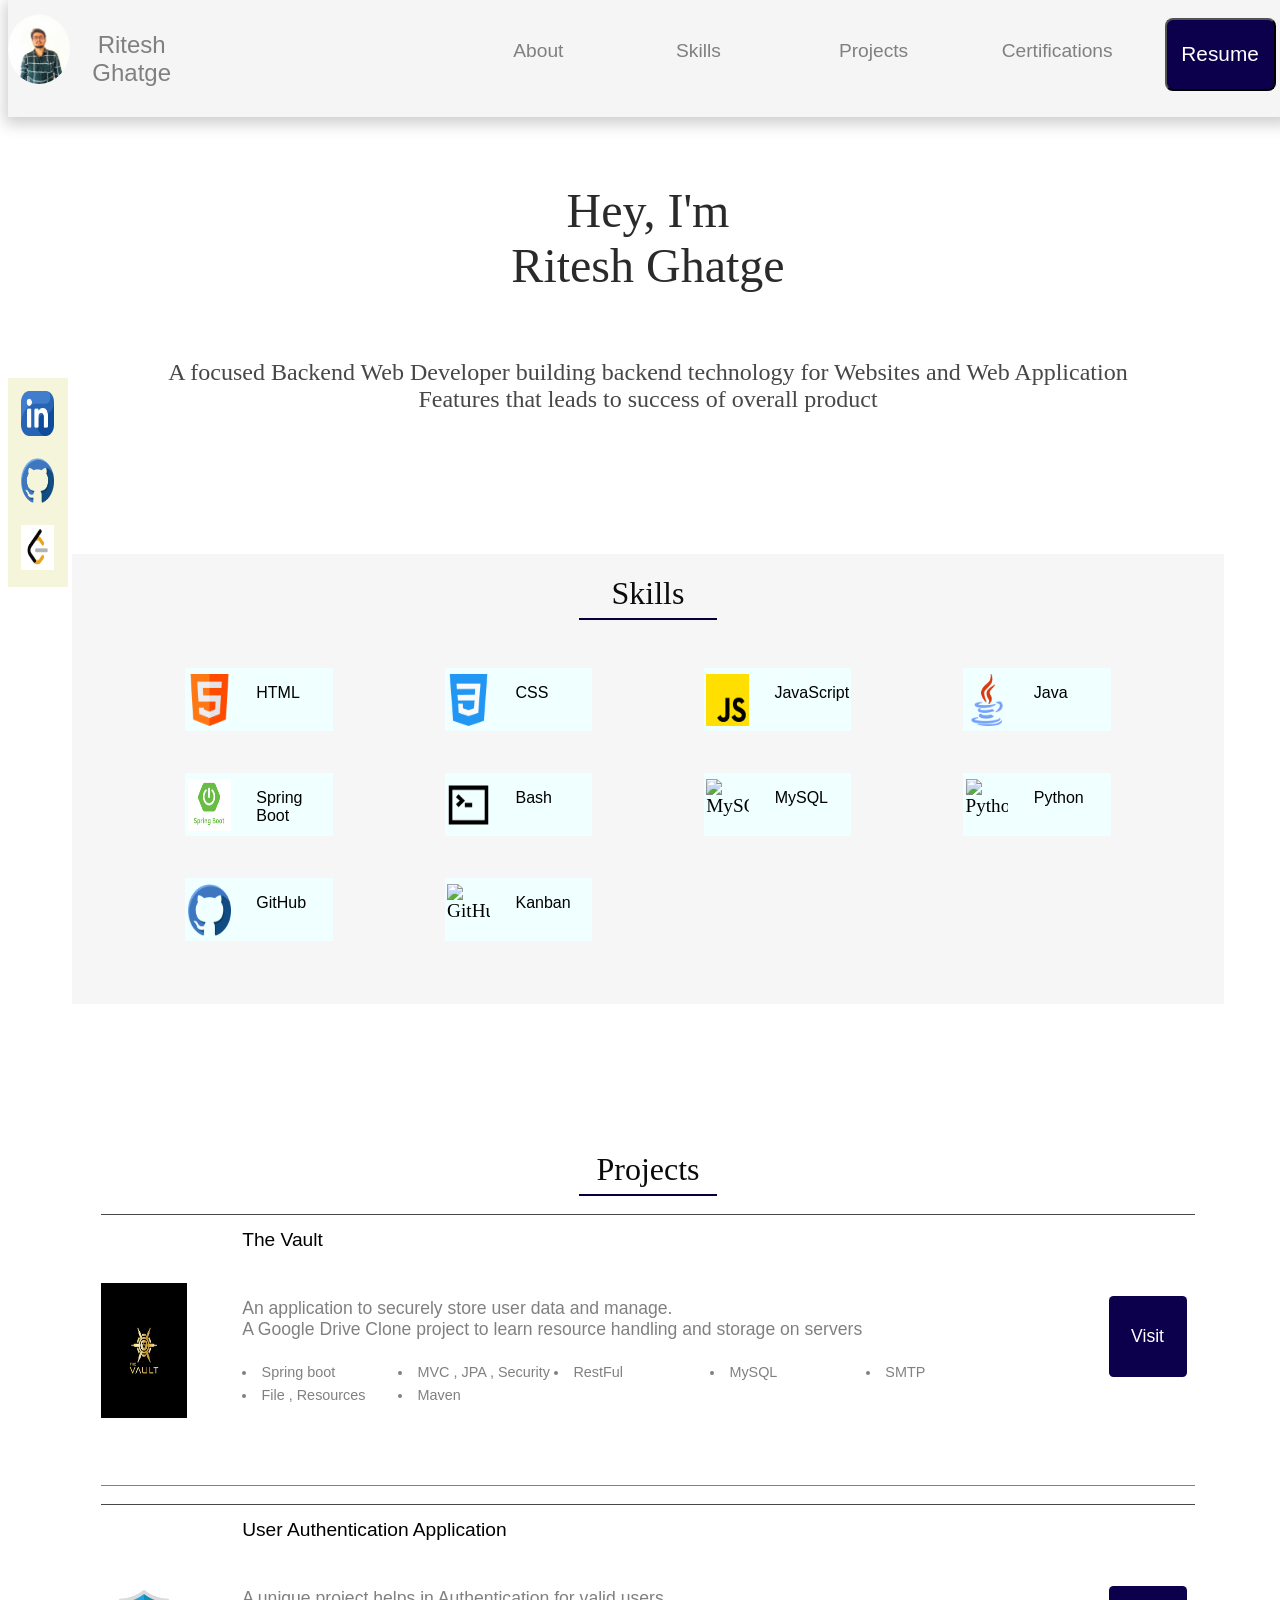
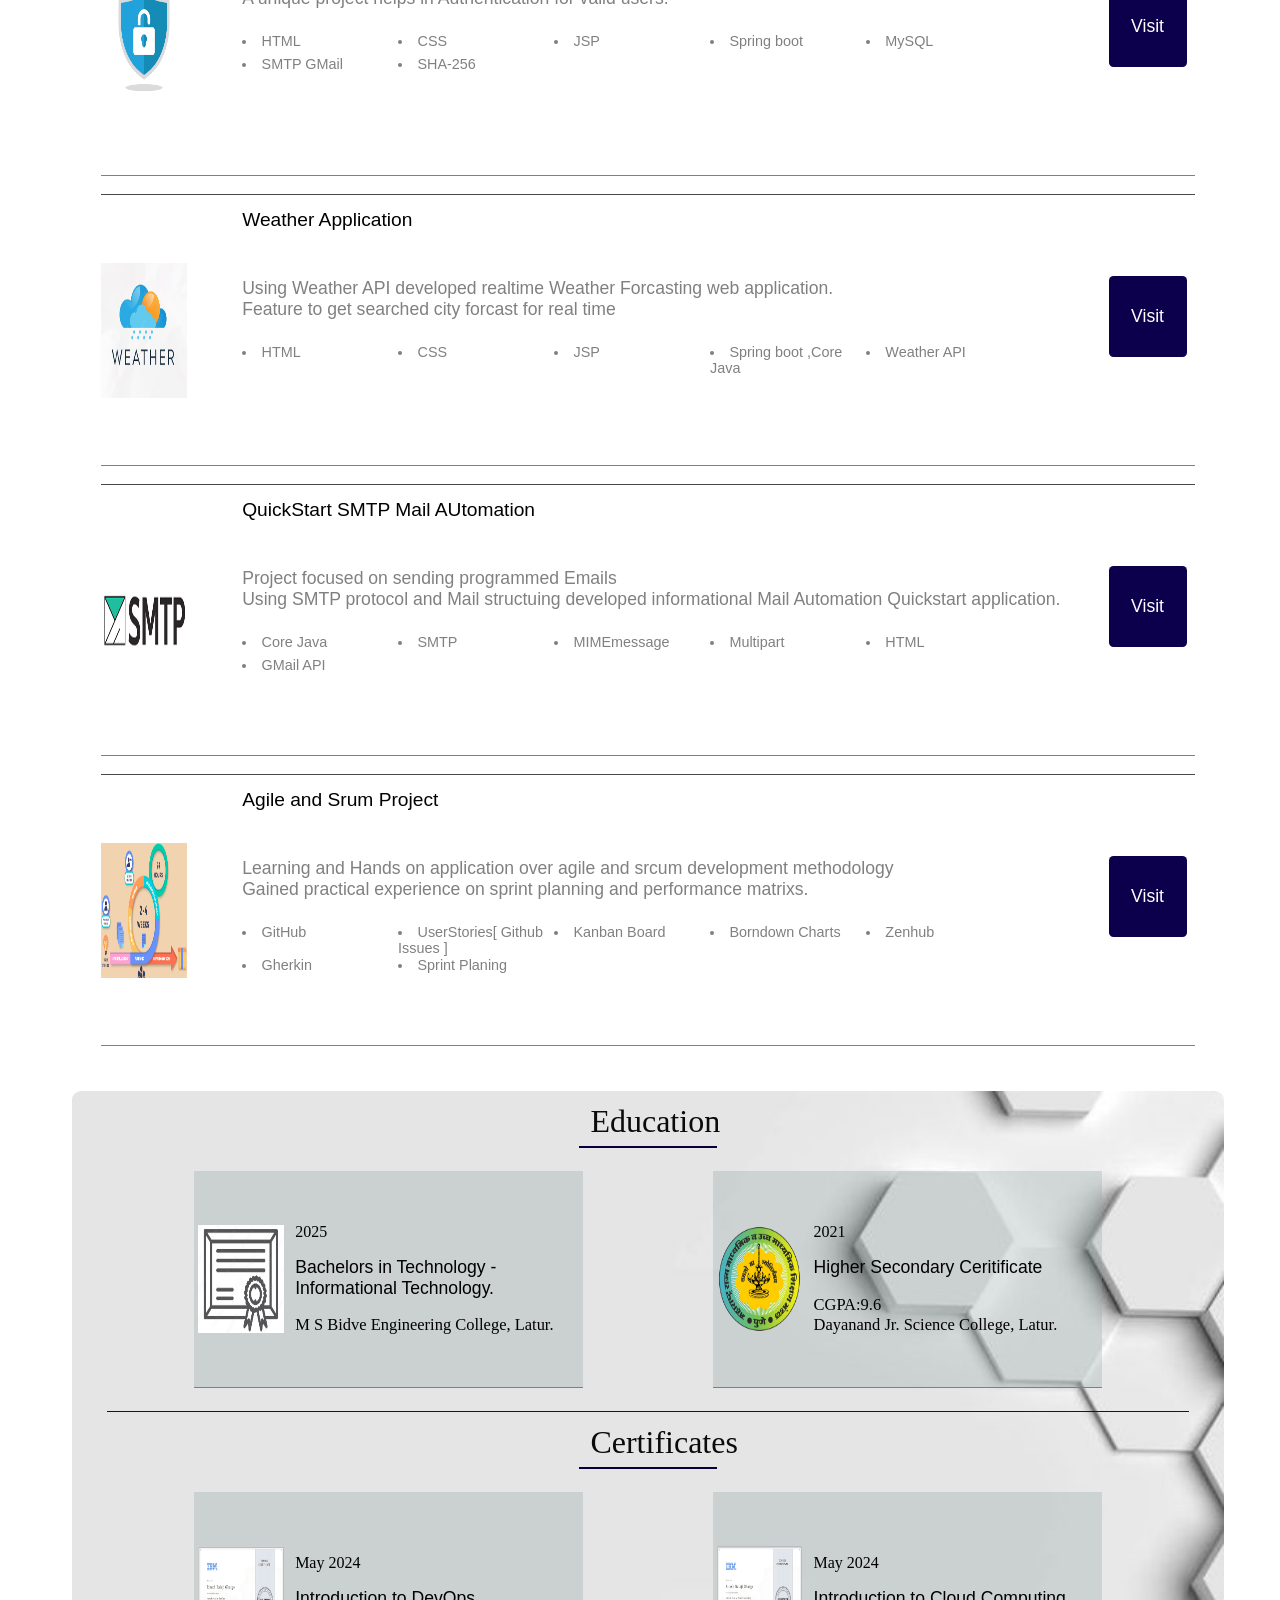
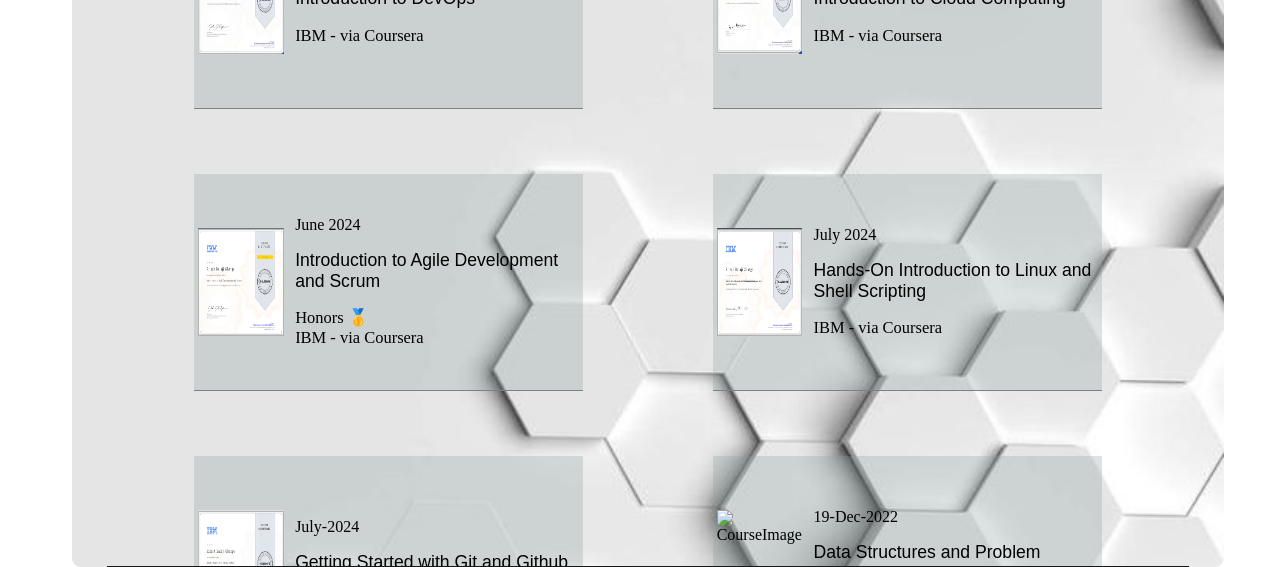
==== index.html @ 043dc27b "update 1" ====
<!DOCTYPE html>
<html lang="en">
<head>
    <meta charset="UTF-8">
    <meta name="viewport" content="width=device-width, initial-scale=1.0">
    <meta http-equiv="Cache-Control" content="no-cache, no-store, must-revalidate">
    <meta http-equiv="Pragma" content="no-cache">
    <meta http-equiv="Expires" content="0">
    <title>RiteshGhatge</title>
    <link rel="stylesheet" href="./Css/welcome.css">
    <link rel="icon" href="./Images/profile.png" type="image/png">
</head>
<body>
    <div class="head">
      <!-- -------------------------------------------------------image and logo------------------------------------------------- -->
        <div class="logo">
          <div class="image">
            <img src="./Images/profile.jpg" alt="">
          </div>
          <div class="name">
            Ritesh Ghatge
          </div>
        </div>
        <!-- -------------------------------------------------links -------------------------------------------------------------- -->
        <div class="links">
            <a href="#" id="link">About</a>
            <a href="#Skills" id="link">Skills</a>
            <a href="#projects" id="link">Projects</a>
            <a href="#Education" id="link">Certifications</a>
        </div>
        <!-- --------------------------------------resume button ------------------------------------------------------------------ -->
        <div class="resume">
            <a href="./Js/Cv_RiteshGhatge.pdf"><button id="resume">Resume</button></a>
        </div>
    </div>
    <!-- ---------------------------------------------------Side bar------------------------------------------------------------- -->
    <div class="sidebar">
       <a href="https://www.linkedin.com/in/ritesh-ghatge-04apr/"><img src="./Images/linkedin.png" alt="LinkedIn"></a>
       <a href="https://github.com/GhatgeRitesh"><img src="./Images//github.png" alt="Github"></a>
       <a href="https://leetcode.com/u/Ritesh_Ghatge/"><img src="./Images/leetcode1.png" alt="Leetcode"></a>
    </div>
    <!-- -----------------------------------------head end ------------------------------------------------------------------------------ -->
    
    <!-- --------------------------------------------- mobile view head ----------------------------------------------------------------- -->
    <div class="m-sidebar">
      <a href="https://www.linkedin.com/in/ritesh-ghatge-04apr/"><img src="./Images/linkedin.png" alt="LinkedIn"></a>
      <a href="https://github.com/GhatgeRitesh"><img src="./Images//github.png" alt="Github"></a>
      <a href="https://leetcode.com/u/Ritesh_Ghatge/"><img src="./Images/leetcode1.png" alt="Leetcode"></a>
    </div>
         <div class="link">
            <nav>
               <div class="hamburger" id="hamburger">
                   <div class="bar"></div>
                   <div class="bar"></div>
                   <div class="bar"></div>
               </div>
               <ul class="nav-links" id="nav-links">
                   <li><a href="#">About</a></li>
                   <li><a href="#m-skills">Skills</a></li>
                   <li><a href="#m-project">Projects</a></li>
                   <li><a href="#courses">Certifications</a></li>
               </ul>
           </nav>
         </div>
         <script src="./Js/script.js"></script>

         <!-- ----------------------image---------------------------------- -->
         <div class="image1">
            <img src="./Images/porfile.jpg" alt="">
          </div>
    
     <!-- ---------------------------------------mobile+ Desk view subhead ---------------------------------------------------------------------- -->
    <!-- ---------------------------------------------subhead ----------------------------------------------------------------------------------- -->
    <div class="subhead">
        <div class="heading">
            <p id="tag">Hey, I'm <br> Ritesh Ghatge</p>
            <p id="tag1">A focused Backend Web Developer  building backend technology for Websites and Web Application <br>
            Features that leads to success of overall product
            </p>
        </div>
    </div>
    <!-- ----------------------------------------------------------------------------------------------------------------------------------------- -->
    <div class="mobresume">
      <a href="./Js/Cv_RiteshGhatge.pdf"><button>Download Resume</button></a>
    </div>
    <div class="m-head">
      Skills
    </div>
    <div class="mobskills" id="m-skills">
        <div class="skillitem">
            <div class="m-skill-image">
               <img src="./Images/html.png" alt="skill image">
            </div>
            <p id="m-skill-name">HTML</p>
        </div>
        <div class="skillitem">
         <div class="m-skill-image">
            <img src="./Images/css-3.png" alt="skill image">
         </div>
         <p id="m-skill-name">CSS</p>
         </div>
         <div class="skillitem">
            <div class="m-skill-image">
               <img src="./Images/js.png" alt="skill image">
            </div>
            <p id="m-skill-name">JavaScript</p>
            </div>
            <div class="skillitem">
               <div class="m-skill-image">
                  <img src="./Images/java.png" alt="skill image">
               </div>
               <p id="m-skill-name">Java</p>
               </div>
               <div class="skillitem">
                  <div class="m-skill-image">
                     <img src="./Images/spring.png" alt="skill image">
                  </div>
                  <p id="m-skill-name">Spring Boot</p>
                  </div>
                  <div class="skillitem">
                     <div class="m-skill-image">
                        <img src="./Images/admin.png" alt="skill image">
                     </div>
                     <p id="m-skill-name">Bash</p>
                     </div>
                     <div class="skillitem">
                        <div class="m-skill-image">
                           <img src="./Images/mysql.png" alt="skill image">
                        </div>
                        <p id="m-skill-name">MySQL</p>
                        </div>
                        <div class="skillitem">
                           <div class="m-skill-image">
                              <img src="./Images/python.png" alt="skill image">
                           </div>
                           <p id="m-skill-name">Python</p>
                           </div>
                           <div class="skillitem">
                              <div class="m-skill-image">
                                 <img src="./Images/github.png" alt="skill image">
                              </div>
                              <p id="m-skill-name">GitHub</p> 
                              </div>
                              <div class="skillitem">
                                 <div class="m-skill-image">
                                    <img src="./Images/board.png" alt="skill image">
                                 </div>
                                 <p id="m-skill-name">Kanban</p>
                                 </div>                     
     </div>
     <!-- --------------------------------skills end ------------------------------------------- -->
      <!-- ---------------------------------experience -------- -->
       <div class="m-head2">
         Experience
       </div>
      <div class="m-ex">
            <div class="m-ex-image">
               <img src="./Images/bitcode-logo.png" alt="Bitcode_logo">
               BitcodeSchool
            </div>
            <div class="m-ex-des">
               <p id="p-Name">
                 Web Developer & Technical Content Writter Intern
               </p> 
               <br>
                Completed a 2 month web development internship with BitcodeSchool [Early stage Startup]. 
                Gained hands-on experience in web development worked as development support intern. 
                Contributed in development of E-learning website using HTML, CSS, JavaScript. 
                Designed and developed social media marketing strategies. 
            </div>
       </div>
    </div>
    <!-- ----------------------------------------------------------------------------------------------------------------------------------------- -->
    <!-- --------------------------------------------------projects-------------------------------------------------------------- -->
    <div class="m-head3">
      Projects
   </div>
    <div class="m-projects" id="m-project"> 
       <div class="m-project-items">
          <div id="m-p-image">
            <img src="./Images/vault.jpg" alt="pro-logo">
          </div>
          <div id="m-p-des">
            <div id="m-p-name">
             The Vault <div id="m-p-v-but"><a href="https://github.com/GhatgeRitesh/Vault"><button>Visit</button></a></div>
            </div>
            <br>  An application to securely store user data and manage. <br>
                 A Google Drive Clone project to learn resource handling and storage on servers
          </div>
       </div>
       <div class="m-project-items">
         <div id="m-p-image">
           <img src="./Images/password_logo.jpg" alt="pro-logo">
         </div>
         <div id="m-p-des">
           <div id="m-p-name">
            UserAuth <div id="m-p-v-but"><a href="https://github.com/GhatgeRitesh/User-Authentication-WebApplication"><button>Visit</button></a></div>
           </div>
           A unique project helps in Authentication for valid users.
         </div>
      </div>
      <div class="m-project-items">
         <div id="m-p-image">
           <img src="./Images/weather.png" alt="pro-logo">
         </div>
         <div id="m-p-des">
           <div id="m-p-name">
            Weather Web Application<div id="m-p-v-but"><a href="https://github.com/GhatgeRitesh/"><button>Visit</button></a></div>
           </div>
           <br>  Using Weather API developed realtime Weather Forcasting web application. <br>
                  Feature to get searched city forcast for real time
            </div>
      </div>
      <div class="m-project-items">
         <div id="m-p-image">
           <img src="./Images/smtp.png" alt="pro-logo">
         </div>
         <div id="m-p-des">
           <div id="m-p-name">
            QuickStart SMTP Mail Automation <div id="m-p-v-but"><a href="https://github.com/GhatgeRitesh/"><button>Visit</button></a></div>
           </div>
           <br> Project focused on sending programmed Emails <br>
                   Using SMTP protocol and Mail structuing developed informational Mail Automation Quickstart application.
         </div>
      </div>
      <div class="m-project-items">
         <div id="m-p-image">
           <img src="./Images/agile.png" alt="pro-logo">
         </div>
         <div id="m-p-des">
           <div id="m-p-name">
            Agile and Scrum Project <div id="m-p-v-but"><a href="https://github.com/GhatgeRitesh/"><button>Visit</button></a></div>
           </div>
           <br> Learning and Hands on application over agile and srcum development methodology <br>
                   Gained practical experience on sprint planning and performance matrixs. 
         </div>
      </div>
    </div>
    <!-- -------------------coursework ----------------------------------------------------------------------------------- -->
       <div class="m-head4">
         Course Work <br> and  <br>Certifications
       </div>
       <div class="courses" id="courses">
            <div class="m-c-item">
                <div id="m-c-image">
                  <img src="./Images/devops.png" alt="m-c-img">
                </div>
                <div id="m-c-des">
                   <div id="c-name">
                     <a href="https://www.coursera.org/account/accomplishments/verify/HX2SKLVEMV4X">Introduction to DevOps</a>
                   </div>
                   <div id="c-c-name">
                     May-2024 <br>
                     IBM - Via Coursera
                   </div>
                </div>
            </div>
            <div class="m-c-item">
               <div id="m-c-image">
                 <img src="./Images/cloud.png" alt="m-c-img">
               </div>
               <div id="m-c-des">
                  <div id="c-name">
                    <a href="https://www.coursera.org/account/accomplishments/verify/L6ZZ3USW8UNV">Introduction to Cloud Computing</a>
                  </div>
                  <div id="c-c-name">
                    May-2024 <br>
                    IBM - Via Coursera
                  </div>
               </div>
           </div>
           <div class="m-c-item">
            <div id="m-c-image">
              <img src="./Images/agile-cert.png" alt="m-c-img">
            </div>
            <div id="m-c-des">
               <div id="c-name">
                 <a href="https://www.coursera.org/account/accomplishments/verify/GTZV4HXDUHAG">Introduction to Agile Development and Scrum</a>
               </div>
               <div id="c-c-name">
                  Honors 🥇 <br> 
                 June-2024
                 IBM - Via Coursera
               </div>
            </div>
        </div>
        <div class="m-c-item">
          <div id="m-c-image">
            <img src="./Images/devops.png" alt="m-c-img">
          </div>
          <div id="m-c-des">
            <div id="c-name">
              <a href="https://coursera.org/verify/T6AN56DKNKJT">Hands-On Introduction to Linux Command and Schell Scripting</a>
            </div>
            <div id="c-c-name">
              July-2024 <br>
              IBM - Via Coursera
            </div>
          </div>
         </div>
         <div class="m-c-item">
            <div id="m-c-image">
              <img src="./Images/devops.png" alt="m-c-img">
            </div>
            <div id="m-c-des">
              <div id="c-name">
                <a href="https://www.coursera.org/account/accomplishments/verify/7KPNYV25J3SU">Getting Started with Git and Github</a>
              </div>
              <div id="c-c-name">
                July-2024 <br>
                IBM - Via Coursera
              </div>
            </div>
           </div>
           <div class="m-c-item">
            <div id="m-c-image">
              <img src="./Images/3.bmp" alt="m-c-img">
            </div>
            <div id="m-c-des">
              <div id="c-name">
                <a href="./Images/3.bmp">Data Structures and Poblem Solving Bootcamp</a>
              </div>
              <div id="c-c-name">
                Dec-2022 <br>
                Coffeee.io
              </div>
            </div>
           </div>
       </div>
    <!-- ---------------------------------------------desk view started ---------------------------------------------------------------------------- -->
    <!-- -------------------------------------------- body start -------------------------------------------------------------------------------------->
    
    <div class="body">
        <div class="skills" id="Skills">
            <p id="heading">Skills</p>
            <div class="card">
                <div id="item"><img src="./Images/html.png" alt="html">
                 <p id="name">HTML</p>
                </div>
                <div id="item"><img src="./Images/css-3.png" alt="Css"><p id="name">CSS</p></div>
                <div id="item"><img src="./Images/js.png" alt="JavaScript"><p id="name">JavaScript</p></div>
                <div id="item"><img src="./Images/java.png" alt="Java"><p id="name">Java</p></div>
                <div id="item"><img src="./Images/spring.png" alt="Spring Boot"><p id="name">Spring Boot</p></div>
                <div id="item"><img src="./Images/admin.png" alt="Bash"><p id="name">Bash</p></div>
                <div id="item"><img src="./Images/mysql.png" alt="MySQL"><p id="name">MySQL</p></div>
                <div id="item"><img src="./Images/python.png" alt="Python"><p id="name">Python</p></div>
                <div id="item"><img src="./Images/github.png" alt="GitHub"><p id="name">GitHub</p></div>
                <div id="item"><img src="./Images/board.png" alt="GitHub"><p id="name">Kanban</p></div>
            </div>
        </div>

        <!-- ----------------------------------------- -->
         <div class="projects" id="projects">
            <div class="heading">
                <p id="heading">Projects</p>
            </div>
              <div class="proitem">
                <div id="proimage">
                    <img src="./Images/vault.jpg" alt="Project logo">
                 </div>
                 <div class="description">
                   <div class="proname"> The Vault </div>
                 <br>  An application to securely store user data and manage. <br>
                 A Google Drive Clone project to learn resource handling and storage on servers
                   <div class="tech">
                    <li id="list">Spring boot</li>
                    <li id="list">MVC , JPA , Security</li>
                    <li id="list">RestFul</li>
                    <li id="list">MySQL</li>
                    <li id="list">SMTP</li>
                    <li id="list">File , Resources</li>
                    <li id="list">Maven</li>
                   </div>
                 </div>
                 <div class="link1">
                    <a href="https://github.com/GhatgeRitesh/Vault"><Button id="button">Visit</Button></a>
                 </div>
              </div>
              <div class="proitem">
                <div id="proimage">
                   <img src="./Images/password_logo.jpg" alt="Project logo">
                </div>
                <div class="description">
                  <div class="proname"> User Authentication Application </div>
                 <br>  A unique project helps in Authentication for valid users.
                  <div class="tech">
                   <li id="list">HTML</li>
                   <li id="list">CSS</li>
                   <li id="list">JSP</li>
                   <li id="list">Spring boot</li>
                   <li id="list">MySQL</li>
                   <li id="list">SMTP GMail</li>
                   <li id="list">SHA-256</li>
                  </div>
                </div>
                <div class="link1">
                   <a href="https://github.com/GhatgeRitesh/User-Authentication-WebApplication"><Button id="button">Visit</Button></a>
                </div>
             </div>
              <div class="proitem">
                <div id="proimage">
                    <img src="./Images/weather.png" alt="Project logo">
                 </div>
                 <div class="description">
                   <div class="proname"> Weather Application </div>
                  <br>  Using Weather API developed realtime Weather Forcasting web application. <br>
                  Feature to get searched city forcast for real time
                   <div class="tech">
                    <li id="list">HTML</li>
                    <li id="list">CSS</li>
                    <li id="list">JSP</li>
                    <li id="list">Spring boot ,Core Java</li>
                    <li id="list">Weather API</li>
                   </div>
                 </div>
                 <div class="link1">
                    <a href="#"><Button id="button">Visit</Button></a>
                 </div>
              </div>
              <div class="proitem">
                <div id="proimage">
                    <img src="./Images/smtp.png" alt="Project logo">
                 </div>
                 <div class="description">
                   <div class="proname"> QuickStart SMTP Mail AUtomation</div>
                   <br> Project focused on sending programmed Emails <br>
                   Using SMTP protocol and Mail structuing developed informational Mail Automation Quickstart application.
                   <div class="tech">
                    <li id="list">Core Java</li>
                    <li id="list">SMTP</li>
                    <li id="list">MIMEmessage</li>
                    <li id="list">Multipart</li>
                    <li id="list">HTML</li>
                    <li id="list">GMail API</li>
                   </div>
                 </div>
                 <div class="link1">
                    <a href="#"><Button id="button">Visit</Button></a>
                 </div>
              </div>
              <div class="proitem">
                <div id="proimage">
                    <img src="./Images/agile.png" alt="Project logo">
                 </div>
                 <div class="description">
                   <div class="proname"> Agile and Srum Project </div>
                   <br> Learning and Hands on application over agile and srcum development methodology <br>
                   Gained practical experience on sprint planning and performance matrixs. 
                   <div class="tech">
                    <li id="list">GitHub</li>
                    <li id="list">UserStories[ Github Issues ]</li>
                    <li id="list">Kanban Board</li>
                    <li id="list">Borndown Charts</li>
                    <li id="list">Zenhub</li>
                    <li id="list">Gherkin</li>
                    <li id="list">Sprint Planing</li>
                   </div>
                 </div>
                 <div class="link1">
                    <a href="https://github.com/GhatgeRitesh/agile-final-project"><Button id="button">Visit</Button></a>
                 </div>
              </div>
         </div>
         <!-- -------------------------------------- -->
          <div class="Education" id="Education">
            <div id="heading">Education</div>
             <a href="#">
              <div class="coursework">
                  <div class="courseitems">
                    <div class="courseimage">
                       <img src="./Images/Degree.png" alt="CourseImage">
                    </div>
                    <div class="courseDescription">
                      <p id="date">2025</p>
                       <p id="head">
                          Bachelors in Technology - Informational Technology.
                       </p>
                       <p id="clgName">
                          M S Bidve Engineering College, Latur.
                       </p>
                    </div>
                  </div></a>
                  <a href="#">
                  <div class="courseitems">
                    <div class="courseimage">
                       <img src="./Images/HSC.png" alt="CourseImage">
                    </div>
                    <div class="courseDescription">
                      <p id="date">2021</p>
                       <p id="head">
                        Higher Secondary Ceritificate 
                       </p>
                       <p id="clgName">
                          CGPA:9.6 <br> 
                          Dayanand Jr. Science College, Latur.
                       </p>
                    </div>
                  </div></a>
              </div>
              <div id="heading">
                Certificates
              </div>
              <div class="coursework">
                <a href="https://www.coursera.org/account/accomplishments/verify/HX2SKLVEMV4X">
                <div class="courseitems">
                  <div class="courseimage">
                     <img src="./Images/devops.png" alt="CourseImage">
                  </div>
                  <div class="courseDescription">
                    <p id="date">May 2024</p>
                     <p id="head">
                        Introduction to DevOps 
                     </p>
                     <p id="clgName">
                        IBM - via Coursera
                     </p>
                  </div>
                </div></a>
                <a href="https://www.coursera.org/account/accomplishments/verify/L6ZZ3USW8UNV">
                <div class="courseitems">
                  <div class="courseimage">
                     <img src="./Images/cloud.png" alt="CourseImage">
                  </div>
                  <div class="courseDescription">
                    <p id="date">May 2024</p>
                     <p id="head">
                        Introduction to Cloud Computing
                     </p>
                     <p id="clgName">
                        IBM - via Coursera
                     </p>
                  </div>
                </div></a>
                <a href="https://www.coursera.org/account/accomplishments/verify/GTZV4HXDUHAG">
                <div class="courseitems">
                  <div class="courseimage">
                     <img src="./Images/agile-cert.png" alt="CourseImage">
                  </div>
                  <div class="courseDescription">
                    <p id="date">June 2024</p>
                     <p id="head">
                        Introduction to Agile Development and Scrum
                     </p>
                     <p id="clgName">
                        Honors 🥇 <br>
                        IBM - via Coursera
                     </p>
                  </div>
                </div></a>
                <a href="https://coursera.org/verify/T6AN56DKNKJT">
                <div class="courseitems">
                  <div class="courseimage">
                     <img src="./Images/linux-cert.png" alt="CourseImage">
                  </div>
                  <div class="courseDescription">
                    <p id="date">July 2024</p>
                     <p id="head">
                        Hands-On Introduction to Linux and Shell Scripting
                     </p>
                     <p id="clgName">
                        IBM - via Coursera
                     </p>
                  </div>
                </div></a>
                <a href="https://www.coursera.org/account/accomplishments/verify/7KPNYV25J3SU">
                <div class="courseitems">
                  <div class="courseimage">
                     <img src="./Images/git.png" alt="CourseImage">
                  </div>
                  <div class="courseDescription">
                    <p id="date">July-2024</p>
                     <p id="head">
                      Getting Started with Git and Github
                     </p>
                     <p id="clgName">
                      IBM - via Coursera
                     </p>
                  </div>
                </div></a>
                <a href="./Images/3.bmp">
                  <div class="courseitems">
                    <div class="courseimage">
                       <img src="./Images/3.bmp" alt="CourseImage">
                    </div>
                    <div class="courseDescription">
                      <p id="date">19-Dec-2022 </p>
                       <p id="head">
                        Data Structures and Problem Solving Bootcamp
                       </p>
                       <p id="clgName">
                        Coffeee.io
                       </p>
                    </div>
                  </div></a>
            </div>
          </div>
    </div>
</body>
</html>
---- Css/welcome.css ----
*{
    height: 100%;
    width: 100%;
}
/* Custom scrollbar styles for the body */
body::-webkit-scrollbar {
    width: 0px; /* Width of the scrollbar */
}
.head{
    position:fixed;
    top: 0%;
    height: 13vh;
    width: 100%;
    z-index: 1;
    /* border: 1px solid red; */
    background-color:rgba(245, 245, 245, 0.92) ;
    display: flex;
    justify-content: space-between;
    box-shadow: 0px 4px 14px 3px rgb(12,12,12,0.2);
}
.logo{
    position: relative;
    margin:auto;
    /* border: 1px solid greenyellow; */
    width: 15vw;
    height: 10vh;
    display:flex ;
}
.image{
    position: relative;
    /* border: 1px solid red; */
    height:70px;
    width: 70px;
    border-radius: 50%;
    justify-content: center;
    align-items: center;
    overflow: hidden;

}
.image img{
    height: 100%;
    width: 100%;
    object-fit: cover;
}  
.name{
    display: flex;
    position: relative;
    width: 75%;
    margin: auto;
    /* border: 1px solid red; */
    text-align: center;
    font-size:1.5rem ;
    justify-content: center;
    align-items: center;
    font-family: 'Franklin Gothic Medium', 'Arial Narrow', Arial, sans-serif;
    color: grey;
}
.links{
    position: relative;
    margin: auto;
    margin-left: 20%;
    padding-inline-start: 5%;
    /* border: 1px solid blue; */
    height: 9vh;
    width: 75vh;
    display:flex;
    justify-content: space-around;
    align-items: center;
}
#link{
    position: relative;
    top: 27%;
    margin: auto;
    font-size: 1.2rem;
    font-family: 'Franklin Gothic Medium', 'Arial Narrow', Arial, sans-serif;
    color: grey;
    text-decoration: none;
}
.resume{
    position: relative;
    margin: auto;
    /* border: 1px solid black; */
    width: 10vw;
    height: 9vh;
    display: flex;
}
#resume{
    position: relative;
    margin: auto;
    width: 90%;
    height: 90%;
    color: White;
    font-size: 1.3rem;
    background-color: rgb(12, 0, 77);
    border-radius: 0.5rem;
}
#resume:hover{
    box-shadow: 0px 0px 14px 5px rgb(12,12,12,0.2);
    border: none;
    background-color: rgb(0, 186, 65);

}
.sidebar{
    position: fixed;
    top: 42vh;
    width:2.7vw;
    height: auto;
    padding: 1%;
    display: flex;
    flex-direction: column;
    gap: 2vh;
    background-color: beige;
}
.sidebar img{
    position: relative;
    margin:auto;
    width: 95%;
    height: 5vh;
}
.subhead{
   /* border: 1px solid red; */
   position: relative;
   top: 15vh;
   width: 90%;
   height :auto;
   margin: auto;
   display: block;
   justify-content: center;
   align-items: center;
}
#tag{
    color: rgb(42, 42, 42);
    font-size: 3rem;
    text-align: center;
}
#tag1{
    position: relative;
    top: 2vh;
    color: rgb(71, 71, 71);
    font-size: 1.5rem;
    text-align: center;
}
.skills{
    position: relative;
    top: 30vh;
    width: 90%;
    height: 50vh;
    margin: auto;
    /* border: 1px solid red; */
    display: block;
    justify-content: center;
    align-items: center;
    background-color: rgba(168, 168, 168, 0.1);

}
#heading{
    position: relative;
    /* border: 1px solid red; */
    top: 2%;
    margin: auto;
    width: 10%;
    height: 2rem;
    padding: 1%;
    font-size:2rem ;
    text-align: center;
    /* font-family:Arial, Helvetica, sans-serif ; */
    color: rgb(11, 11, 11);
    /* background-color: rgba(107, 107, 107, 0.8); */
    border-bottom: 2px solid rgb(6, 0, 58);
    /* text-decoration: underline; */
}
.card{
    position: relative;
    top: 3vh;
    width: 90%;
    height: 70%;
    /* border: 1px solid red; */
    margin: auto;
    display: grid;
    justify-content: space-around;
    align-items: center;
    grid-template-columns: repeat(4, 1fr); /* 3 columns */ 
}
#item{
    position: relative;
    top: 1vh;
    /* border: 1px solid red; */
    margin: auto;
    width: 55%;
    height: 55%;
    display:flex;
    flex-direction: row;
    justify-content:center ;
    align-items:center ;
    gap: 2vw;
    background-color:azure;
    padding: 1%;
}
#item img{
    /* border: 1px solid red; */
    margin-left: 0%;
    width: 30%;
    height: 90%;
    font-size: 1.2rem;
}
#item:hover{
    box-shadow: 0px 0px 14px 4px rgb(10,10,10,0.2);
}
#name{
    position: relative;
    margin: auto;
    top: 1.5vh;
    justify-content: center;
    justify-items: center;
    font-family:Arial, Helvetica, sans-serif;
}
.projects{
    position: relative;
    width: 90%;
    height: auto;
    margin: auto;
    top: 45vh;
    /* border: 1px solid red; */
    display: flex;
    flex-direction: column;
    justify-content: center;
    justify-items: center;
    gap: 2vh;
}
.proitem{
    position: relative;
    width: 95%;
    height: 30vh;
    margin: auto;
    /* border: 1px solid red; */
    border-bottom: 1px solid grey;
    border-top: 1px solid rgb(72, 72, 72);
    display: flex;
    flex-direction: row;
    justify-content: space-evenly;
    justify-items: center;
    row-gap:15%;
    overflow: hidden;
}
.proitem:hover{
    box-shadow: 0px 14px 14px 0px rgba(62, 62, 62, 0.2);
    width: 100%;
}
#proimage{
    position: relative;
    margin: auto;
    margin-right: 5%;
    width: 10%;
    height: 50%;
    /* border: 1px solid blue; */
}
.description{
    position: relative;
    width: 100%;
    height: 90%;
    margin: auto;
    /* border: 1px solid yellow; */
    display: block;
    justify-content: center;
    justify-items: center;
    font-size: 1.1rem;
    font-family: Arial, Helvetica, sans-serif;
    color: grey;

}
.proname{
    position: relative;
    margin: auto;
    /* border: 1px solid red; */
    height: 20%;
    font-size: 1.2rem;
    color: black;
    font-family: 'Lucida Sans', 'Lucida Sans Regular', 'Lucida Grande', 'Lucida Sans Unicode', Geneva, Verdana, sans-serif ;
}
.tech{
 position: relative;
 top:10%;
 width: 90%;
 height: 5vh;
 list-style: disc;
 /* border: 1px solid red; */
 font-size: 0.9rem;
 display: grid;
 grid-template-columns: repeat(5,1fr);
 row-gap: 2%;
 column-gap: 0vh;
}
.link1{
    position: relative;
    margin: auto;
    display: flex;
    justify-content: center;
    justify-items: center;
    width: 10%;
}
#button{
    position: relative;
    top: 30%;
    margin: auto;
    margin-right: 2vw;
    width: 90%;
    height: 30%;
    border: none;
    border-radius:0.5vh ;
    color: white;
    font-size: 1.1rem;
    font-family: 'Franklin Gothic Medium', 'Arial Narrow', Arial, sans-serif;
    background-color:rgb(12, 0, 77) ;
}
#button:hover{
    box-shadow: 0px 15px 14px 0px rgba(141, 141, 141, 0.4);
}
embed {
    position:relative;
    width: 25%;
    height: 100px;
    border: none;
}
iframe {
    width: 25%;
    height: 20%;
    border: 1px solid #ccc;
}
.Education{
    position:relative;
    top: 50vh;
    background-image:url("../Images/ed-back.jpeg");
    background-repeat: no-repeat;
    background-size:cover;
    /* border: 1px solid red; */
    border-radius: 1vh;
    width: 90%;
    /* overflow-x: hidden; */
    height: auto;
    margin: auto;
    display: flex;
    flex-direction: column;
    justify-content: center;
    justify-items: center;
}
.coursework{
    position:relative;
    /* border-top: 1px solid rgb(23, 23, 23); */
    border-bottom: 1px solid rgb(23, 23, 23);
    width: 90%;
    height: 100%;
    overflow: scroll;
    margin:auto;
    padding: 2%;
    display: grid;
    grid-template-columns: repeat(2,3fr);
    row-gap: 10%;
    justify-content: space-evenly;
    justify-items: center;
}
.coursework::-webkit-scrollbar {
    width: 0px; /* Width of the scrollbar */
}
.coursework a{
    position: relative;
    margin: auto;
    width: 75%;
    color: black;
    text-decoration: none;
}
.coursework a:hover{
    box-shadow: 0px 0px 12px 12px rgba(77, 241, 1, 0.2);
    width: 80%;
}
.courseitems{
    position: relative;
    /* border: 1px solid green; */
    background-color: rgba(140, 164, 158, 0.3);
    border-bottom: 1px solid grey;
    height: 24vh;
    display: flex;
    flex-direction: row;
    justify-content: flex-start;
    justify-items: flex-start;
    column-gap: 2%;
}
.courseimage{
    position: relative;
    margin: auto;
    margin-left: 1%;
    /* border: 1px solid yellow; */
    width: 30%;
    height: 50%;
}
.courseDescription{
    /* border: 1px solid violet; */
    position: relative;
    padding: 1%;
    margin: auto;
    height: auto;
    display:flex;
    flex-direction: column;
}
#clgName{
    font-family:Cambria, Cochin, Georgia, Times, 'Times New Roman', serif;
    font-size: 1.03rem;
}
#date{
    font-size: 1rem;
    position: relative;
    margin-left:0%;
    /* border: 1px solid orange; */
    width: 40%;
    font: bolder;
}
#head{
    position: relative;
    margin: auto;
    width: 100%;
    height: fit-content;
    overflow: hidden;
    font-size:1.1rem ;
    font-family:Verdana, Geneva, Tahoma, sans-serif;
}
.link{
    display:none;
}
.image1{
    display:none;
}
.mobresume{
    display: none ;
}
.mobskills{
    display: none;
}
.m-head{
    display: none;
}
.m-head2{
    display: none;
}
.m-ex{
    display: none;
}
.m-head3{
    display: none;
}
.m-head4{
    display: none;
}
.m-projects{
    display: none;
}
.courses{
    display:none;
}
.m-sidebar{
    display: none;
}
@media (max-width:398px) {
    *{
         width: 100%;
         height: 100%;
         overflow-x:hidden ;
         margin: auto;
    }
    .head{
        display:none;
    }
    .sidebar{
        display:none ;
    }
    .link{
        position: relative;
        top: -5.8%;
        z-index: -1;
        width: 40%;
        margin-left:57%;
        height: 30%;
        display: block;
        /* border: 1px solid red; */
        overflow: visible;
        z-index: 1;
        /* background-color:bisque; */
    }
    .nav-links {
        position: relative;
        margin-left: 0%;
        list-style: none;
        display: none;
        flex-direction: column;
        justify-content: center;
        align-items: right;
        width: 80%;
        height: auto;
    }
    
    .nav-links li {
        position: relative;
        margin: auto;
        padding: 2%;
        text-align: center;
        margin-bottom: 10%;
        margin-top: 5%;
        margin-right:-2% ;
        /* border-bottom: 1px solid #444; */
    }
    
    .nav-links li a {
        text-decoration: none;
        color: #3a3a3a;
        font-size:1rem ;
        font-family: 'Gill Sans', 'Gill Sans MT', Calibri, 'Trebuchet MS', sans-serif
    }
    
    .hamburger {
        position: relative;
        margin: auto;
        margin-right: 0%;
        top: 4%;
        cursor: pointer;
        display: flex;
        flex-direction: column;
        justify-content: space-between;
        padding: 5%;
        height: 20px;
        width: 40px;
        border: 1px solid rgb(0, 0, 0);
    }
    
    .bar {
        height: 3px;
        width: 100%;
        background: #050505;
        border-radius: 10px;
    }
    .nav-active {
        display: flex !important;
        position: relative;
        padding: 0%;
        margin: auto;
        color: #050505;
        /* border: 1px solid green; */
        background-color: rgb(226, 226, 226);
    }



    .subhead{
      position: relative;
      top: -15vh;
    }

    .image1{
        display: flex;
        position: relative;
        top: -22.5%;
        margin: auto;
        /* border: 1px solid red; */
        z-index: -1;
        width: 150px;
        height: 150px;
        border-radius: 50% ;
        width: 70vw;
        height: 34vh;
    }
    .image1 img{
        object-fit:cover;
    }
    #tag{
        font-size: 3rem;
    }
    #tag1{
        position: relative;
        /* border: 1px solid red; */
        top: 0vh;
        padding: 2%;
        height: auto;
        font-size: 1rem;
        font-family:'Franklin Gothic Medium', 'Arial Narrow', Arial, sans-serif;
        font: bold;
    }
    .body{
        display: none;
    }
    .mobresume{
        display: flex;
        position: relative;
        top: -13vh;
        margin: auto;
        /* border: 1px solid red; */
        border-radius: 0.2vh;
        height: 8vh;
        width: 70%;  
    }
    .mobresume button{
        background-color: #fb592ccd;
        border: none;
        padding: -10%;
        font-size: 1.3rem;
        font-family:'Times New Roman', Times, serif;
        color: white;  
    }
    .m-head{
        position: relative;
        top: -2vh;
        margin: auto;
        display: flex;
        justify-content: center;
        align-items: center;
        width: 50%;
        height: auto;
        border-bottom: 2px solid rgb(255, 89, 0);
        font-size: 2rem;
    }
    .m-sidebar{
        display: flex;
        position: relative;
        top: 1vh;
        margin-left: 4%;
        /* border: 1px solid red; */
        width: 45%;
        height: auto;
    }
    .m-sidebar img{
        width: auto;
        height: 5vh;
    }
    .mobskills{
        position: relative;
        margin: auto;
        /* border: 1px solid red; */
        width: 98%;
        height:100vh;
        display: grid;
        grid-template-columns: repeat(3,5fr);
        row-gap:2%;
        column-gap: 2%;
        justify-content: space-around;
        align-items: center;
        overflow: hidden;
    }
    .mobskills::-webkit-scrollbar {
        width: 0px; /* Width of the scrollbar */
    }
    .skillitem{
        position: relative;
        margin: auto;
        width: 90%;
        /* border: 1px solid rgb(9, 73, 0); */
        border-bottom:1px solid #3a3a3a;
        border-radius: 1vh ;
        height: 18vh;
        display: flex;
        flex-direction: column;
        justify-content: center;
        align-items: center;
        color: #050505;
         box-shadow: 0px 0px 4px 2px rgba(68, 68, 68, 0.7);
    }
    .skillitem:hover{
        width: 92% ;
        box-shadow: 0px 0px 4px 2px rgba(117, 254, 48, 0.929);
    }

    .m-skill-image{
        position: relative;
         width: 100%;
         height: 50%;
         /* border: 1px solid green; */
    } 
    .m-skill-image::-webkit-scrollbar {
        width: 0px; /* Width of the scrollbar */
    }
    .m-skill-image img{
        width: 100%;
        height: 100%;
        object-fit: contain;
        object-fit: scale-down;
    }
    #m-skill-name{
        position: relative;
        /* border: 1px solid red; */
        margin: auto;
        width: 100%;
        height: 30%;
        text-align: center;
        font-size: 1.2rem;
    }
   .m-head2{
    position: relative;
    top: 2vh;
    margin: auto;
    display: flex;
    justify-content: center;
    align-items: center;
    width: 50%;
    height: auto;
    border-bottom: 2px solid rgb(255, 89, 0);
    font-size: 2rem;
   }
   .m-ex{
    position: relative;
    /* border: 1px solid red; */
    top:4vh;
    width: 98%;
    height: 60vh;
    margin: auto;
    display: flex;
    justify-content: center;
    align-items: center;
    gap: -10%;
    flex-direction: column;
    box-shadow: 0px 0px 0px 4px rgb(71, 71, 71,0.5);
   }
   .m-ex-image{
    position: relative;
    /* border: 1px solid red; */
    width: 80%;
    height: 50%;
    margin: auto;
    text-align: center;
    font-size: 1.5rem;
   }
   .m-ex-image img{
    width: 100%;
    height: 80%;
    object-fit: contain;
   }
   .m-ex-des{
    position: relative;
    top: 1%;
    /* border: 1px solid green; */
    width: 90%;
    height: 45%;
    text-align:justify;
    color: black;
   }
   #p-Name{
    font-size: 1.2rem;
    color: black;
    height: auto;
    text-align: center;
   }
   .m-head3{
    position: relative;
    top: 10vh;
    margin: auto;
    display: flex;
    justify-content: center;
    align-items: center;
    width: 50%;
    height: auto;
    border-bottom: 2px solid rgb(255, 89, 0);
    font-size: 2rem;
   }
   .m-projects{
      position:relative;
      top: 12vh;
      /* border: 1px solid red; */
      border-bottom: 1px solid orange;
      width: 98%;
      height: auto;
      margin: auto;
      display: flex;
      flex-direction: column;
      gap: 2vh;
      justify-content: center;
      align-items:center;
   }
   .m-project-items{
      position: relative;
      /* border: 1px solid green; */
      width: 90%;
      height: 22%;
      margin: auto;
      display: flex;
      flex-direction: column;
      row-gap: 5%;
      border-radius: 0.8vh;
      box-shadow: 0px 0px 5px 4px rgb(72, 72, 72,0.3);
   }
   #m-p-image{
      position: relative;
      width: 100%;
      height:30vh;
      /* border: 1px solid orange; */
      margin: auto;
   }
   /* #m-p-image img{
    object-fit:fill;
   } */
   #m-p-des{
    position: relative;
    /* border: 1px solid red; */
    width: 90%;
    height:40%;
    text-align: justify;
    display: flex;
    flex-direction: column;
    gap: 5%;
    padding: 5%;
   } 
   #m-p-name{
    padding-top: 2%;
    padding-bottom: 2%;
    font-size: 1.2rem;
    width: 100%;
    text-align: left;
    text-decoration: underline;
    height: auto;
    display: flex;
    flex-direction: row;
    /* border: 1px solid red; */
    justify-content: space-around;
   }

   #m-p-v-but{
    position: relative;
    /* background-color: rgba(252, 174, 7, 0.849); */
    font-size: 1.1rem;
    width: 25%;
    margin-right:1% ;
    border-radius: 0.3vh;
   }
   #m-p-v-but button{
    background-color: rgba(255, 122, 40, 0.803);
    border: none;
    font-size: 1rem;
    color: white;
   } 
   .m-head4{
    position: relative;
    top: 15vh;
    margin: auto;
    display: flex;
    justify-content: center;
    align-items: center;
    width: 90%;
    height: auto;
    border-bottom: 2px solid rgb(255, 89, 0);
    font-size: 2rem;
    text-align: center;
   }
   .courses{
    display: flex;
    flex-direction: column;
    position: relative;
    top: 17vh;
    width: 90%;
    height: 150vh;
    /* border: 1px solid red; */
    border-bottom: 1px solid orange;
    margin-bottom: 5%;
   }
   .m-c-item{
    position: relative;
    top: 0vh;
    display: flex;
    flex-direction: row;
    column-gap: 2%;
    padding-block:2% ;
    width: 98%;
    height: 17vh;
    border: 1px solid rgb(255, 173, 31);
    border-radius: 1vh;
   }
   #m-c-image{
    position: relative;
    width: 50%;
    height: auto;
    margin: auto;
    /* border: 0px solid red; */
   }
   #m-c-img image{
    width: 90%;
    object-fit: scale-down;
   }
   .m-c-des{
    position: relative;
    justify-content: center;
    align-items: center ;
    display: flex;
    flex-direction: column;
    gap: 5%;
   }
   #c-name{
    position: relative;
    height: auto;
    /* border: 1px solid pink; */
    font-size: 1.2rem;
    text-align: left;
    padding-top: 5%;
    padding-bottom: 5%;
   }
   #c-name a{
    color: rgb(0, 0, 0);
    /* text-decoration: none; */
   }
   #c-c-name{
    position: relative;
    height: auto;
   }
}
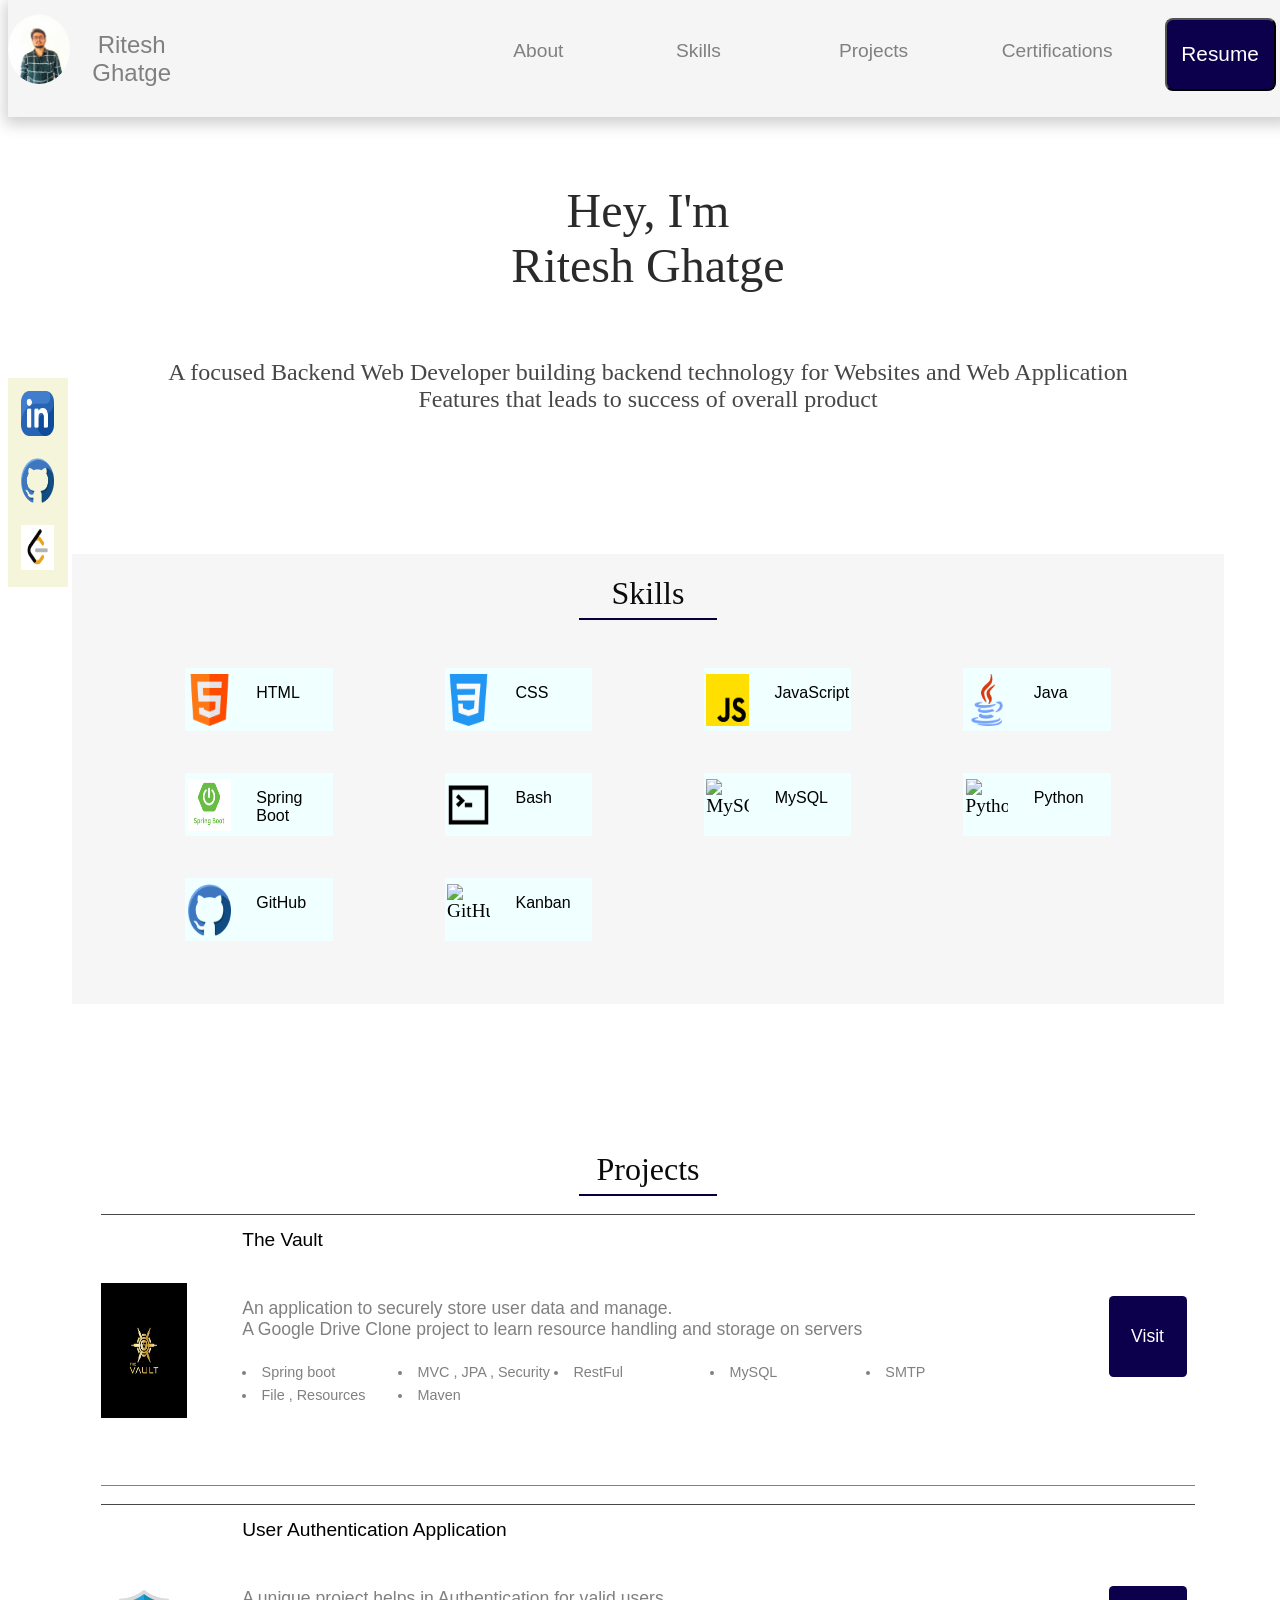
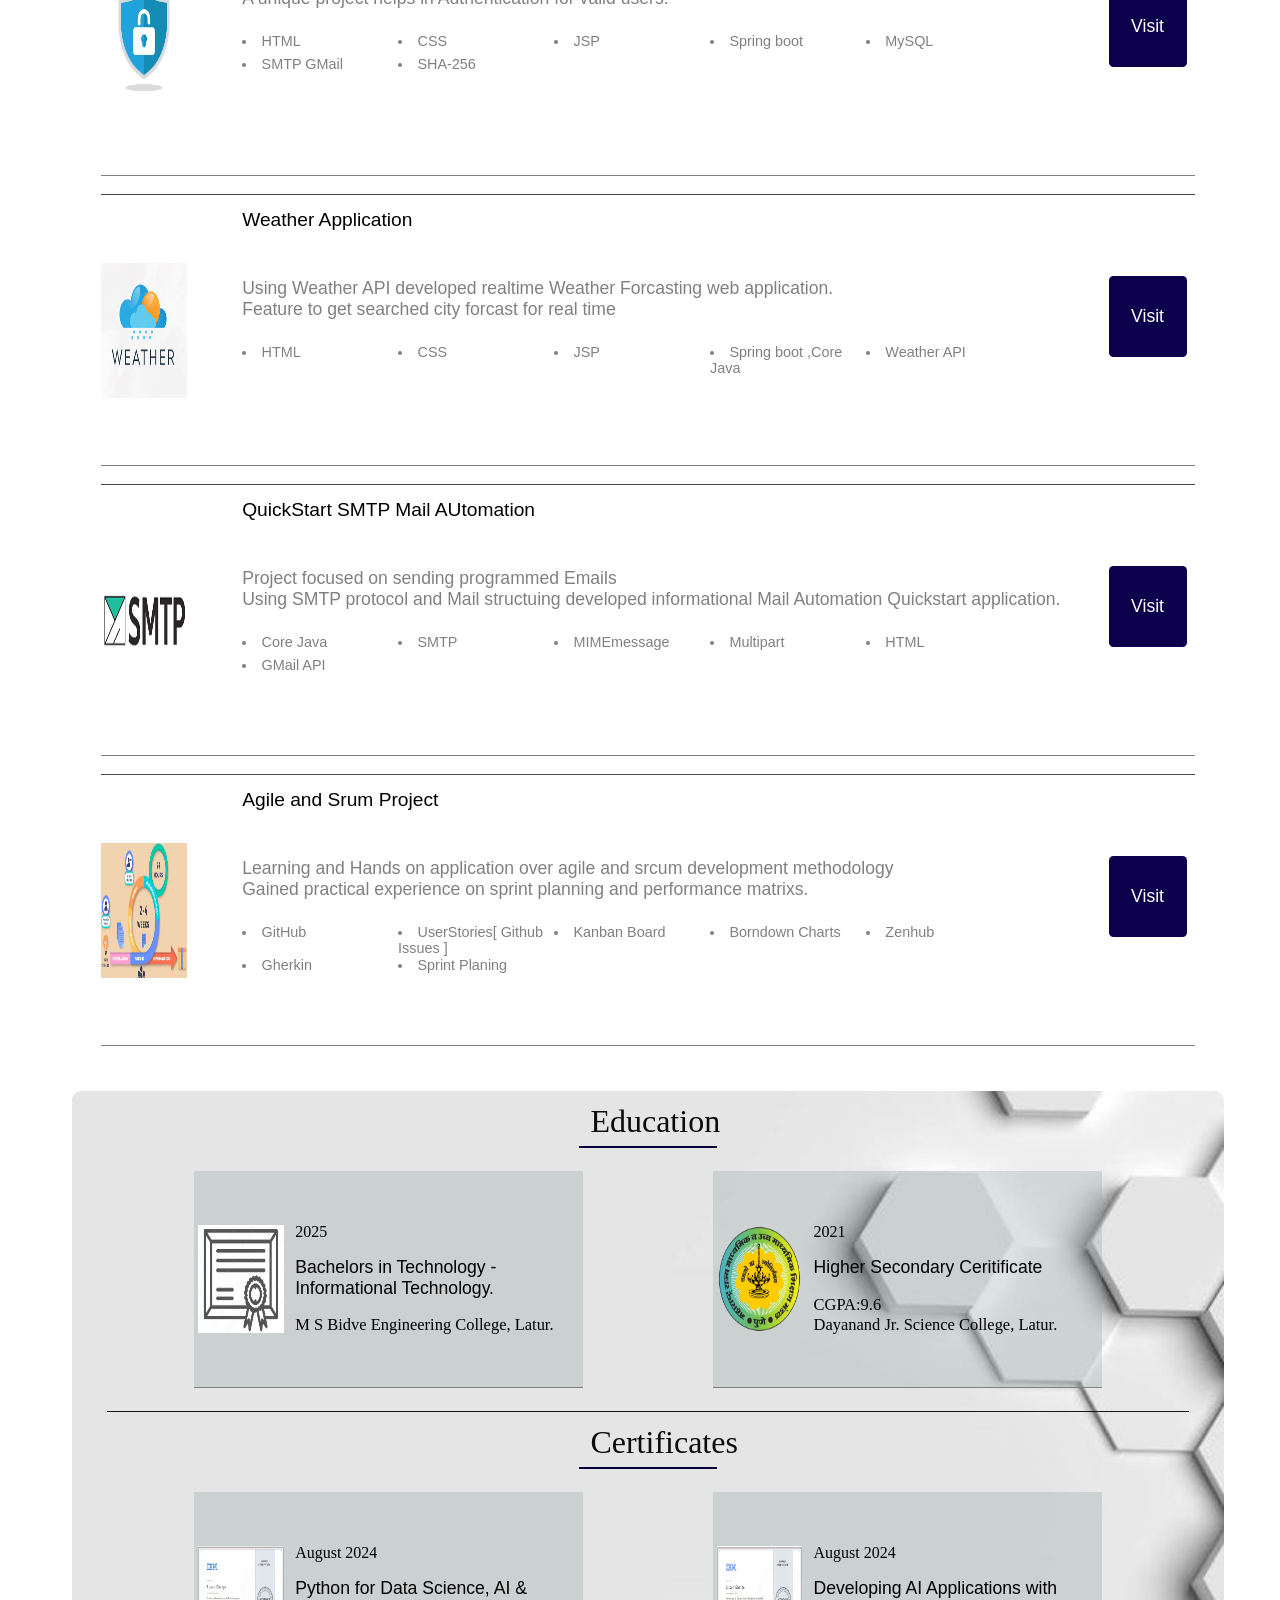
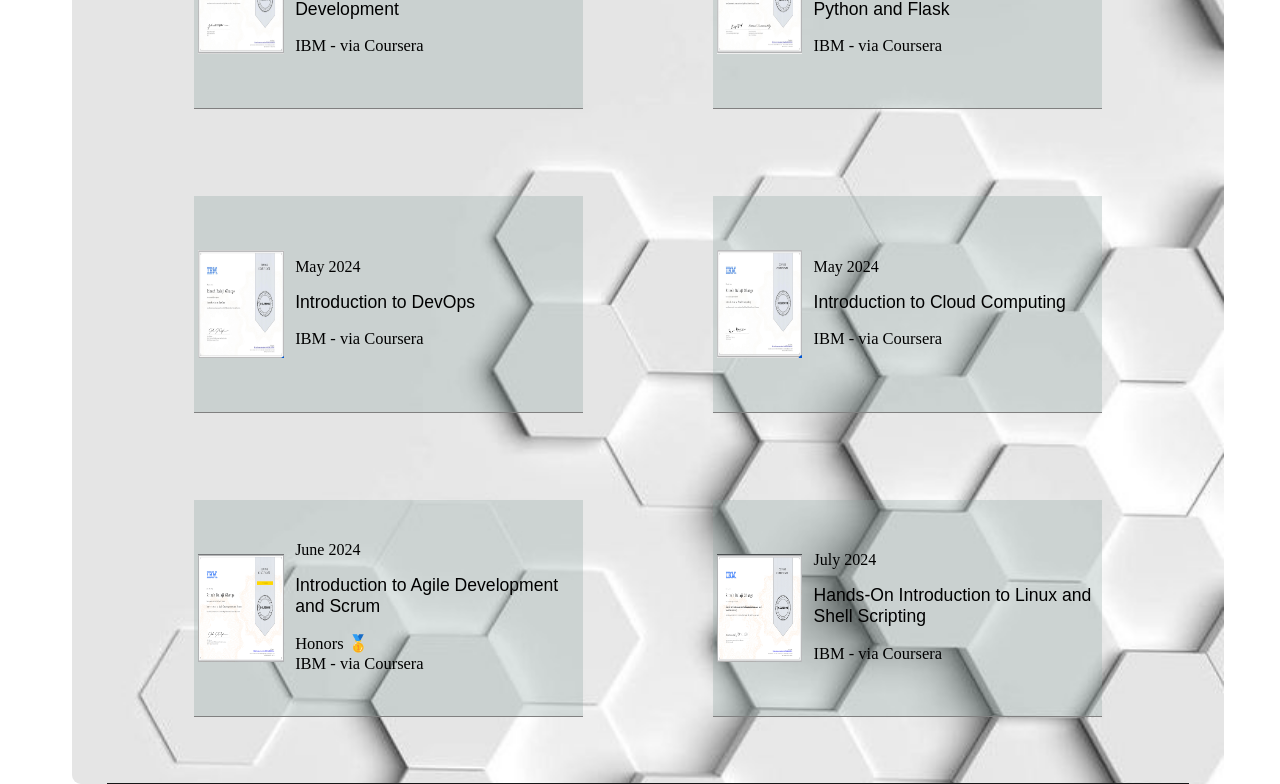
==== commit 4b966e51: "certificate adds" ====
--- a/index.html
+++ b/index.html
@@ -241,6 +241,34 @@
          Course Work <br> and  <br>Certifications
        </div>
        <div class="courses" id="courses">
+        <div class="m-c-item">
+          <div id="m-c-image">
+            <img src="./Images/python1.png" alt="m-c-img">
+          </div>
+          <div id="m-c-des">
+            <div id="c-name">
+              <a href="https://coursera.org/verify/ZV32Z9CMFCF0">Python for Data Science, AI & Development</a>
+            </div>
+            <div id="c-c-name">
+              August-2024 <br>
+              IBM - Via Coursera
+            </div>
+          </div>
+         </div>
+          <div class="m-c-item">
+            <div id="m-c-image">
+              <img src="./Images/python2.png" alt="m-c-img">
+            </div>
+            <div id="m-c-des">
+              <div id="c-name">
+                <a href="https://coursera.org/verify/DGGR03IH3FDU">Developing AI Applications with Python and Flask</a>
+              </div>
+              <div id="c-c-name">
+                August-2024 <br>
+                IBM - Via Coursera
+              </div>
+            </div>
+           </div>
             <div class="m-c-item">
                 <div id="m-c-image">
                   <img src="./Images/devops.png" alt="m-c-img">
@@ -501,6 +529,36 @@
                 Certificates
               </div>
               <div class="coursework">
+                <a href="https://coursera.org/verify/ZV32Z9CMFCF0">
+                  <div class="courseitems">
+                    <div class="courseimage">
+                       <img src="./Images/python1.png" alt="CourseImage">
+                    </div>
+                    <div class="courseDescription">
+                      <p id="date">August 2024</p>
+                       <p id="head">
+                        Python for Data Science, AI & Development
+                       </p>
+                       <p id="clgName">
+                          IBM - via Coursera
+                       </p>
+                    </div>
+                  </div></a>
+                <a href="https://coursera.org/verify/DGGR03IH3FDU">
+                  <div class="courseitems">
+                    <div class="courseimage">
+                       <img src="./Images/python2.png" alt="CourseImage">
+                    </div>
+                    <div class="courseDescription">
+                      <p id="date">August 2024</p>
+                       <p id="head">
+                        Developing AI Applications with Python and Flask
+                       </p>
+                       <p id="clgName">
+                          IBM - via Coursera
+                       </p>
+                    </div>
+                  </div></a>
                 <a href="https://www.coursera.org/account/accomplishments/verify/HX2SKLVEMV4X">
                 <div class="courseitems">
                   <div class="courseimage">
--- a/Css/welcome.css
+++ b/Css/welcome.css
@@ -849,7 +849,7 @@
     position: relative;
     top: 17vh;
     width: 90%;
-    height: 150vh;
+    height: 170vh;
     /* border: 1px solid red; */
     border-bottom: 1px solid orange;
     margin-bottom: 5%;
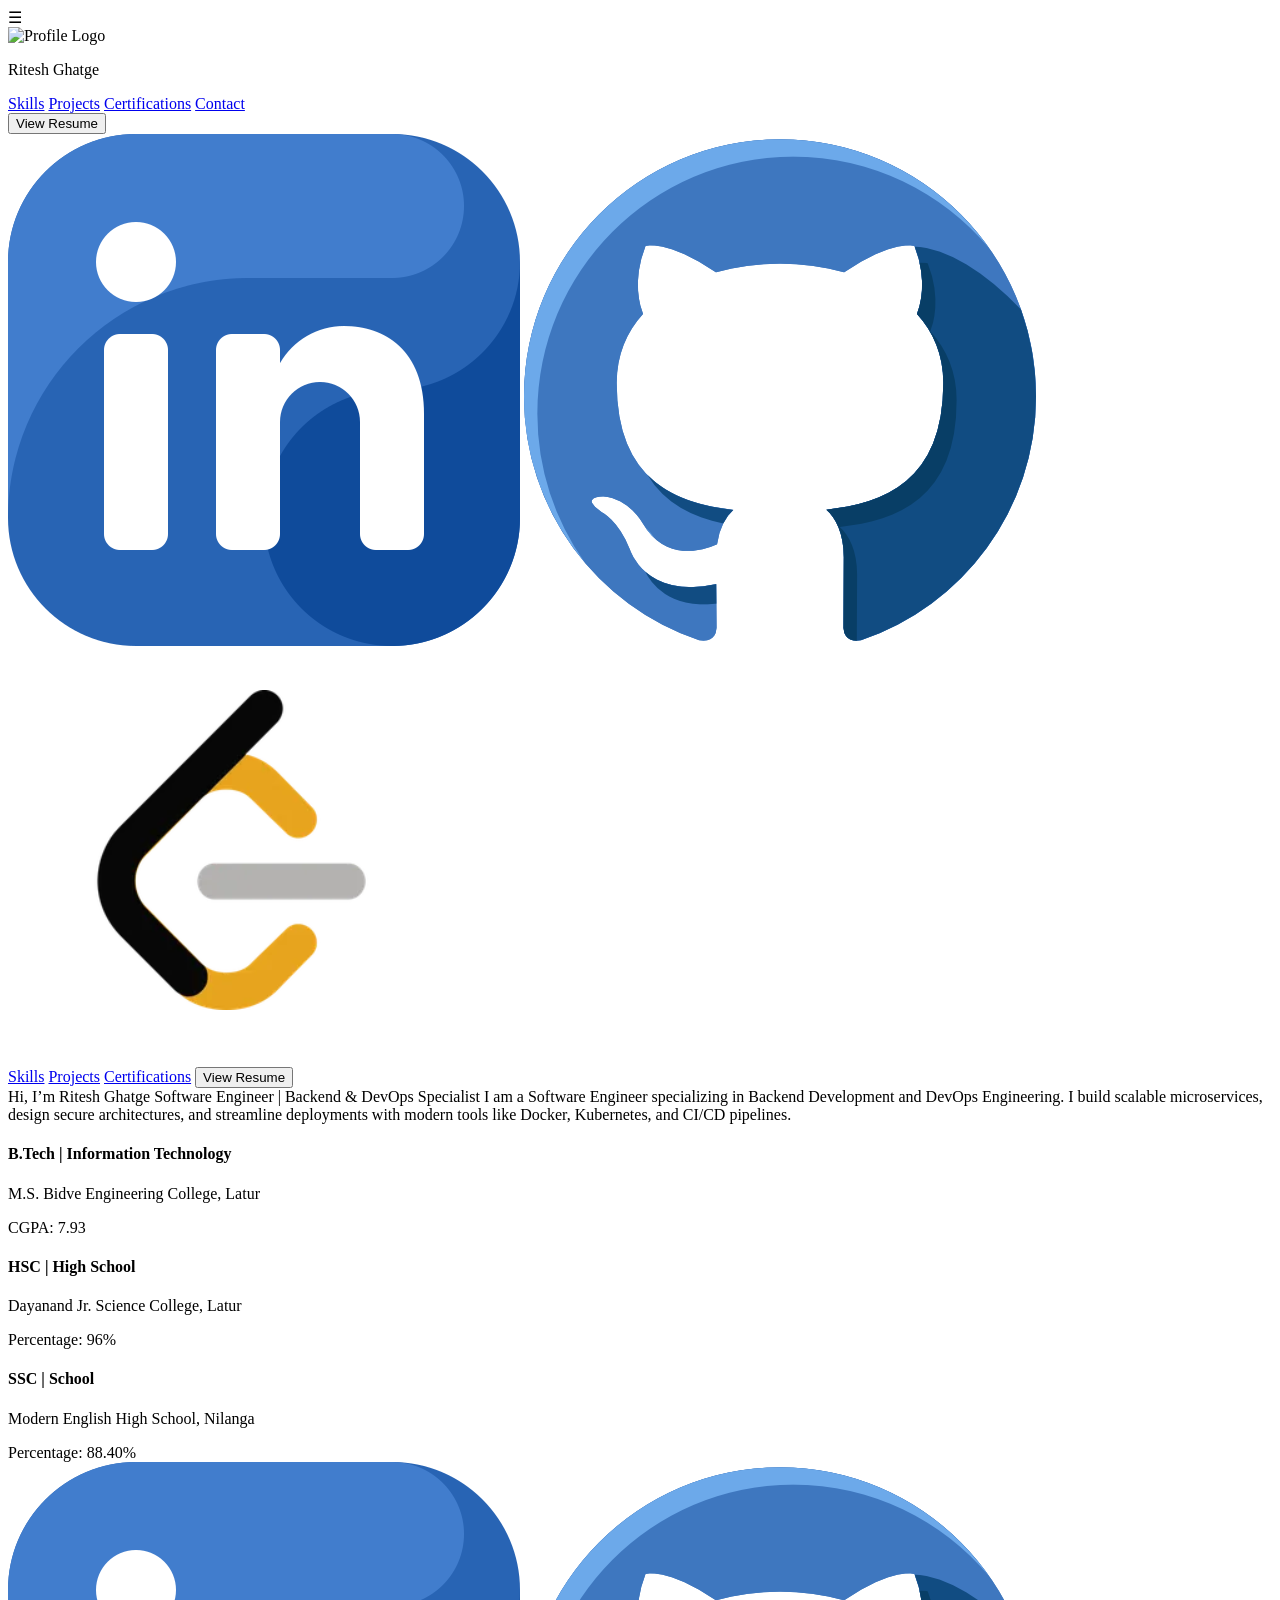
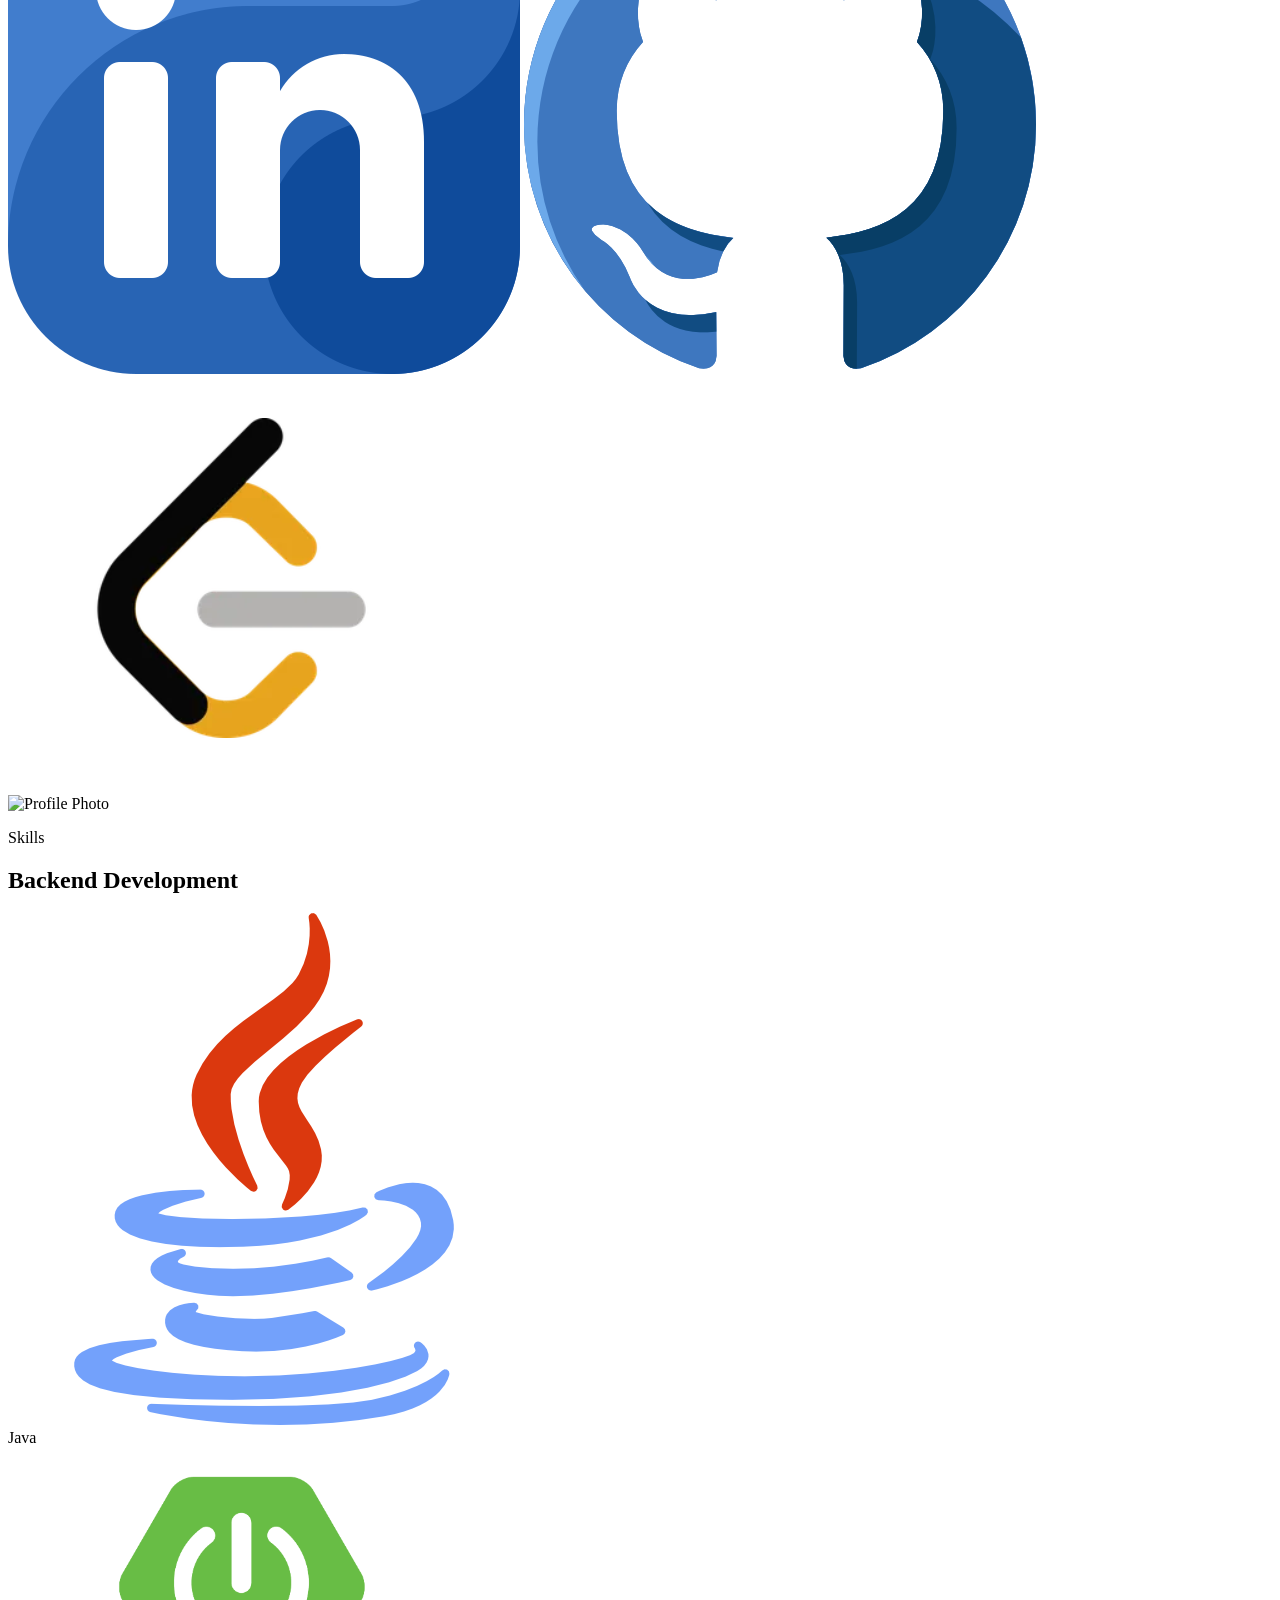
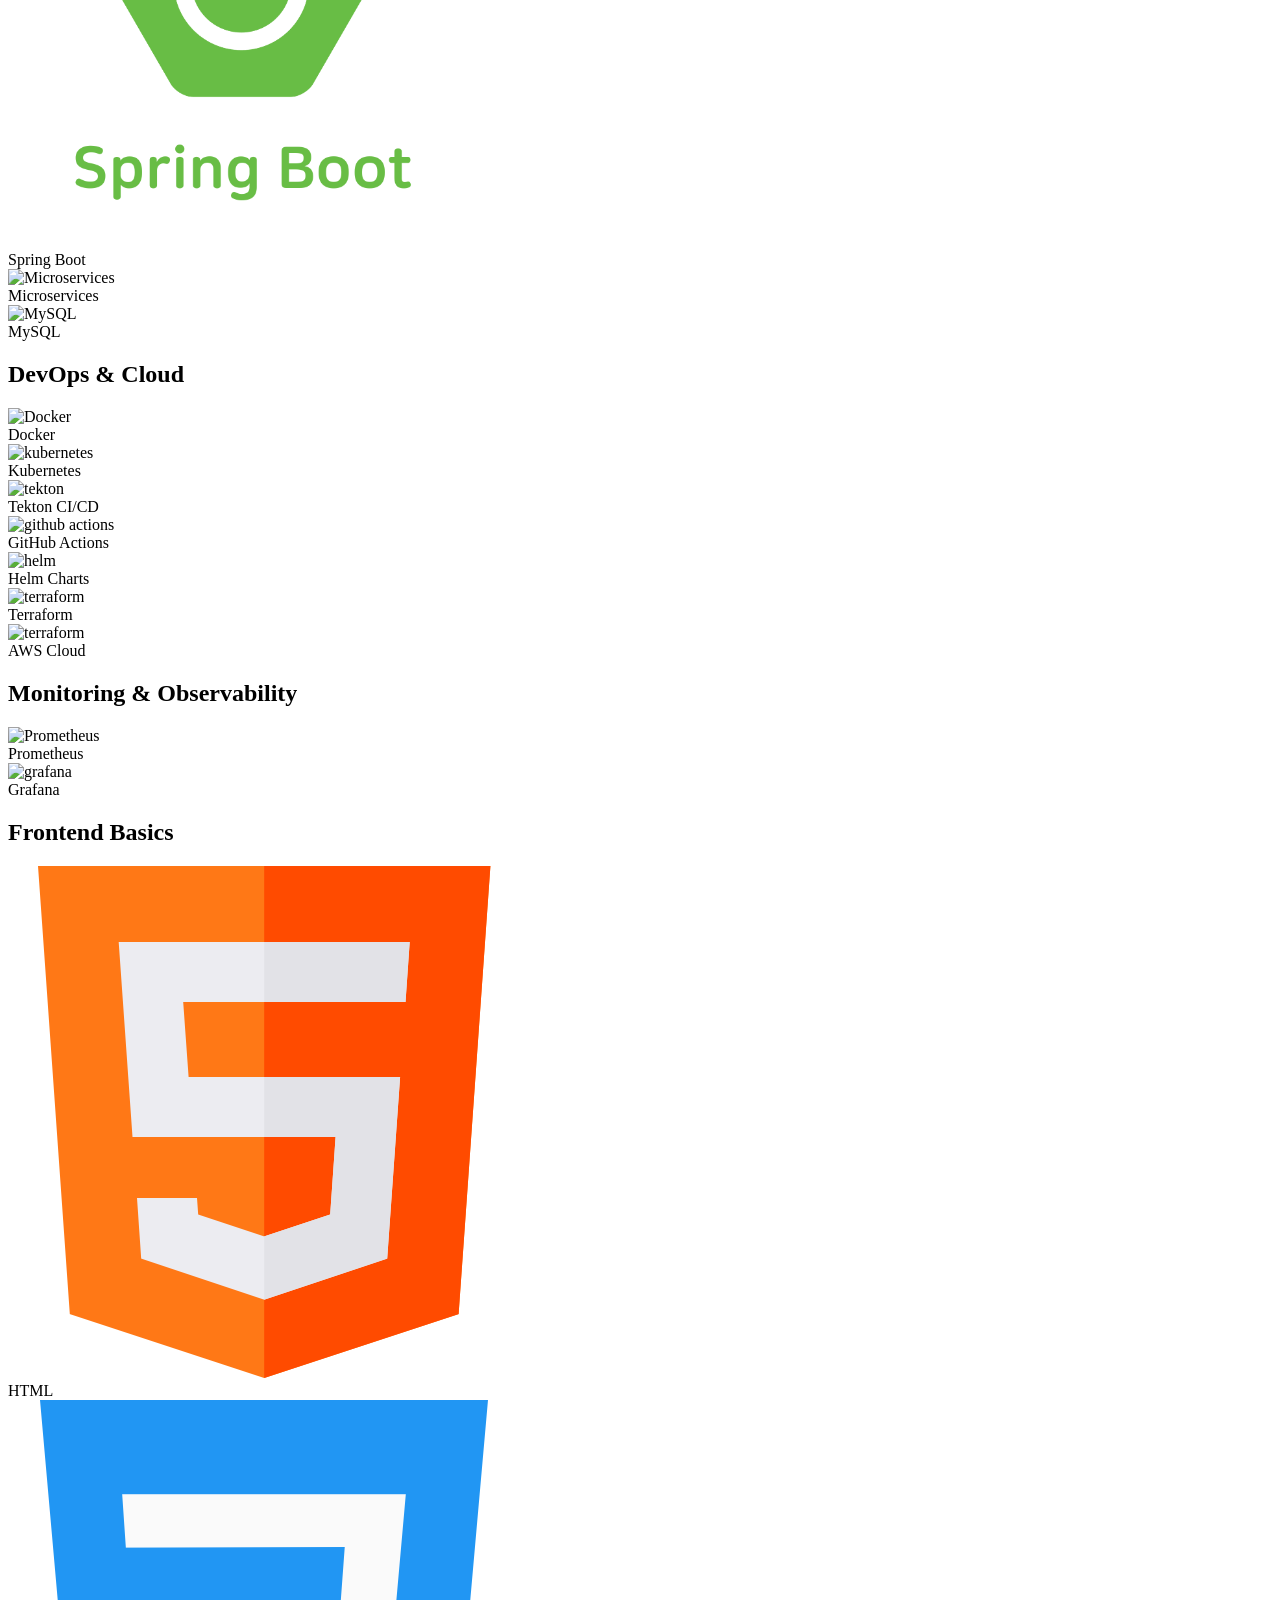
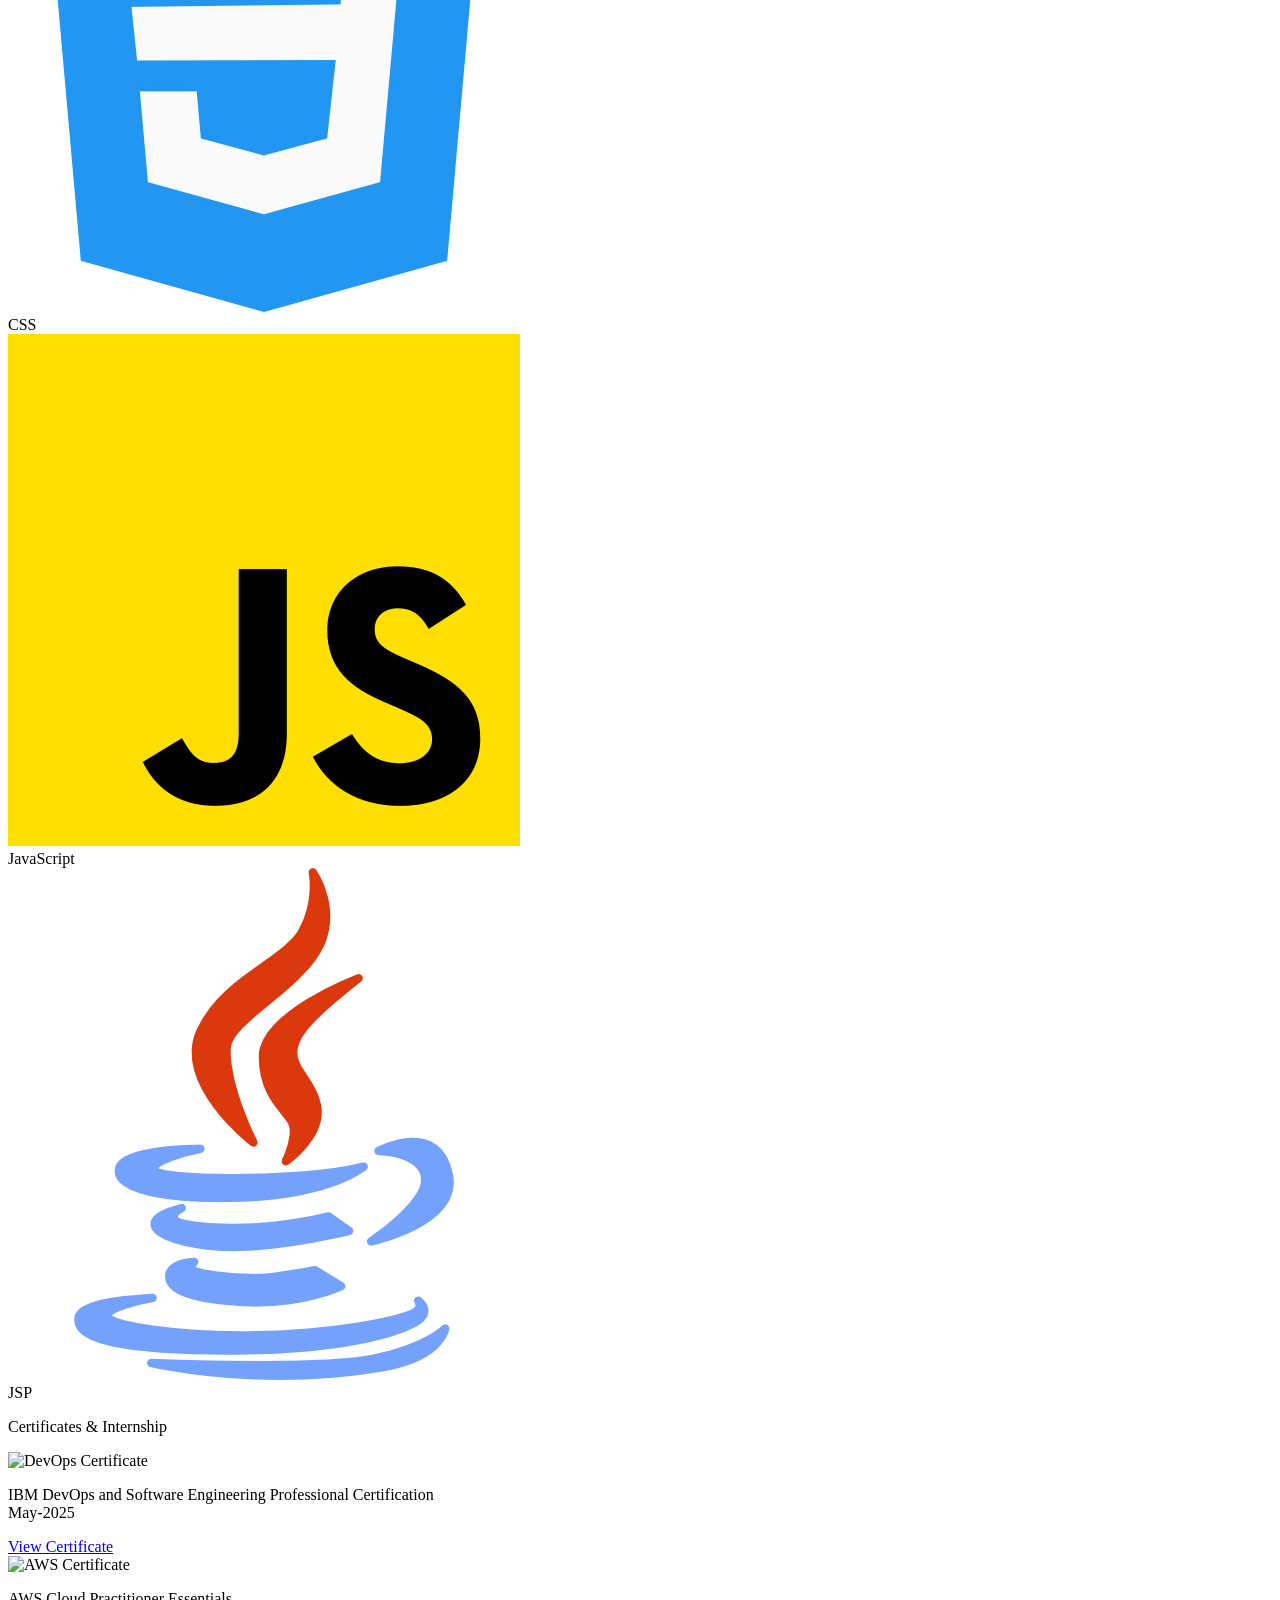
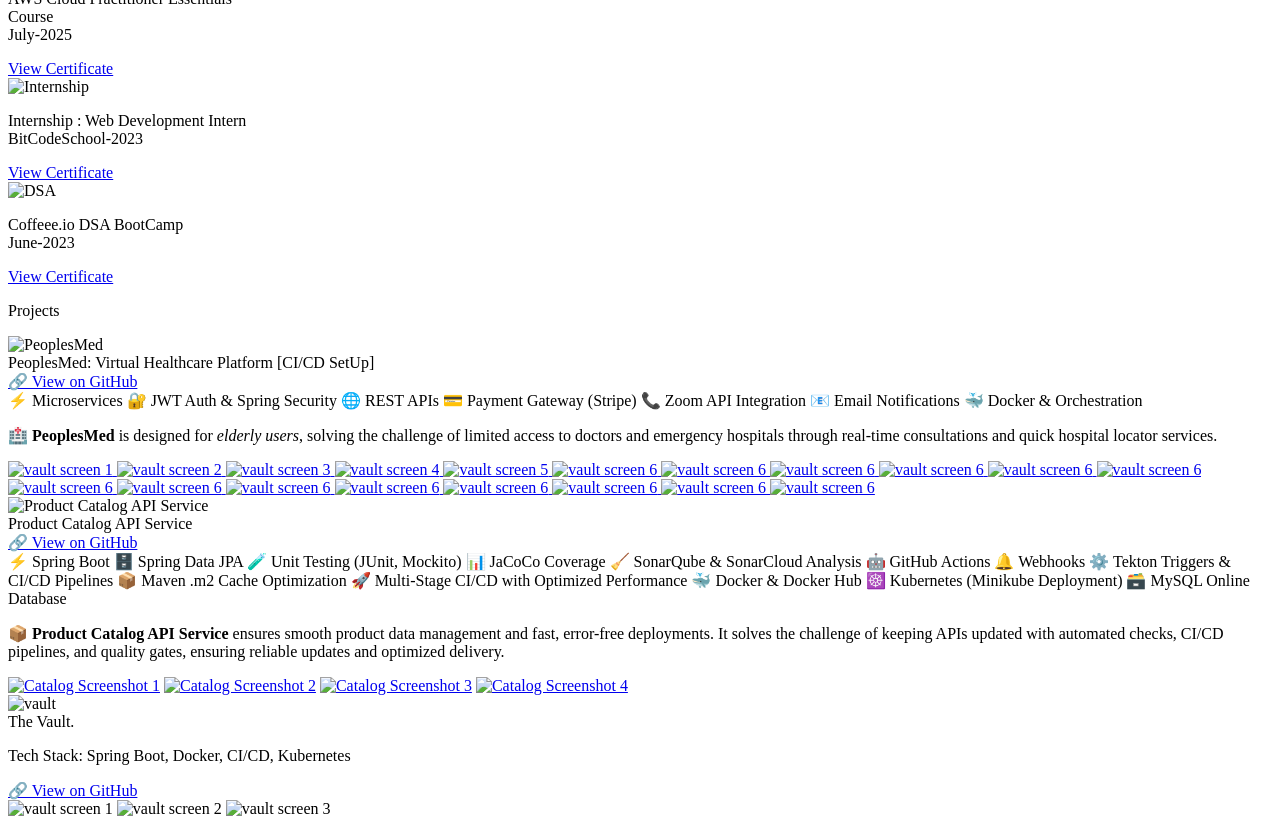
==== commit 370196f5: "Add files via upload" ====
--- a/index.html
+++ b/index.html
@@ -1,657 +1,438 @@
-<!DOCTYPE html>
-<html lang="en">
-<head>
-    <meta charset="UTF-8">
-    <meta name="viewport" content="width=device-width, initial-scale=1.0">
-    <meta http-equiv="Cache-Control" content="no-cache, no-store, must-revalidate">
-    <meta http-equiv="Pragma" content="no-cache">
-    <meta http-equiv="Expires" content="0">
-    <title>RiteshGhatge</title>
-    <link rel="stylesheet" href="./Css/welcome.css">
-    <link rel="icon" href="./Images/profile.png" type="image/png">
-</head>
-<body>
-    <div class="head">
-      <!-- -------------------------------------------------------image and logo------------------------------------------------- -->
-        <div class="logo">
-          <div class="image">
-            <img src="./Images/profile.jpg" alt="">
-          </div>
-          <div class="name">
-            Ritesh Ghatge
-          </div>
-        </div>
-        <!-- -------------------------------------------------links -------------------------------------------------------------- -->
-        <div class="links">
-            <a href="#" id="link">About</a>
-            <a href="#Skills" id="link">Skills</a>
-            <a href="#projects" id="link">Projects</a>
-            <a href="#Education" id="link">Certifications</a>
-        </div>
-        <!-- --------------------------------------resume button ------------------------------------------------------------------ -->
-        <div class="resume">
-            <a href="./Js/Cv_RiteshGhatge.pdf"><button id="resume">Resume</button></a>
-        </div>
-    </div>
-    <!-- ---------------------------------------------------Side bar------------------------------------------------------------- -->
-    <div class="sidebar">
-       <a href="https://www.linkedin.com/in/ritesh-ghatge-04apr/"><img src="./Images/linkedin.png" alt="LinkedIn"></a>
-       <a href="https://github.com/GhatgeRitesh"><img src="./Images//github.png" alt="Github"></a>
-       <a href="https://leetcode.com/u/Ritesh_Ghatge/"><img src="./Images/leetcode1.png" alt="Leetcode"></a>
-    </div>
-    <!-- -----------------------------------------head end ------------------------------------------------------------------------------ -->
-    
-    <!-- --------------------------------------------- mobile view head ----------------------------------------------------------------- -->
-    <div class="m-sidebar">
-      <a href="https://www.linkedin.com/in/ritesh-ghatge-04apr/"><img src="./Images/linkedin.png" alt="LinkedIn"></a>
-      <a href="https://github.com/GhatgeRitesh"><img src="./Images//github.png" alt="Github"></a>
-      <a href="https://leetcode.com/u/Ritesh_Ghatge/"><img src="./Images/leetcode1.png" alt="Leetcode"></a>
-    </div>
-         <div class="link">
-            <nav>
-               <div class="hamburger" id="hamburger">
-                   <div class="bar"></div>
-                   <div class="bar"></div>
-                   <div class="bar"></div>
-               </div>
-               <ul class="nav-links" id="nav-links">
-                   <li><a href="#">About</a></li>
-                   <li><a href="#m-skills">Skills</a></li>
-                   <li><a href="#m-project">Projects</a></li>
-                   <li><a href="#courses">Certifications</a></li>
-               </ul>
-           </nav>
-         </div>
-         <script src="./Js/script.js"></script>
-
-         <!-- ----------------------image---------------------------------- -->
-         <div class="image1">
-            <img src="./Images/porfile.jpg" alt="">
-          </div>
-    
-     <!-- ---------------------------------------mobile+ Desk view subhead ---------------------------------------------------------------------- -->
-    <!-- ---------------------------------------------subhead ----------------------------------------------------------------------------------- -->
-    <div class="subhead">
-        <div class="heading">
-            <p id="tag">Hey, I'm <br> Ritesh Ghatge</p>
-            <p id="tag1">A focused Backend Web Developer  building backend technology for Websites and Web Application <br>
-            Features that leads to success of overall product
-            </p>
-        </div>
-    </div>
-    <!-- ----------------------------------------------------------------------------------------------------------------------------------------- -->
-    <div class="mobresume">
-      <a href="./Js/Cv_RiteshGhatge.pdf"><button>Download Resume</button></a>
-    </div>
-    <div class="m-head">
-      Skills
-    </div>
-    <div class="mobskills" id="m-skills">
-        <div class="skillitem">
-            <div class="m-skill-image">
-               <img src="./Images/html.png" alt="skill image">
-            </div>
-            <p id="m-skill-name">HTML</p>
-        </div>
-        <div class="skillitem">
-         <div class="m-skill-image">
-            <img src="./Images/css-3.png" alt="skill image">
-         </div>
-         <p id="m-skill-name">CSS</p>
-         </div>
-         <div class="skillitem">
-            <div class="m-skill-image">
-               <img src="./Images/js.png" alt="skill image">
-            </div>
-            <p id="m-skill-name">JavaScript</p>
-            </div>
-            <div class="skillitem">
-               <div class="m-skill-image">
-                  <img src="./Images/java.png" alt="skill image">
-               </div>
-               <p id="m-skill-name">Java</p>
-               </div>
-               <div class="skillitem">
-                  <div class="m-skill-image">
-                     <img src="./Images/spring.png" alt="skill image">
-                  </div>
-                  <p id="m-skill-name">Spring Boot</p>
-                  </div>
-                  <div class="skillitem">
-                     <div class="m-skill-image">
-                        <img src="./Images/admin.png" alt="skill image">
-                     </div>
-                     <p id="m-skill-name">Bash</p>
-                     </div>
-                     <div class="skillitem">
-                        <div class="m-skill-image">
-                           <img src="./Images/mysql.png" alt="skill image">
-                        </div>
-                        <p id="m-skill-name">MySQL</p>
-                        </div>
-                        <div class="skillitem">
-                           <div class="m-skill-image">
-                              <img src="./Images/python.png" alt="skill image">
-                           </div>
-                           <p id="m-skill-name">Python</p>
-                           </div>
-                           <div class="skillitem">
-                              <div class="m-skill-image">
-                                 <img src="./Images/github.png" alt="skill image">
-                              </div>
-                              <p id="m-skill-name">GitHub</p> 
-                              </div>
-                              <div class="skillitem">
-                                 <div class="m-skill-image">
-                                    <img src="./Images/board.png" alt="skill image">
-                                 </div>
-                                 <p id="m-skill-name">Kanban</p>
-                                 </div>                     
-     </div>
-     <!-- --------------------------------skills end ------------------------------------------- -->
-      <!-- ---------------------------------experience -------- -->
-       <div class="m-head2">
-         Experience
-       </div>
-      <div class="m-ex">
-            <div class="m-ex-image">
-               <img src="./Images/bitcode-logo.png" alt="Bitcode_logo">
-               BitcodeSchool
-            </div>
-            <div class="m-ex-des">
-               <p id="p-Name">
-                 Web Developer & Technical Content Writter Intern
-               </p> 
-               <br>
-                Completed a 2 month web development internship with BitcodeSchool [Early stage Startup]. 
-                Gained hands-on experience in web development worked as development support intern. 
-                Contributed in development of E-learning website using HTML, CSS, JavaScript. 
-                Designed and developed social media marketing strategies. 
-            </div>
-       </div>
-    </div>
-    <!-- ----------------------------------------------------------------------------------------------------------------------------------------- -->
-    <!-- --------------------------------------------------projects-------------------------------------------------------------- -->
-    <div class="m-head3">
-      Projects
-   </div>
-    <div class="m-projects" id="m-project"> 
-       <div class="m-project-items">
-          <div id="m-p-image">
-            <img src="./Images/vault.jpg" alt="pro-logo">
-          </div>
-          <div id="m-p-des">
-            <div id="m-p-name">
-             The Vault <div id="m-p-v-but"><a href="https://github.com/GhatgeRitesh/Vault"><button>Visit</button></a></div>
-            </div>
-            <br>  An application to securely store user data and manage. <br>
-                 A Google Drive Clone project to learn resource handling and storage on servers
-          </div>
-       </div>
-       <div class="m-project-items">
-         <div id="m-p-image">
-           <img src="./Images/password_logo.jpg" alt="pro-logo">
-         </div>
-         <div id="m-p-des">
-           <div id="m-p-name">
-            UserAuth <div id="m-p-v-but"><a href="https://github.com/GhatgeRitesh/User-Authentication-WebApplication"><button>Visit</button></a></div>
-           </div>
-           A unique project helps in Authentication for valid users.
-         </div>
-      </div>
-      <div class="m-project-items">
-         <div id="m-p-image">
-           <img src="./Images/weather.png" alt="pro-logo">
-         </div>
-         <div id="m-p-des">
-           <div id="m-p-name">
-            Weather Web Application<div id="m-p-v-but"><a href="https://github.com/GhatgeRitesh/"><button>Visit</button></a></div>
-           </div>
-           <br>  Using Weather API developed realtime Weather Forcasting web application. <br>
-                  Feature to get searched city forcast for real time
-            </div>
-      </div>
-      <div class="m-project-items">
-         <div id="m-p-image">
-           <img src="./Images/smtp.png" alt="pro-logo">
-         </div>
-         <div id="m-p-des">
-           <div id="m-p-name">
-            QuickStart SMTP Mail Automation <div id="m-p-v-but"><a href="https://github.com/GhatgeRitesh/"><button>Visit</button></a></div>
-           </div>
-           <br> Project focused on sending programmed Emails <br>
-                   Using SMTP protocol and Mail structuing developed informational Mail Automation Quickstart application.
-         </div>
-      </div>
-      <div class="m-project-items">
-         <div id="m-p-image">
-           <img src="./Images/agile.png" alt="pro-logo">
-         </div>
-         <div id="m-p-des">
-           <div id="m-p-name">
-            Agile and Scrum Project <div id="m-p-v-but"><a href="https://github.com/GhatgeRitesh/"><button>Visit</button></a></div>
-           </div>
-           <br> Learning and Hands on application over agile and srcum development methodology <br>
-                   Gained practical experience on sprint planning and performance matrixs. 
-         </div>
-      </div>
-    </div>
-    <!-- -------------------coursework ----------------------------------------------------------------------------------- -->
-       <div class="m-head4">
-         Course Work <br> and  <br>Certifications
-       </div>
-       <div class="courses" id="courses">
-        <div class="m-c-item">
-          <div id="m-c-image">
-            <img src="./Images/python1.png" alt="m-c-img">
-          </div>
-          <div id="m-c-des">
-            <div id="c-name">
-              <a href="https://coursera.org/verify/ZV32Z9CMFCF0">Python for Data Science, AI & Development</a>
-            </div>
-            <div id="c-c-name">
-              August-2024 <br>
-              IBM - Via Coursera
-            </div>
-          </div>
-         </div>
-          <div class="m-c-item">
-            <div id="m-c-image">
-              <img src="./Images/python2.png" alt="m-c-img">
-            </div>
-            <div id="m-c-des">
-              <div id="c-name">
-                <a href="https://coursera.org/verify/DGGR03IH3FDU">Developing AI Applications with Python and Flask</a>
-              </div>
-              <div id="c-c-name">
-                August-2024 <br>
-                IBM - Via Coursera
-              </div>
-            </div>
-           </div>
-            <div class="m-c-item">
-                <div id="m-c-image">
-                  <img src="./Images/devops.png" alt="m-c-img">
-                </div>
-                <div id="m-c-des">
-                   <div id="c-name">
-                     <a href="https://www.coursera.org/account/accomplishments/verify/HX2SKLVEMV4X">Introduction to DevOps</a>
-                   </div>
-                   <div id="c-c-name">
-                     May-2024 <br>
-                     IBM - Via Coursera
-                   </div>
-                </div>
-            </div>
-            <div class="m-c-item">
-               <div id="m-c-image">
-                 <img src="./Images/cloud.png" alt="m-c-img">
-               </div>
-               <div id="m-c-des">
-                  <div id="c-name">
-                    <a href="https://www.coursera.org/account/accomplishments/verify/L6ZZ3USW8UNV">Introduction to Cloud Computing</a>
-                  </div>
-                  <div id="c-c-name">
-                    May-2024 <br>
-                    IBM - Via Coursera
-                  </div>
-               </div>
-           </div>
-           <div class="m-c-item">
-            <div id="m-c-image">
-              <img src="./Images/agile-cert.png" alt="m-c-img">
-            </div>
-            <div id="m-c-des">
-               <div id="c-name">
-                 <a href="https://www.coursera.org/account/accomplishments/verify/GTZV4HXDUHAG">Introduction to Agile Development and Scrum</a>
-               </div>
-               <div id="c-c-name">
-                  Honors 🥇 <br> 
-                 June-2024
-                 IBM - Via Coursera
-               </div>
-            </div>
-        </div>
-        <div class="m-c-item">
-          <div id="m-c-image">
-            <img src="./Images/devops.png" alt="m-c-img">
-          </div>
-          <div id="m-c-des">
-            <div id="c-name">
-              <a href="https://coursera.org/verify/T6AN56DKNKJT">Hands-On Introduction to Linux Command and Schell Scripting</a>
-            </div>
-            <div id="c-c-name">
-              July-2024 <br>
-              IBM - Via Coursera
-            </div>
-          </div>
-         </div>
-         <div class="m-c-item">
-            <div id="m-c-image">
-              <img src="./Images/devops.png" alt="m-c-img">
-            </div>
-            <div id="m-c-des">
-              <div id="c-name">
-                <a href="https://www.coursera.org/account/accomplishments/verify/7KPNYV25J3SU">Getting Started with Git and Github</a>
-              </div>
-              <div id="c-c-name">
-                July-2024 <br>
-                IBM - Via Coursera
-              </div>
-            </div>
-           </div>
-           <div class="m-c-item">
-            <div id="m-c-image">
-              <img src="./Images/3.bmp" alt="m-c-img">
-            </div>
-            <div id="m-c-des">
-              <div id="c-name">
-                <a href="./Images/3.bmp">Data Structures and Poblem Solving Bootcamp</a>
-              </div>
-              <div id="c-c-name">
-                Dec-2022 <br>
-                Coffeee.io
-              </div>
-            </div>
-           </div>
-       </div>
-    <!-- ---------------------------------------------desk view started ---------------------------------------------------------------------------- -->
-    <!-- -------------------------------------------- body start -------------------------------------------------------------------------------------->
-    
-    <div class="body">
-        <div class="skills" id="Skills">
-            <p id="heading">Skills</p>
-            <div class="card">
-                <div id="item"><img src="./Images/html.png" alt="html">
-                 <p id="name">HTML</p>
-                </div>
-                <div id="item"><img src="./Images/css-3.png" alt="Css"><p id="name">CSS</p></div>
-                <div id="item"><img src="./Images/js.png" alt="JavaScript"><p id="name">JavaScript</p></div>
-                <div id="item"><img src="./Images/java.png" alt="Java"><p id="name">Java</p></div>
-                <div id="item"><img src="./Images/spring.png" alt="Spring Boot"><p id="name">Spring Boot</p></div>
-                <div id="item"><img src="./Images/admin.png" alt="Bash"><p id="name">Bash</p></div>
-                <div id="item"><img src="./Images/mysql.png" alt="MySQL"><p id="name">MySQL</p></div>
-                <div id="item"><img src="./Images/python.png" alt="Python"><p id="name">Python</p></div>
-                <div id="item"><img src="./Images/github.png" alt="GitHub"><p id="name">GitHub</p></div>
-                <div id="item"><img src="./Images/board.png" alt="GitHub"><p id="name">Kanban</p></div>
-            </div>
-        </div>
-
-        <!-- ----------------------------------------- -->
-         <div class="projects" id="projects">
-            <div class="heading">
-                <p id="heading">Projects</p>
-            </div>
-              <div class="proitem">
-                <div id="proimage">
-                    <img src="./Images/vault.jpg" alt="Project logo">
-                 </div>
-                 <div class="description">
-                   <div class="proname"> The Vault </div>
-                 <br>  An application to securely store user data and manage. <br>
-                 A Google Drive Clone project to learn resource handling and storage on servers
-                   <div class="tech">
-                    <li id="list">Spring boot</li>
-                    <li id="list">MVC , JPA , Security</li>
-                    <li id="list">RestFul</li>
-                    <li id="list">MySQL</li>
-                    <li id="list">SMTP</li>
-                    <li id="list">File , Resources</li>
-                    <li id="list">Maven</li>
-                   </div>
-                 </div>
-                 <div class="link1">
-                    <a href="https://github.com/GhatgeRitesh/Vault"><Button id="button">Visit</Button></a>
-                 </div>
-              </div>
-              <div class="proitem">
-                <div id="proimage">
-                   <img src="./Images/password_logo.jpg" alt="Project logo">
-                </div>
-                <div class="description">
-                  <div class="proname"> User Authentication Application </div>
-                 <br>  A unique project helps in Authentication for valid users.
-                  <div class="tech">
-                   <li id="list">HTML</li>
-                   <li id="list">CSS</li>
-                   <li id="list">JSP</li>
-                   <li id="list">Spring boot</li>
-                   <li id="list">MySQL</li>
-                   <li id="list">SMTP GMail</li>
-                   <li id="list">SHA-256</li>
-                  </div>
-                </div>
-                <div class="link1">
-                   <a href="https://github.com/GhatgeRitesh/User-Authentication-WebApplication"><Button id="button">Visit</Button></a>
-                </div>
-             </div>
-              <div class="proitem">
-                <div id="proimage">
-                    <img src="./Images/weather.png" alt="Project logo">
-                 </div>
-                 <div class="description">
-                   <div class="proname"> Weather Application </div>
-                  <br>  Using Weather API developed realtime Weather Forcasting web application. <br>
-                  Feature to get searched city forcast for real time
-                   <div class="tech">
-                    <li id="list">HTML</li>
-                    <li id="list">CSS</li>
-                    <li id="list">JSP</li>
-                    <li id="list">Spring boot ,Core Java</li>
-                    <li id="list">Weather API</li>
-                   </div>
-                 </div>
-                 <div class="link1">
-                    <a href="#"><Button id="button">Visit</Button></a>
-                 </div>
-              </div>
-              <div class="proitem">
-                <div id="proimage">
-                    <img src="./Images/smtp.png" alt="Project logo">
-                 </div>
-                 <div class="description">
-                   <div class="proname"> QuickStart SMTP Mail AUtomation</div>
-                   <br> Project focused on sending programmed Emails <br>
-                   Using SMTP protocol and Mail structuing developed informational Mail Automation Quickstart application.
-                   <div class="tech">
-                    <li id="list">Core Java</li>
-                    <li id="list">SMTP</li>
-                    <li id="list">MIMEmessage</li>
-                    <li id="list">Multipart</li>
-                    <li id="list">HTML</li>
-                    <li id="list">GMail API</li>
-                   </div>
-                 </div>
-                 <div class="link1">
-                    <a href="#"><Button id="button">Visit</Button></a>
-                 </div>
-              </div>
-              <div class="proitem">
-                <div id="proimage">
-                    <img src="./Images/agile.png" alt="Project logo">
-                 </div>
-                 <div class="description">
-                   <div class="proname"> Agile and Srum Project </div>
-                   <br> Learning and Hands on application over agile and srcum development methodology <br>
-                   Gained practical experience on sprint planning and performance matrixs. 
-                   <div class="tech">
-                    <li id="list">GitHub</li>
-                    <li id="list">UserStories[ Github Issues ]</li>
-                    <li id="list">Kanban Board</li>
-                    <li id="list">Borndown Charts</li>
-                    <li id="list">Zenhub</li>
-                    <li id="list">Gherkin</li>
-                    <li id="list">Sprint Planing</li>
-                   </div>
-                 </div>
-                 <div class="link1">
-                    <a href="https://github.com/GhatgeRitesh/agile-final-project"><Button id="button">Visit</Button></a>
-                 </div>
-              </div>
-         </div>
-         <!-- -------------------------------------- -->
-          <div class="Education" id="Education">
-            <div id="heading">Education</div>
-             <a href="#">
-              <div class="coursework">
-                  <div class="courseitems">
-                    <div class="courseimage">
-                       <img src="./Images/Degree.png" alt="CourseImage">
-                    </div>
-                    <div class="courseDescription">
-                      <p id="date">2025</p>
-                       <p id="head">
-                          Bachelors in Technology - Informational Technology.
-                       </p>
-                       <p id="clgName">
-                          M S Bidve Engineering College, Latur.
-                       </p>
-                    </div>
-                  </div></a>
-                  <a href="#">
-                  <div class="courseitems">
-                    <div class="courseimage">
-                       <img src="./Images/HSC.png" alt="CourseImage">
-                    </div>
-                    <div class="courseDescription">
-                      <p id="date">2021</p>
-                       <p id="head">
-                        Higher Secondary Ceritificate 
-                       </p>
-                       <p id="clgName">
-                          CGPA:9.6 <br> 
-                          Dayanand Jr. Science College, Latur.
-                       </p>
-                    </div>
-                  </div></a>
-              </div>
-              <div id="heading">
-                Certificates
-              </div>
-              <div class="coursework">
-                <a href="https://coursera.org/verify/ZV32Z9CMFCF0">
-                  <div class="courseitems">
-                    <div class="courseimage">
-                       <img src="./Images/python1.png" alt="CourseImage">
-                    </div>
-                    <div class="courseDescription">
-                      <p id="date">August 2024</p>
-                       <p id="head">
-                        Python for Data Science, AI & Development
-                       </p>
-                       <p id="clgName">
-                          IBM - via Coursera
-                       </p>
-                    </div>
-                  </div></a>
-                <a href="https://coursera.org/verify/DGGR03IH3FDU">
-                  <div class="courseitems">
-                    <div class="courseimage">
-                       <img src="./Images/python2.png" alt="CourseImage">
-                    </div>
-                    <div class="courseDescription">
-                      <p id="date">August 2024</p>
-                       <p id="head">
-                        Developing AI Applications with Python and Flask
-                       </p>
-                       <p id="clgName">
-                          IBM - via Coursera
-                       </p>
-                    </div>
-                  </div></a>
-                <a href="https://www.coursera.org/account/accomplishments/verify/HX2SKLVEMV4X">
-                <div class="courseitems">
-                  <div class="courseimage">
-                     <img src="./Images/devops.png" alt="CourseImage">
-                  </div>
-                  <div class="courseDescription">
-                    <p id="date">May 2024</p>
-                     <p id="head">
-                        Introduction to DevOps 
-                     </p>
-                     <p id="clgName">
-                        IBM - via Coursera
-                     </p>
-                  </div>
-                </div></a>
-                <a href="https://www.coursera.org/account/accomplishments/verify/L6ZZ3USW8UNV">
-                <div class="courseitems">
-                  <div class="courseimage">
-                     <img src="./Images/cloud.png" alt="CourseImage">
-                  </div>
-                  <div class="courseDescription">
-                    <p id="date">May 2024</p>
-                     <p id="head">
-                        Introduction to Cloud Computing
-                     </p>
-                     <p id="clgName">
-                        IBM - via Coursera
-                     </p>
-                  </div>
-                </div></a>
-                <a href="https://www.coursera.org/account/accomplishments/verify/GTZV4HXDUHAG">
-                <div class="courseitems">
-                  <div class="courseimage">
-                     <img src="./Images/agile-cert.png" alt="CourseImage">
-                  </div>
-                  <div class="courseDescription">
-                    <p id="date">June 2024</p>
-                     <p id="head">
-                        Introduction to Agile Development and Scrum
-                     </p>
-                     <p id="clgName">
-                        Honors 🥇 <br>
-                        IBM - via Coursera
-                     </p>
-                  </div>
-                </div></a>
-                <a href="https://coursera.org/verify/T6AN56DKNKJT">
-                <div class="courseitems">
-                  <div class="courseimage">
-                     <img src="./Images/linux-cert.png" alt="CourseImage">
-                  </div>
-                  <div class="courseDescription">
-                    <p id="date">July 2024</p>
-                     <p id="head">
-                        Hands-On Introduction to Linux and Shell Scripting
-                     </p>
-                     <p id="clgName">
-                        IBM - via Coursera
-                     </p>
-                  </div>
-                </div></a>
-                <a href="https://www.coursera.org/account/accomplishments/verify/7KPNYV25J3SU">
-                <div class="courseitems">
-                  <div class="courseimage">
-                     <img src="./Images/git.png" alt="CourseImage">
-                  </div>
-                  <div class="courseDescription">
-                    <p id="date">July-2024</p>
-                     <p id="head">
-                      Getting Started with Git and Github
-                     </p>
-                     <p id="clgName">
-                      IBM - via Coursera
-                     </p>
-                  </div>
-                </div></a>
-                <a href="./Images/3.bmp">
-                  <div class="courseitems">
-                    <div class="courseimage">
-                       <img src="./Images/3.bmp" alt="CourseImage">
-                    </div>
-                    <div class="courseDescription">
-                      <p id="date">19-Dec-2022 </p>
-                       <p id="head">
-                        Data Structures and Problem Solving Bootcamp
-                       </p>
-                       <p id="clgName">
-                        Coffeee.io
-                       </p>
-                    </div>
-                  </div></a>
-            </div>
-          </div>
-    </div>
-</body>
+<!DOCTYPE html>
+<html lang="en">
+<head>
+    <meta charset="UTF-8">
+    <meta name="viewport" content="width=device-width, initial-scale=1.0">
+    <link rel="stylesheet" href="./css/home.css">
+    <title>Portfolio Website: Ritesh Ghatge</title>
+    <link href="https://fonts.googleapis.com/css2?family=Montserrat:wght@600&family=Roboto:wght@400;500&display=swap" rel="stylesheet">
+</head>
+<body>
+    <script>
+    function toggleMenu() {
+    const menu = document.getElementById("mobileMenu");
+    menu.classList.toggle("show");
+    }
+   </script>
+   
+
+
+    <div class="header">
+        <div class="hamburger" onclick="toggleMenu()">&#9776;</div>
+        <div class="logo">
+            <img src="./Images/Software Engineer Logo.png" alt="Profile Logo">
+            <p>Ritesh Ghatge</p>
+    
+        </div>
+        <div class="links">
+             <a href="#">Skills</a>
+             <a href="#">Projects</a>
+             <a href="#">Certifications</a>
+             <a href="#">Contact</a>
+        </div>
+        <div class="resume">
+            <a href="https://drive.google.com/file/d/1Je00_alSHM8EEd9OSarDaFFnQOm3r9sM/view?usp=sharing" target="_blank"><button>View Resume</button></a>
+        </div>
+        <div class="mob-links">
+            <a href="#" target="_blank"><img src="./Images/linkedin.png" alt="linked in"></a>
+            <a href="#" target="_blank"><img src="./Images/github.png" alt="github"></a>
+            <a href="#" target="_blank"><img src="./Images/leetcode1.png" alt="leetcode"></a>
+        </div>
+    </div>
+     <div class="mobile-menu" id="mobileMenu">
+         <a href="#">Skills</a>
+         <a href="#">Projects</a>
+         <a href="#">Certifications</a>
+         <a href="https://drive.google.com/file/d/1Je00_alSHM8EEd9OSarDaFFnQOm3r9sM/view?usp=sharing" target="_blank"><button>View Resume</button></a>
+      </div>
+
+   <div class="intro">
+    <div class="description">
+     <div class="name">
+       <span class="greet">Hi, I’m</span>
+       <span class="myname">Ritesh Ghatge</span>
+       <span class="role">Software Engineer | Backend & DevOps Specialist</span></span>
+       <span class="tagline">
+        I am a Software Engineer specializing in Backend Development and DevOps Engineering. 
+        I build scalable microservices, design secure architectures, and streamline deployments 
+        with modern tools like Docker, Kubernetes, and CI/CD pipelines.
+      </span>
+     </div>
+     <div class="edu-cards">
+       <div class="edu-card">
+         <h4>B.Tech |  Information Technology</h4>
+         <p>M.S. Bidve Engineering College, Latur</p>
+         <span class="marks">CGPA: 7.93</span>
+       </div>
+       <div class="edu-card">
+         <h4>HSC | High School</h4>
+         <p>Dayanand Jr. Science College, Latur</p>
+         <span class="marks">Percentage: 96%</span>
+       </div>
+       <div class="edu-card">
+         <h4>SSC | School</h4>
+         <p>Modern English High School, Nilanga</p>
+         <span class="marks">Percentage: 88.40%</span>
+       </div>
+      </div>
+     <div class="web-links">
+            <a href="#" target="_blank"><img src="./Images/linkedin.png" alt="linked in"></a>
+            <a href="#" target="_blank"><img src="./Images/github.png" alt="github"></a>
+            <a href="#" target="_blank"><img src="./Images/leetcode1.png" alt="leetcode"></a>
+     </div>
+  </div>
+  <div class="profile_photo">
+    <img src="./Images/profile_photo.jpg" alt="Profile Photo">
+    </div>
+  </div>
+
+   <div class="heading">
+        <p>Skills</p>
+    </div>
+  <!-- Skills Section -->
+<section class="skills">
+  <!-- Backend Development -->
+  <div class="skills-group">
+    <h2 class="skills-heading">Backend Development</h2>
+    <div class="skills-grid">
+      <div class="skill-card">
+        <img src="./Images/java.png" alt="Java">
+        <div class="skill-name">Java</div>
+        <div class="stars" style="--rating: 75%;"></div>
+      </div>
+
+      <div class="skill-card">
+        <img src="./Images/spring.png" alt="spring boot">
+        <div class="skill-name">Spring Boot</div>
+        <div class="stars" style="--rating: 75%;"></div>
+      </div>
+
+      <div class="skill-card">
+        <img src="./Images/microservice-skill.jpeg" alt="Microservices">
+        <div class="skill-name">Microservices</div>
+        <div class="stars" style="--rating: 60%;"></div>
+      </div>
+
+      <div class="skill-card">
+        <img src="./Images/mysql.png" alt="MySQL">
+        <div class="skill-name">MySQL</div>
+        <div class="stars" style="--rating: 50%;"></div>
+      </div>
+    </div>
+  </div>
+
+  <!-- DevOps & Cloud -->
+  <div class="skills-group">
+    <h2 class="skills-heading">DevOps & Cloud</h2>
+    <div class="skills-grid">
+      <div class="skill-card">
+        <img src="./Images/docker-skill.png" alt="Docker">
+        <div class="skill-name">Docker</div>
+        <div class="stars" style="--rating: 70%;"></div>
+      </div>
+
+      <div class="skill-card">
+        <img src="./Images/k8s skill.png" alt="kubernetes">
+        <div class="skill-name">Kubernetes</div>
+        <div class="stars" style="--rating: 75%;"></div>
+      </div>
+
+      <div class="skill-card">
+        <img src="./Images/tekton-cicd-skill.jpeg" alt="tekton">
+        <div class="skill-name">Tekton CI/CD</div>
+        <div class="stars" style="--rating: 75%;"></div>
+      </div>
+
+      <div class="skill-card">
+        <img src="./Images/GA-skill.jpeg" alt="github actions">
+        <div class="skill-name">GitHub Actions</div>
+        <div class="stars" style="--rating: 70%;"></div>
+      </div>
+
+      <div class="skill-card">
+        <img src="./Images/helm skill.png" alt="helm">
+        <div class="skill-name">Helm Charts</div>
+        <div class="stars" style="--rating: 55%;"></div>
+      </div>
+
+      <div class="skill-card">
+        <img src="./Images/terraform-skill.png" alt="terraform">
+        <div class="skill-name">Terraform</div>
+        <div class="stars" style="--rating: 50%;"></div>
+      </div>
+
+       <div class="skill-card">
+        <img src="./Images/AWS_Cert.png" alt="terraform">
+        <div class="skill-name">AWS Cloud</div>
+        <div class="stars" style="--rating: 50%;"></div>
+      </div>
+    </div>
+  </div>
+
+  <!-- Monitoring -->
+  <div class="skills-group">
+    <h2 class="skills-heading">Monitoring & Observability</h2>
+    <div class="skills-grid">
+      <div class="skill-card">
+        <img src="./Images/Prometheus skill.png" alt="Prometheus">
+        <div class="skill-name">Prometheus</div>
+        <div class="stars" style="--rating: 30%;"></div>
+      </div>
+
+      <div class="skill-card">
+        <img src="./Images/grafana skill.jpeg" alt="grafana">
+        <div class="skill-name">Grafana</div>
+        <div class="stars" style="--rating: 35%;"></div>
+      </div>
+    </div>
+  </div>
+
+  <!-- Frontend -->
+  <div class="skills-group">
+    <h2 class="skills-heading">Frontend Basics</h2>
+    <div class="skills-grid">
+      <div class="skill-card"><img src="./Images/html.png" alt="html"><div class="skill-name">HTML</div><div class="stars" style="--rating: 60%;"></div></div>
+      <div class="skill-card"><img src="./Images/css-3.png" alt="css"><div class="skill-name">CSS</div><div class="stars" style="--rating: 60%;"></div></div>
+      <div class="skill-card"><img src="./Images/js.png" alt="js"><div class="skill-name">JavaScript</div><div class="stars" style="--rating: 40%;"></div></div>
+       <div class="skill-card"><img src="./Images/java.png" alt="js"><div class="skill-name">JSP</div><div class="stars" style="--rating: 50%;"></div></div>
+    </div>
+  </div>
+</section>
+
+
+  <div class="heading">
+    <p>Certificates & Internship</p>
+  </div>
+   <!-- Certifications Section -->
+  <div class="certifications">
+   <div class="cert-grid">
+    <div class="certification-card">
+      <img src="./Images/IBM DevOps Cert.png" alt="DevOps Certificate">
+      <div class="cert-info">
+        <p>IBM DevOps and Software Engineering Professional Certification <br> May-2025</p>
+        <a href="https://www.coursera.org/account/accomplishments/professional-cert/WKF4W64JLXW9" target="_blank">View Certificate</a>
+      </div>
+    </div>
+
+    <div class="certification-card">
+      <img src="./Images/AWS_Cert.png" alt="AWS Certificate">
+      <div class="cert-info">
+        <p>AWS Cloud Practitioner Essentials <br> Course <br> July-2025</p>
+        <a href="/Images/AWS_Cert.png" target="_blank">View Certificate</a>
+      </div>
+    </div>
+
+     <div class="certification-card">
+      <img src="./Images/Internship Cert.jpg" alt="Internship">
+      <div class="cert-info">
+        <p>Internship : Web Development Intern <br>
+            BitCodeSchool-2023</p>
+        <a href="./Images/Internship Cert.jpg" target="_blank">View Certificate</a>
+      </div>
+    </div>
+
+    <div class="certification-card">
+      <img src="./Images/DSA-Cert.jpeg" alt="DSA">
+      <div class="cert-info">
+        <p>Coffeee.io DSA BootCamp <br>June-2023</p>
+        <a href="./Images/DSA-Cert.jpeg" target="_blank">View Certificate</a>
+      </div>
+    </div>
+    </div>
+  </div>
+
+   <div class="heading">
+     <p>Projects</p>
+   </div>
+   <div class="projects">
+
+
+          <div class="project-card">
+          <!-- Main Project Image -->
+          <div class="project-img">
+            <img src="./Images/PeoplesMed/Screenshot (234).png" alt="PeoplesMed">
+          </div>
+        
+          <!-- Description -->
+          <div class="project-description">
+            <div class="project-name">PeoplesMed: Virtual Healthcare Platform  [CI/CD SetUp]</div>
+            
+            <div class="project-url">
+              <a href="#">🔗 View on GitHub</a>
+            </div>
+        
+            <!-- Tech Used -->
+            <div class="project-techstack">
+              <span>⚡ Microservices</span>
+              <span>🔐 JWT Auth & Spring Security</span>
+              <span>🌐 REST APIs</span>
+              <span>💳 Payment Gateway (Stripe)</span>
+              <span>📞 Zoom API Integration</span>
+              <span>📧 Email Notifications</span>
+              <span>🐳 Docker & Orchestration</span>
+            </div>
+        
+            <!-- Problem Statement -->
+            <div class="project-problem">
+              <p>
+                🏥 <strong>PeoplesMed</strong> is designed for <em>elderly users</em>, solving the challenge of 
+                <span class="highlight">limited access to doctors and emergency hospitals</span> 
+                through <span class="highlight">real-time consultations</span> and 
+                <span class="highlight">quick hospital locator services</span>.
+              </p>
+            </div>
+
+        
+            <!-- Small Images -->
+              <div class="project-images">
+                          <a href="./Images/PeoplesMed/Screenshot (242).png" >
+                   <img src="./Images/PeoplesMed/Screenshot (242).png" alt="vault screen 1">
+                 </a>
+                 <a href="./Images/PeoplesMed/Screenshot (243).png">
+                   <img src="./Images/PeoplesMed/Screenshot (243).png" alt="vault screen 2">
+                 </a>
+                 <a href="./Images/PeoplesMed/Screenshot (244).png">
+                   <img src="./Images/PeoplesMed/Screenshot (244).png" alt="vault screen 3">
+                 </a>
+                 <a href="./Images/PeoplesMed/Screenshot (251).png">
+                   <img src="./Images/PeoplesMed/Screenshot (251).png" alt="vault screen 4">
+                 </a>
+                 <a href="./Images/PeoplesMed/Screenshot (252).png">
+                   <img src="./Images/PeoplesMed/Screenshot (252).png" alt="vault screen 5">
+                 </a>
+                 <a href="./Images/PeoplesMed/Screenshot (247).png">
+                   <img src="./Images/PeoplesMed/Screenshot (247).png" alt="vault screen 6">
+                 </a>
+                 <a href="./Images/PeoplesMed/Screenshot (248).png">
+                   <img src="./Images/PeoplesMed/Screenshot (248).png" alt="vault screen 6">
+                 </a>
+                <a href="./Images/PeoplesMed/Screenshot (249).png">
+                  <img src="./Images/PeoplesMed/Screenshot (249).png" alt="vault screen 6">
+                </a>
+                <a href="./Images/PeoplesMed/Screenshot (238).png">
+                  <img src="./Images/PeoplesMed/Screenshot (238).png" alt="vault screen 6">
+                </a>
+                <a href="./Images/PeoplesMed/Screenshot (239).png">
+                  <img src="./Images/PeoplesMed/Screenshot (239).png" alt="vault screen 6">
+                </a>
+                <a href="./Images/PeoplesMed/1.png">
+                  <img src="./Images/PeoplesMed/1.png" alt="vault screen 6">
+                </a>
+                <a href="./Images/PeoplesMed/Screenshot (9).png">
+                  <img src="./Images/PeoplesMed/Screenshot (9).png" alt="vault screen 6">
+                </a>
+                <a href="./Images/PeoplesMed/Screenshot (10).png">
+                  <img src="./Images/PeoplesMed/Screenshot (10).png" alt="vault screen 6">
+                </a>
+                <a href="./Images/PeoplesMed/Screenshot (11).png">
+                  <img src="./Images/PeoplesMed/Screenshot (11).png" alt="vault screen 6">
+                </a>
+                <a href="./Images/PeoplesMed/Screenshot (13).png">
+                  <img src="./Images/PeoplesMed/Screenshot (13).png" alt="vault screen 6">
+                </a>
+                <a href="./Images/PeoplesMed/Screenshot (14).png">
+                  <img src="./Images/PeoplesMed/Screenshot (14).png" alt="vault screen 6">
+                </a>
+                <a href="./Images/PeoplesMed/Screenshot (15).png">
+                  <img src="./Images/PeoplesMed/Screenshot (15).png" alt="vault screen 6">
+                </a>
+                <a href="./Images/PeoplesMed/Screenshot1.png">
+                  <img src="./Images/PeoplesMed/Screenshot1.png" alt="vault screen 6">
+                </a>
+                <a href="./Images/PeoplesMed/Screenshot2.png">
+                  <img src="./Images/PeoplesMed/Screenshot2.png" alt="vault screen 6">
+                </a>
+             
+              <!-- ... keep others -->
+            </div>
+          </div>
+        </div>
+        
+     
+     
+          <div class="project-card">
+        <!-- Main Project Image -->
+        <div class="project-img">
+          <img src="./Images/PeoplesMed/Screenshot (10).png" alt="Product Catalog API Service">
+        </div>
+      
+        <!-- Description -->
+        <div class="project-description">
+          <div class="project-name">Product Catalog API Service</div>
+          
+          <div class="project-url">
+            <a href="#">🔗 View on GitHub</a>
+          </div>
+      
+          <!-- Tech Used -->
+          <div class="project-techstack">
+            <span>⚡ Spring Boot</span>
+            <span>🗄️ Spring Data JPA</span>
+            <span>🧪 Unit Testing (JUnit, Mockito)</span>
+            <span>📊 JaCoCo Coverage</span>
+            <span>🧹 SonarQube & SonarCloud Analysis</span>
+            <span>🤖 GitHub Actions</span>
+            <span>🔔 Webhooks</span>
+            <span>⚙️ Tekton Triggers & CI/CD Pipelines</span>
+            <span>📦 Maven .m2 Cache Optimization</span>
+            <span>🚀 Multi-Stage CI/CD with Optimized Performance</span>
+            <span>🐳 Docker & Docker Hub</span>
+            <span>☸️ Kubernetes (Minikube Deployment)</span>
+            <span>🗃️ MySQL Online Database</span>
+          </div>
+      
+          <!-- Problem Statement -->
+          <div class="project-problem">
+            <p>
+              📦 <strong>Product Catalog API Service</strong> ensures 
+              <span class="highlight">smooth product data management</span> 
+              and <span class="highlight">fast, error-free deployments</span>.  
+              It solves the challenge of keeping APIs updated with 
+              <span class="highlight">automated checks, CI/CD pipelines, and quality gates</span>, 
+              ensuring reliable updates and optimized delivery.
+            </p>
+          </div>
+      
+          <!-- Small Images -->
+          <div class="project-images">
+            <a href="./Images/ProductCatalog/1.png"><img src="./Images/ProductCatalog/1.png" alt="Catalog Screenshot 1"></a>
+            <a href="./Images/ProductCatalog/2.png"><img src="./Images/ProductCatalog/2.png" alt="Catalog Screenshot 2"></a>
+            <a href="./Images/ProductCatalog/3.png"><img src="./Images/ProductCatalog/3.png" alt="Catalog Screenshot 3"></a>
+            <a href="./Images/ProductCatalog/4.png"><img src="./Images/ProductCatalog/4.png" alt="Catalog Screenshot 4"></a>
+            <!-- Add more if needed -->
+          </div>
+        </div>
+      </div>
+      
+    
+    <div class="project-card">
+    <!-- Main Project Image -->
+    <div class="project-img">
+      <img src="./Images/AWS_Cert.png" alt="vault">
+    </div>
+
+    <!-- Description -->
+    <div class="project-description">
+      <div class="project-name">The Vault.</div>
+      <div class="project-tech">
+        <p>Tech Stack: Spring Boot, Docker, CI/CD, Kubernetes</p>
+      </div>
+      <div class="project-url">
+        <a href="#">🔗 View on GitHub</a>
+      </div>
+
+      <!-- Small Images -->
+      <div class="project-images">
+        <img src="./Images/vault1.jpg" alt="vault screen 1">
+        <img src="./Images/vault2.jpg" alt="vault screen 2">
+        <img src="./Images/vault3.jpg" alt="vault screen 3">
+      </div>
+    </div>
+    </div>
+
+
+
+   </div>
+
+</body>
 </html>
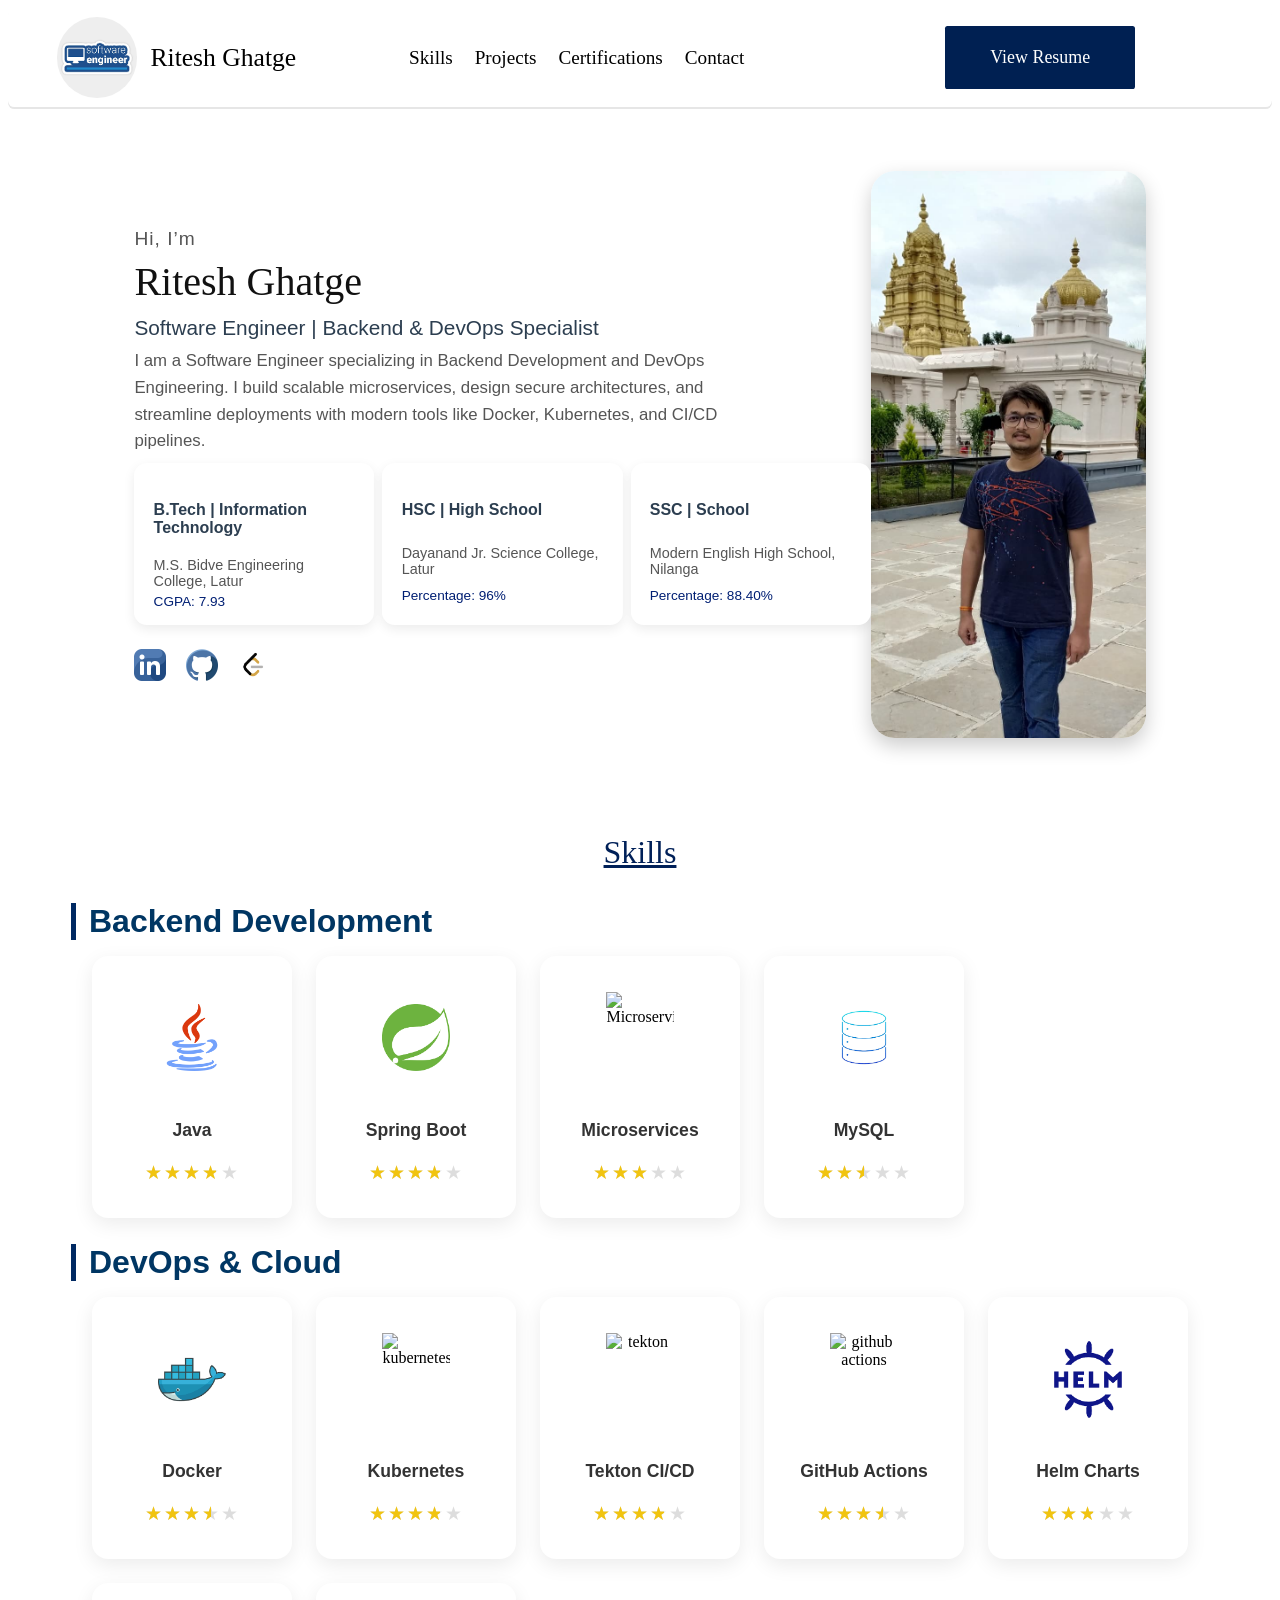
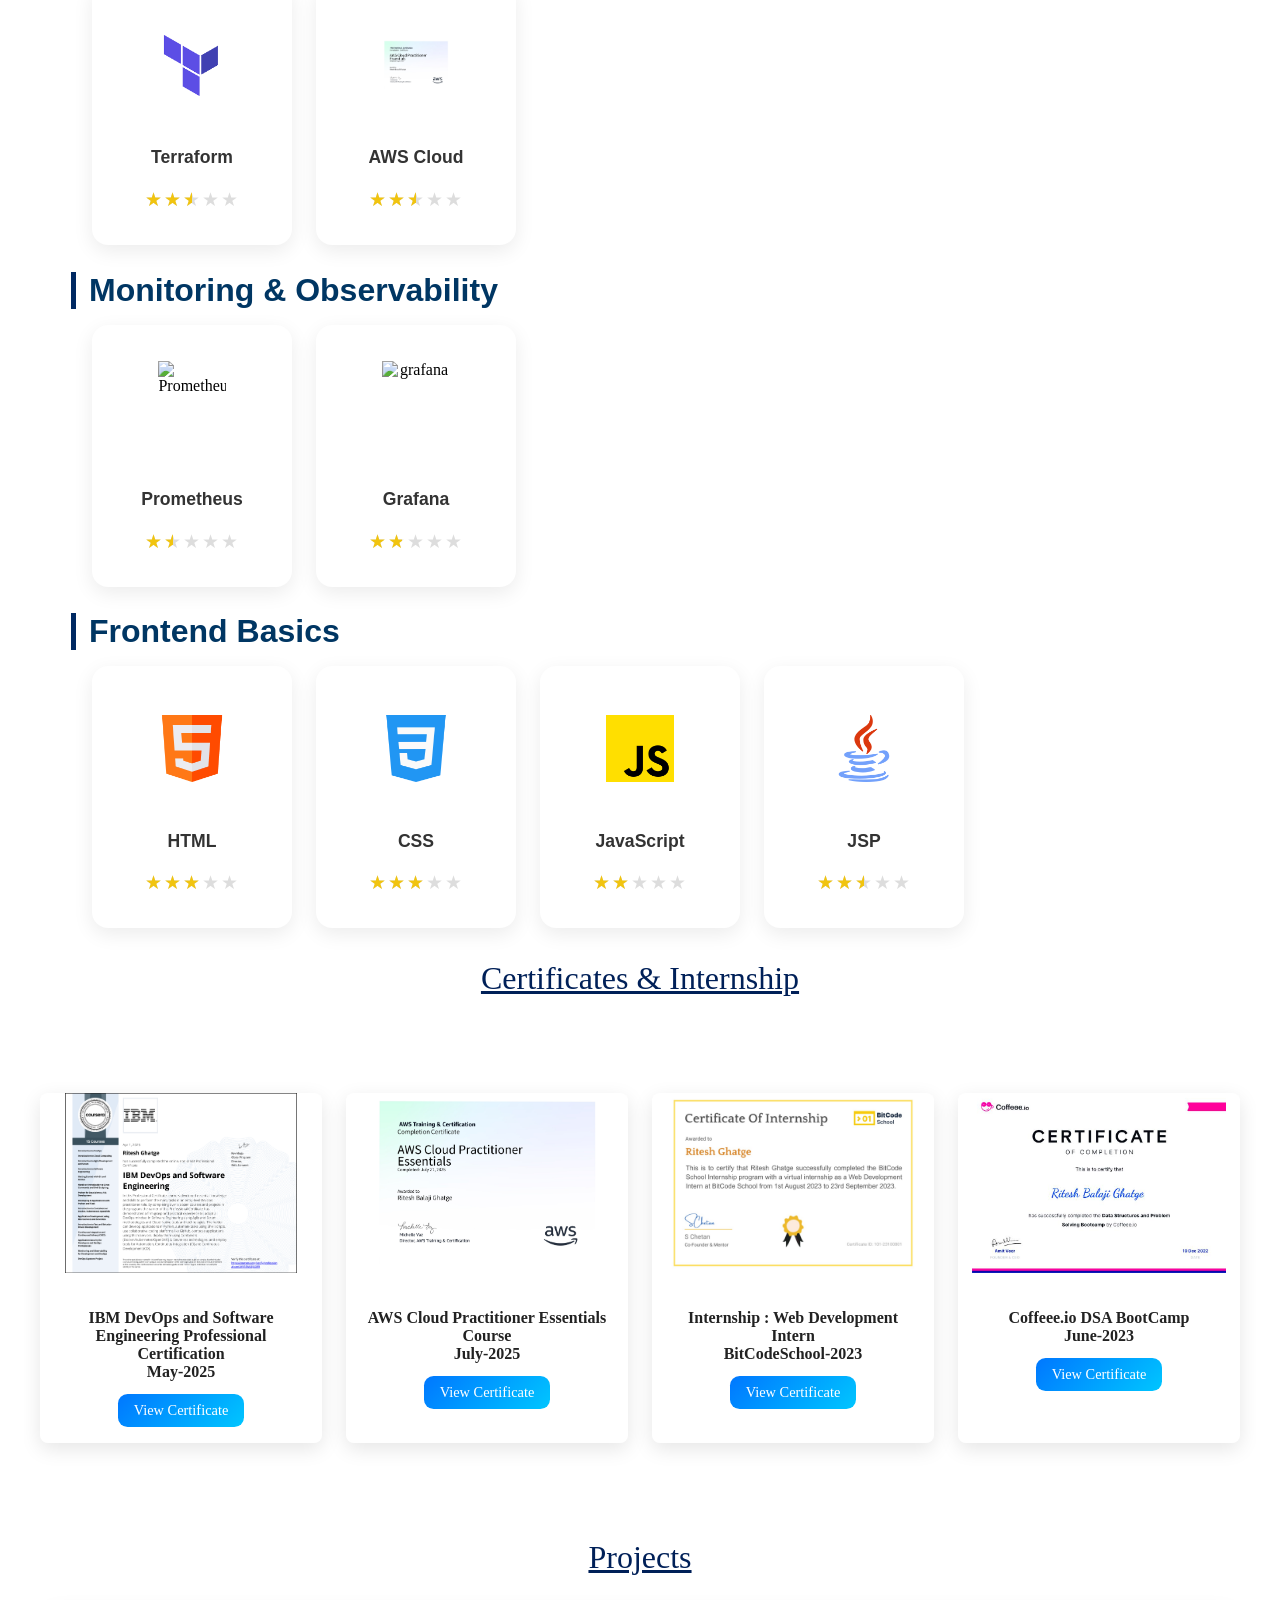
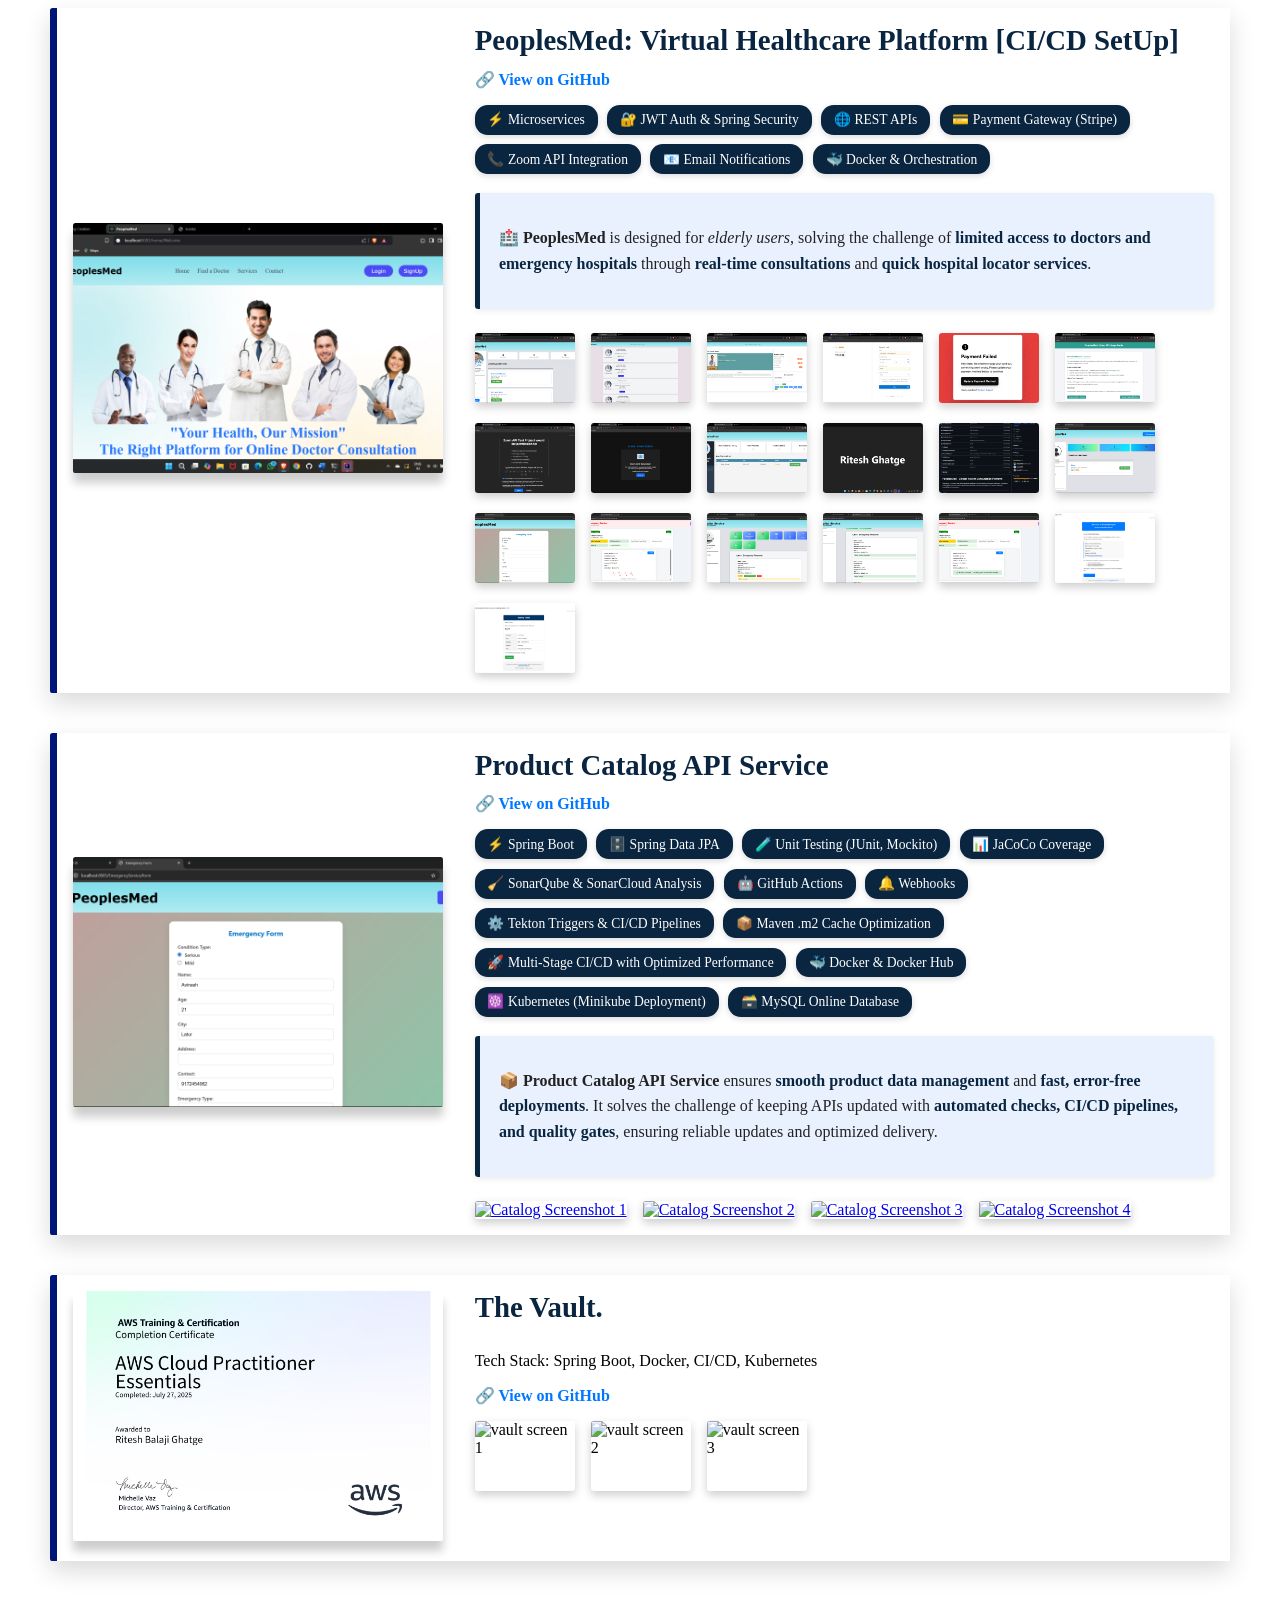
==== commit 1a09c641: "update new" ====
--- a/index.html
+++ b/index.html
@@ -1,438 +1,438 @@
-<!DOCTYPE html>
-<html lang="en">
-<head>
-    <meta charset="UTF-8">
-    <meta name="viewport" content="width=device-width, initial-scale=1.0">
-    <link rel="stylesheet" href="./css/home.css">
-    <title>Portfolio Website: Ritesh Ghatge</title>
-    <link href="https://fonts.googleapis.com/css2?family=Montserrat:wght@600&family=Roboto:wght@400;500&display=swap" rel="stylesheet">
-</head>
-<body>
-    <script>
-    function toggleMenu() {
-    const menu = document.getElementById("mobileMenu");
-    menu.classList.toggle("show");
-    }
-   </script>
-   
-
-
-    <div class="header">
-        <div class="hamburger" onclick="toggleMenu()">&#9776;</div>
-        <div class="logo">
-            <img src="./Images/Software Engineer Logo.png" alt="Profile Logo">
-            <p>Ritesh Ghatge</p>
-    
-        </div>
-        <div class="links">
-             <a href="#">Skills</a>
-             <a href="#">Projects</a>
-             <a href="#">Certifications</a>
-             <a href="#">Contact</a>
-        </div>
-        <div class="resume">
-            <a href="https://drive.google.com/file/d/1Je00_alSHM8EEd9OSarDaFFnQOm3r9sM/view?usp=sharing" target="_blank"><button>View Resume</button></a>
-        </div>
-        <div class="mob-links">
-            <a href="#" target="_blank"><img src="./Images/linkedin.png" alt="linked in"></a>
-            <a href="#" target="_blank"><img src="./Images/github.png" alt="github"></a>
-            <a href="#" target="_blank"><img src="./Images/leetcode1.png" alt="leetcode"></a>
-        </div>
-    </div>
-     <div class="mobile-menu" id="mobileMenu">
-         <a href="#">Skills</a>
-         <a href="#">Projects</a>
-         <a href="#">Certifications</a>
-         <a href="https://drive.google.com/file/d/1Je00_alSHM8EEd9OSarDaFFnQOm3r9sM/view?usp=sharing" target="_blank"><button>View Resume</button></a>
-      </div>
-
-   <div class="intro">
-    <div class="description">
-     <div class="name">
-       <span class="greet">Hi, I’m</span>
-       <span class="myname">Ritesh Ghatge</span>
-       <span class="role">Software Engineer | Backend & DevOps Specialist</span></span>
-       <span class="tagline">
-        I am a Software Engineer specializing in Backend Development and DevOps Engineering. 
-        I build scalable microservices, design secure architectures, and streamline deployments 
-        with modern tools like Docker, Kubernetes, and CI/CD pipelines.
-      </span>
-     </div>
-     <div class="edu-cards">
-       <div class="edu-card">
-         <h4>B.Tech |  Information Technology</h4>
-         <p>M.S. Bidve Engineering College, Latur</p>
-         <span class="marks">CGPA: 7.93</span>
-       </div>
-       <div class="edu-card">
-         <h4>HSC | High School</h4>
-         <p>Dayanand Jr. Science College, Latur</p>
-         <span class="marks">Percentage: 96%</span>
-       </div>
-       <div class="edu-card">
-         <h4>SSC | School</h4>
-         <p>Modern English High School, Nilanga</p>
-         <span class="marks">Percentage: 88.40%</span>
-       </div>
-      </div>
-     <div class="web-links">
-            <a href="#" target="_blank"><img src="./Images/linkedin.png" alt="linked in"></a>
-            <a href="#" target="_blank"><img src="./Images/github.png" alt="github"></a>
-            <a href="#" target="_blank"><img src="./Images/leetcode1.png" alt="leetcode"></a>
-     </div>
-  </div>
-  <div class="profile_photo">
-    <img src="./Images/profile_photo.jpg" alt="Profile Photo">
-    </div>
-  </div>
-
-   <div class="heading">
-        <p>Skills</p>
-    </div>
-  <!-- Skills Section -->
-<section class="skills">
-  <!-- Backend Development -->
-  <div class="skills-group">
-    <h2 class="skills-heading">Backend Development</h2>
-    <div class="skills-grid">
-      <div class="skill-card">
-        <img src="./Images/java.png" alt="Java">
-        <div class="skill-name">Java</div>
-        <div class="stars" style="--rating: 75%;"></div>
-      </div>
-
-      <div class="skill-card">
-        <img src="./Images/spring.png" alt="spring boot">
-        <div class="skill-name">Spring Boot</div>
-        <div class="stars" style="--rating: 75%;"></div>
-      </div>
-
-      <div class="skill-card">
-        <img src="./Images/microservice-skill.jpeg" alt="Microservices">
-        <div class="skill-name">Microservices</div>
-        <div class="stars" style="--rating: 60%;"></div>
-      </div>
-
-      <div class="skill-card">
-        <img src="./Images/mysql.png" alt="MySQL">
-        <div class="skill-name">MySQL</div>
-        <div class="stars" style="--rating: 50%;"></div>
-      </div>
-    </div>
-  </div>
-
-  <!-- DevOps & Cloud -->
-  <div class="skills-group">
-    <h2 class="skills-heading">DevOps & Cloud</h2>
-    <div class="skills-grid">
-      <div class="skill-card">
-        <img src="./Images/docker-skill.png" alt="Docker">
-        <div class="skill-name">Docker</div>
-        <div class="stars" style="--rating: 70%;"></div>
-      </div>
-
-      <div class="skill-card">
-        <img src="./Images/k8s skill.png" alt="kubernetes">
-        <div class="skill-name">Kubernetes</div>
-        <div class="stars" style="--rating: 75%;"></div>
-      </div>
-
-      <div class="skill-card">
-        <img src="./Images/tekton-cicd-skill.jpeg" alt="tekton">
-        <div class="skill-name">Tekton CI/CD</div>
-        <div class="stars" style="--rating: 75%;"></div>
-      </div>
-
-      <div class="skill-card">
-        <img src="./Images/GA-skill.jpeg" alt="github actions">
-        <div class="skill-name">GitHub Actions</div>
-        <div class="stars" style="--rating: 70%;"></div>
-      </div>
-
-      <div class="skill-card">
-        <img src="./Images/helm skill.png" alt="helm">
-        <div class="skill-name">Helm Charts</div>
-        <div class="stars" style="--rating: 55%;"></div>
-      </div>
-
-      <div class="skill-card">
-        <img src="./Images/terraform-skill.png" alt="terraform">
-        <div class="skill-name">Terraform</div>
-        <div class="stars" style="--rating: 50%;"></div>
-      </div>
-
-       <div class="skill-card">
-        <img src="./Images/AWS_Cert.png" alt="terraform">
-        <div class="skill-name">AWS Cloud</div>
-        <div class="stars" style="--rating: 50%;"></div>
-      </div>
-    </div>
-  </div>
-
-  <!-- Monitoring -->
-  <div class="skills-group">
-    <h2 class="skills-heading">Monitoring & Observability</h2>
-    <div class="skills-grid">
-      <div class="skill-card">
-        <img src="./Images/Prometheus skill.png" alt="Prometheus">
-        <div class="skill-name">Prometheus</div>
-        <div class="stars" style="--rating: 30%;"></div>
-      </div>
-
-      <div class="skill-card">
-        <img src="./Images/grafana skill.jpeg" alt="grafana">
-        <div class="skill-name">Grafana</div>
-        <div class="stars" style="--rating: 35%;"></div>
-      </div>
-    </div>
-  </div>
-
-  <!-- Frontend -->
-  <div class="skills-group">
-    <h2 class="skills-heading">Frontend Basics</h2>
-    <div class="skills-grid">
-      <div class="skill-card"><img src="./Images/html.png" alt="html"><div class="skill-name">HTML</div><div class="stars" style="--rating: 60%;"></div></div>
-      <div class="skill-card"><img src="./Images/css-3.png" alt="css"><div class="skill-name">CSS</div><div class="stars" style="--rating: 60%;"></div></div>
-      <div class="skill-card"><img src="./Images/js.png" alt="js"><div class="skill-name">JavaScript</div><div class="stars" style="--rating: 40%;"></div></div>
-       <div class="skill-card"><img src="./Images/java.png" alt="js"><div class="skill-name">JSP</div><div class="stars" style="--rating: 50%;"></div></div>
-    </div>
-  </div>
-</section>
-
-
-  <div class="heading">
-    <p>Certificates & Internship</p>
-  </div>
-   <!-- Certifications Section -->
-  <div class="certifications">
-   <div class="cert-grid">
-    <div class="certification-card">
-      <img src="./Images/IBM DevOps Cert.png" alt="DevOps Certificate">
-      <div class="cert-info">
-        <p>IBM DevOps and Software Engineering Professional Certification <br> May-2025</p>
-        <a href="https://www.coursera.org/account/accomplishments/professional-cert/WKF4W64JLXW9" target="_blank">View Certificate</a>
-      </div>
-    </div>
-
-    <div class="certification-card">
-      <img src="./Images/AWS_Cert.png" alt="AWS Certificate">
-      <div class="cert-info">
-        <p>AWS Cloud Practitioner Essentials <br> Course <br> July-2025</p>
-        <a href="/Images/AWS_Cert.png" target="_blank">View Certificate</a>
-      </div>
-    </div>
-
-     <div class="certification-card">
-      <img src="./Images/Internship Cert.jpg" alt="Internship">
-      <div class="cert-info">
-        <p>Internship : Web Development Intern <br>
-            BitCodeSchool-2023</p>
-        <a href="./Images/Internship Cert.jpg" target="_blank">View Certificate</a>
-      </div>
-    </div>
-
-    <div class="certification-card">
-      <img src="./Images/DSA-Cert.jpeg" alt="DSA">
-      <div class="cert-info">
-        <p>Coffeee.io DSA BootCamp <br>June-2023</p>
-        <a href="./Images/DSA-Cert.jpeg" target="_blank">View Certificate</a>
-      </div>
-    </div>
-    </div>
-  </div>
-
-   <div class="heading">
-     <p>Projects</p>
-   </div>
-   <div class="projects">
-
-
-          <div class="project-card">
-          <!-- Main Project Image -->
-          <div class="project-img">
-            <img src="./Images/PeoplesMed/Screenshot (234).png" alt="PeoplesMed">
-          </div>
-        
-          <!-- Description -->
-          <div class="project-description">
-            <div class="project-name">PeoplesMed: Virtual Healthcare Platform  [CI/CD SetUp]</div>
-            
-            <div class="project-url">
-              <a href="#">🔗 View on GitHub</a>
-            </div>
-        
-            <!-- Tech Used -->
-            <div class="project-techstack">
-              <span>⚡ Microservices</span>
-              <span>🔐 JWT Auth & Spring Security</span>
-              <span>🌐 REST APIs</span>
-              <span>💳 Payment Gateway (Stripe)</span>
-              <span>📞 Zoom API Integration</span>
-              <span>📧 Email Notifications</span>
-              <span>🐳 Docker & Orchestration</span>
-            </div>
-        
-            <!-- Problem Statement -->
-            <div class="project-problem">
-              <p>
-                🏥 <strong>PeoplesMed</strong> is designed for <em>elderly users</em>, solving the challenge of 
-                <span class="highlight">limited access to doctors and emergency hospitals</span> 
-                through <span class="highlight">real-time consultations</span> and 
-                <span class="highlight">quick hospital locator services</span>.
-              </p>
-            </div>
-
-        
-            <!-- Small Images -->
-              <div class="project-images">
-                          <a href="./Images/PeoplesMed/Screenshot (242).png" >
-                   <img src="./Images/PeoplesMed/Screenshot (242).png" alt="vault screen 1">
-                 </a>
-                 <a href="./Images/PeoplesMed/Screenshot (243).png">
-                   <img src="./Images/PeoplesMed/Screenshot (243).png" alt="vault screen 2">
-                 </a>
-                 <a href="./Images/PeoplesMed/Screenshot (244).png">
-                   <img src="./Images/PeoplesMed/Screenshot (244).png" alt="vault screen 3">
-                 </a>
-                 <a href="./Images/PeoplesMed/Screenshot (251).png">
-                   <img src="./Images/PeoplesMed/Screenshot (251).png" alt="vault screen 4">
-                 </a>
-                 <a href="./Images/PeoplesMed/Screenshot (252).png">
-                   <img src="./Images/PeoplesMed/Screenshot (252).png" alt="vault screen 5">
-                 </a>
-                 <a href="./Images/PeoplesMed/Screenshot (247).png">
-                   <img src="./Images/PeoplesMed/Screenshot (247).png" alt="vault screen 6">
-                 </a>
-                 <a href="./Images/PeoplesMed/Screenshot (248).png">
-                   <img src="./Images/PeoplesMed/Screenshot (248).png" alt="vault screen 6">
-                 </a>
-                <a href="./Images/PeoplesMed/Screenshot (249).png">
-                  <img src="./Images/PeoplesMed/Screenshot (249).png" alt="vault screen 6">
-                </a>
-                <a href="./Images/PeoplesMed/Screenshot (238).png">
-                  <img src="./Images/PeoplesMed/Screenshot (238).png" alt="vault screen 6">
-                </a>
-                <a href="./Images/PeoplesMed/Screenshot (239).png">
-                  <img src="./Images/PeoplesMed/Screenshot (239).png" alt="vault screen 6">
-                </a>
-                <a href="./Images/PeoplesMed/1.png">
-                  <img src="./Images/PeoplesMed/1.png" alt="vault screen 6">
-                </a>
-                <a href="./Images/PeoplesMed/Screenshot (9).png">
-                  <img src="./Images/PeoplesMed/Screenshot (9).png" alt="vault screen 6">
-                </a>
-                <a href="./Images/PeoplesMed/Screenshot (10).png">
-                  <img src="./Images/PeoplesMed/Screenshot (10).png" alt="vault screen 6">
-                </a>
-                <a href="./Images/PeoplesMed/Screenshot (11).png">
-                  <img src="./Images/PeoplesMed/Screenshot (11).png" alt="vault screen 6">
-                </a>
-                <a href="./Images/PeoplesMed/Screenshot (13).png">
-                  <img src="./Images/PeoplesMed/Screenshot (13).png" alt="vault screen 6">
-                </a>
-                <a href="./Images/PeoplesMed/Screenshot (14).png">
-                  <img src="./Images/PeoplesMed/Screenshot (14).png" alt="vault screen 6">
-                </a>
-                <a href="./Images/PeoplesMed/Screenshot (15).png">
-                  <img src="./Images/PeoplesMed/Screenshot (15).png" alt="vault screen 6">
-                </a>
-                <a href="./Images/PeoplesMed/Screenshot1.png">
-                  <img src="./Images/PeoplesMed/Screenshot1.png" alt="vault screen 6">
-                </a>
-                <a href="./Images/PeoplesMed/Screenshot2.png">
-                  <img src="./Images/PeoplesMed/Screenshot2.png" alt="vault screen 6">
-                </a>
-             
-              <!-- ... keep others -->
-            </div>
-          </div>
-        </div>
-        
-     
-     
-          <div class="project-card">
-        <!-- Main Project Image -->
-        <div class="project-img">
-          <img src="./Images/PeoplesMed/Screenshot (10).png" alt="Product Catalog API Service">
-        </div>
-      
-        <!-- Description -->
-        <div class="project-description">
-          <div class="project-name">Product Catalog API Service</div>
-          
-          <div class="project-url">
-            <a href="#">🔗 View on GitHub</a>
-          </div>
-      
-          <!-- Tech Used -->
-          <div class="project-techstack">
-            <span>⚡ Spring Boot</span>
-            <span>🗄️ Spring Data JPA</span>
-            <span>🧪 Unit Testing (JUnit, Mockito)</span>
-            <span>📊 JaCoCo Coverage</span>
-            <span>🧹 SonarQube & SonarCloud Analysis</span>
-            <span>🤖 GitHub Actions</span>
-            <span>🔔 Webhooks</span>
-            <span>⚙️ Tekton Triggers & CI/CD Pipelines</span>
-            <span>📦 Maven .m2 Cache Optimization</span>
-            <span>🚀 Multi-Stage CI/CD with Optimized Performance</span>
-            <span>🐳 Docker & Docker Hub</span>
-            <span>☸️ Kubernetes (Minikube Deployment)</span>
-            <span>🗃️ MySQL Online Database</span>
-          </div>
-      
-          <!-- Problem Statement -->
-          <div class="project-problem">
-            <p>
-              📦 <strong>Product Catalog API Service</strong> ensures 
-              <span class="highlight">smooth product data management</span> 
-              and <span class="highlight">fast, error-free deployments</span>.  
-              It solves the challenge of keeping APIs updated with 
-              <span class="highlight">automated checks, CI/CD pipelines, and quality gates</span>, 
-              ensuring reliable updates and optimized delivery.
-            </p>
-          </div>
-      
-          <!-- Small Images -->
-          <div class="project-images">
-            <a href="./Images/ProductCatalog/1.png"><img src="./Images/ProductCatalog/1.png" alt="Catalog Screenshot 1"></a>
-            <a href="./Images/ProductCatalog/2.png"><img src="./Images/ProductCatalog/2.png" alt="Catalog Screenshot 2"></a>
-            <a href="./Images/ProductCatalog/3.png"><img src="./Images/ProductCatalog/3.png" alt="Catalog Screenshot 3"></a>
-            <a href="./Images/ProductCatalog/4.png"><img src="./Images/ProductCatalog/4.png" alt="Catalog Screenshot 4"></a>
-            <!-- Add more if needed -->
-          </div>
-        </div>
-      </div>
-      
-    
-    <div class="project-card">
-    <!-- Main Project Image -->
-    <div class="project-img">
-      <img src="./Images/AWS_Cert.png" alt="vault">
-    </div>
-
-    <!-- Description -->
-    <div class="project-description">
-      <div class="project-name">The Vault.</div>
-      <div class="project-tech">
-        <p>Tech Stack: Spring Boot, Docker, CI/CD, Kubernetes</p>
-      </div>
-      <div class="project-url">
-        <a href="#">🔗 View on GitHub</a>
-      </div>
-
-      <!-- Small Images -->
-      <div class="project-images">
-        <img src="./Images/vault1.jpg" alt="vault screen 1">
-        <img src="./Images/vault2.jpg" alt="vault screen 2">
-        <img src="./Images/vault3.jpg" alt="vault screen 3">
-      </div>
-    </div>
-    </div>
-
-
-
-   </div>
-
-</body>
+<!DOCTYPE html>
+<html lang="en">
+<head>
+    <meta charset="UTF-8">
+    <meta name="viewport" content="width=device-width, initial-scale=1.0">
+    <link rel="stylesheet" href="./css/home.css">
+    <title>Portfolio Website: Ritesh Ghatge</title>
+    <link href="https://fonts.googleapis.com/css2?family=Montserrat:wght@600&family=Roboto:wght@400;500&display=swap" rel="stylesheet">
+</head>
+<body>
+    <script>
+    function toggleMenu() {
+    const menu = document.getElementById("mobileMenu");
+    menu.classList.toggle("show");
+    }
+   </script>
+   
+
+
+    <div class="header">
+        <div class="hamburger" onclick="toggleMenu()">&#9776;</div>
+        <div class="logo">
+            <img src="./Images/Software Engineer Logo.png" alt="Profile Logo">
+            <p>Ritesh Ghatge</p>
+    
+        </div>
+        <div class="links">
+             <a href="#">Skills</a>
+             <a href="#">Projects</a>
+             <a href="#">Certifications</a>
+             <a href="#">Contact</a>
+        </div>
+        <div class="resume">
+            <a href="https://drive.google.com/file/d/1Je00_alSHM8EEd9OSarDaFFnQOm3r9sM/view?usp=sharing" target="_blank"><button>View Resume</button></a>
+        </div>
+        <div class="mob-links">
+            <a href="#" target="_blank"><img src="./Images/linkedin.png" alt="linked in"></a>
+            <a href="#" target="_blank"><img src="./Images/github.png" alt="github"></a>
+            <a href="#" target="_blank"><img src="./Images/leetcode1.png" alt="leetcode"></a>
+        </div>
+    </div>
+     <div class="mobile-menu" id="mobileMenu">
+         <a href="#">Skills</a>
+         <a href="#">Projects</a>
+         <a href="#">Certifications</a>
+         <a href="https://drive.google.com/file/d/1Je00_alSHM8EEd9OSarDaFFnQOm3r9sM/view?usp=sharing" target="_blank"><button>View Resume</button></a>
+      </div>
+
+   <div class="intro">
+    <div class="description">
+     <div class="name">
+       <span class="greet">Hi, I’m</span>
+       <span class="myname">Ritesh Ghatge</span>
+       <span class="role">Software Engineer | Backend & DevOps Specialist</span></span>
+       <span class="tagline">
+        I am a Software Engineer specializing in Backend Development and DevOps Engineering. 
+        I build scalable microservices, design secure architectures, and streamline deployments 
+        with modern tools like Docker, Kubernetes, and CI/CD pipelines.
+      </span>
+     </div>
+     <div class="edu-cards">
+       <div class="edu-card">
+         <h4>B.Tech |  Information Technology</h4>
+         <p>M.S. Bidve Engineering College, Latur</p>
+         <span class="marks">CGPA: 7.93</span>
+       </div>
+       <div class="edu-card">
+         <h4>HSC | High School</h4>
+         <p>Dayanand Jr. Science College, Latur</p>
+         <span class="marks">Percentage: 96%</span>
+       </div>
+       <div class="edu-card">
+         <h4>SSC | School</h4>
+         <p>Modern English High School, Nilanga</p>
+         <span class="marks">Percentage: 88.40%</span>
+       </div>
+      </div>
+     <div class="web-links">
+            <a href="#" target="_blank"><img src="./Images/linkedin.png" alt="linked in"></a>
+            <a href="#" target="_blank"><img src="./Images/github.png" alt="github"></a>
+            <a href="#" target="_blank"><img src="./Images/leetcode1.png" alt="leetcode"></a>
+     </div>
+  </div>
+  <div class="profile_photo">
+    <img src="./Images/profile_photo.jpg" alt="Profile Photo">
+    </div>
+  </div>
+
+   <div class="heading">
+        <p>Skills</p>
+    </div>
+  <!-- Skills Section -->
+<section class="skills">
+  <!-- Backend Development -->
+  <div class="skills-group">
+    <h2 class="skills-heading">Backend Development</h2>
+    <div class="skills-grid">
+      <div class="skill-card">
+        <img src="./Images/java.png" alt="Java">
+        <div class="skill-name">Java</div>
+        <div class="stars" style="--rating: 75%;"></div>
+      </div>
+
+      <div class="skill-card">
+        <img src="./Images/spring.png" alt="spring boot">
+        <div class="skill-name">Spring Boot</div>
+        <div class="stars" style="--rating: 75%;"></div>
+      </div>
+
+      <div class="skill-card">
+        <img src="./Images/microservice-skill.jpeg" alt="Microservices">
+        <div class="skill-name">Microservices</div>
+        <div class="stars" style="--rating: 60%;"></div>
+      </div>
+
+      <div class="skill-card">
+        <img src="./Images/mysql.png" alt="MySQL">
+        <div class="skill-name">MySQL</div>
+        <div class="stars" style="--rating: 50%;"></div>
+      </div>
+    </div>
+  </div>
+
+  <!-- DevOps & Cloud -->
+  <div class="skills-group">
+    <h2 class="skills-heading">DevOps & Cloud</h2>
+    <div class="skills-grid">
+      <div class="skill-card">
+        <img src="./Images/docker-skill.png" alt="Docker">
+        <div class="skill-name">Docker</div>
+        <div class="stars" style="--rating: 70%;"></div>
+      </div>
+
+      <div class="skill-card">
+        <img src="./Images/k8s skill.png" alt="kubernetes">
+        <div class="skill-name">Kubernetes</div>
+        <div class="stars" style="--rating: 75%;"></div>
+      </div>
+
+      <div class="skill-card">
+        <img src="./Images/tekton-cicd-skill.jpeg" alt="tekton">
+        <div class="skill-name">Tekton CI/CD</div>
+        <div class="stars" style="--rating: 75%;"></div>
+      </div>
+
+      <div class="skill-card">
+        <img src="./Images/GA-skill.jpeg" alt="github actions">
+        <div class="skill-name">GitHub Actions</div>
+        <div class="stars" style="--rating: 70%;"></div>
+      </div>
+
+      <div class="skill-card">
+        <img src="./Images/helm skill.png" alt="helm">
+        <div class="skill-name">Helm Charts</div>
+        <div class="stars" style="--rating: 55%;"></div>
+      </div>
+
+      <div class="skill-card">
+        <img src="./Images/terraform-skill.png" alt="terraform">
+        <div class="skill-name">Terraform</div>
+        <div class="stars" style="--rating: 50%;"></div>
+      </div>
+
+       <div class="skill-card">
+        <img src="./Images/AWS_Cert.png" alt="terraform">
+        <div class="skill-name">AWS Cloud</div>
+        <div class="stars" style="--rating: 50%;"></div>
+      </div>
+    </div>
+  </div>
+
+  <!-- Monitoring -->
+  <div class="skills-group">
+    <h2 class="skills-heading">Monitoring & Observability</h2>
+    <div class="skills-grid">
+      <div class="skill-card">
+        <img src="./Images/Prometheus skill.png" alt="Prometheus">
+        <div class="skill-name">Prometheus</div>
+        <div class="stars" style="--rating: 30%;"></div>
+      </div>
+
+      <div class="skill-card">
+        <img src="./Images/grafana skill.jpeg" alt="grafana">
+        <div class="skill-name">Grafana</div>
+        <div class="stars" style="--rating: 35%;"></div>
+      </div>
+    </div>
+  </div>
+
+  <!-- Frontend -->
+  <div class="skills-group">
+    <h2 class="skills-heading">Frontend Basics</h2>
+    <div class="skills-grid">
+      <div class="skill-card"><img src="./Images/html.png" alt="html"><div class="skill-name">HTML</div><div class="stars" style="--rating: 60%;"></div></div>
+      <div class="skill-card"><img src="./Images/css-3.png" alt="css"><div class="skill-name">CSS</div><div class="stars" style="--rating: 60%;"></div></div>
+      <div class="skill-card"><img src="./Images/js.png" alt="js"><div class="skill-name">JavaScript</div><div class="stars" style="--rating: 40%;"></div></div>
+       <div class="skill-card"><img src="./Images/java.png" alt="js"><div class="skill-name">JSP</div><div class="stars" style="--rating: 50%;"></div></div>
+    </div>
+  </div>
+</section>
+
+
+  <div class="heading">
+    <p>Certificates & Internship</p>
+  </div>
+   <!-- Certifications Section -->
+  <div class="certifications">
+   <div class="cert-grid">
+    <div class="certification-card">
+      <img src="./Images/IBM DevOps Cert.png" alt="DevOps Certificate">
+      <div class="cert-info">
+        <p>IBM DevOps and Software Engineering Professional Certification <br> May-2025</p>
+        <a href="https://www.coursera.org/account/accomplishments/professional-cert/WKF4W64JLXW9" target="_blank">View Certificate</a>
+      </div>
+    </div>
+
+    <div class="certification-card">
+      <img src="./Images/AWS_Cert.png" alt="AWS Certificate">
+      <div class="cert-info">
+        <p>AWS Cloud Practitioner Essentials <br> Course <br> July-2025</p>
+        <a href="/Images/AWS_Cert.png" target="_blank">View Certificate</a>
+      </div>
+    </div>
+
+     <div class="certification-card">
+      <img src="./Images/Internship Cert.jpg" alt="Internship">
+      <div class="cert-info">
+        <p>Internship : Web Development Intern <br>
+            BitCodeSchool-2023</p>
+        <a href="./Images/Internship Cert.jpg" target="_blank">View Certificate</a>
+      </div>
+    </div>
+
+    <div class="certification-card">
+      <img src="./Images/DSA-Cert.jpeg" alt="DSA">
+      <div class="cert-info">
+        <p>Coffeee.io DSA BootCamp <br>June-2023</p>
+        <a href="./Images/DSA-Cert.jpeg" target="_blank">View Certificate</a>
+      </div>
+    </div>
+    </div>
+  </div>
+
+   <div class="heading">
+     <p>Projects</p>
+   </div>
+   <div class="projects">
+
+
+          <div class="project-card">
+          <!-- Main Project Image -->
+          <div class="project-img">
+            <img src="./Images/PeoplesMed/Screenshot (234).png" alt="PeoplesMed">
+          </div>
+        
+          <!-- Description -->
+          <div class="project-description">
+            <div class="project-name">PeoplesMed: Virtual Healthcare Platform  [CI/CD SetUp]</div>
+            
+            <div class="project-url">
+              <a href="#">🔗 View on GitHub</a>
+            </div>
+        
+            <!-- Tech Used -->
+            <div class="project-techstack">
+              <span>⚡ Microservices</span>
+              <span>🔐 JWT Auth & Spring Security</span>
+              <span>🌐 REST APIs</span>
+              <span>💳 Payment Gateway (Stripe)</span>
+              <span>📞 Zoom API Integration</span>
+              <span>📧 Email Notifications</span>
+              <span>🐳 Docker & Orchestration</span>
+            </div>
+        
+            <!-- Problem Statement -->
+            <div class="project-problem">
+              <p>
+                🏥 <strong>PeoplesMed</strong> is designed for <em>elderly users</em>, solving the challenge of 
+                <span class="highlight">limited access to doctors and emergency hospitals</span> 
+                through <span class="highlight">real-time consultations</span> and 
+                <span class="highlight">quick hospital locator services</span>.
+              </p>
+            </div>
+
+        
+            <!-- Small Images -->
+              <div class="project-images">
+                          <a href="./Images/PeoplesMed/Screenshot (242).png" >
+                   <img src="./Images/PeoplesMed/Screenshot (242).png" alt="vault screen 1">
+                 </a>
+                 <a href="./Images/PeoplesMed/Screenshot (243).png">
+                   <img src="./Images/PeoplesMed/Screenshot (243).png" alt="vault screen 2">
+                 </a>
+                 <a href="./Images/PeoplesMed/Screenshot (244).png">
+                   <img src="./Images/PeoplesMed/Screenshot (244).png" alt="vault screen 3">
+                 </a>
+                 <a href="./Images/PeoplesMed/Screenshot (251).png">
+                   <img src="./Images/PeoplesMed/Screenshot (251).png" alt="vault screen 4">
+                 </a>
+                 <a href="./Images/PeoplesMed/Screenshot (252).png">
+                   <img src="./Images/PeoplesMed/Screenshot (252).png" alt="vault screen 5">
+                 </a>
+                 <a href="./Images/PeoplesMed/Screenshot (247).png">
+                   <img src="./Images/PeoplesMed/Screenshot (247).png" alt="vault screen 6">
+                 </a>
+                 <a href="./Images/PeoplesMed/Screenshot (248).png">
+                   <img src="./Images/PeoplesMed/Screenshot (248).png" alt="vault screen 6">
+                 </a>
+                <a href="./Images/PeoplesMed/Screenshot (249).png">
+                  <img src="./Images/PeoplesMed/Screenshot (249).png" alt="vault screen 6">
+                </a>
+                <a href="./Images/PeoplesMed/Screenshot (238).png">
+                  <img src="./Images/PeoplesMed/Screenshot (238).png" alt="vault screen 6">
+                </a>
+                <a href="./Images/PeoplesMed/Screenshot (239).png">
+                  <img src="./Images/PeoplesMed/Screenshot (239).png" alt="vault screen 6">
+                </a>
+                <a href="./Images/PeoplesMed/1.png">
+                  <img src="./Images/PeoplesMed/1.png" alt="vault screen 6">
+                </a>
+                <a href="./Images/PeoplesMed/Screenshot (9).png">
+                  <img src="./Images/PeoplesMed/Screenshot (9).png" alt="vault screen 6">
+                </a>
+                <a href="./Images/PeoplesMed/Screenshot (10).png">
+                  <img src="./Images/PeoplesMed/Screenshot (10).png" alt="vault screen 6">
+                </a>
+                <a href="./Images/PeoplesMed/Screenshot (11).png">
+                  <img src="./Images/PeoplesMed/Screenshot (11).png" alt="vault screen 6">
+                </a>
+                <a href="./Images/PeoplesMed/Screenshot (13).png">
+                  <img src="./Images/PeoplesMed/Screenshot (13).png" alt="vault screen 6">
+                </a>
+                <a href="./Images/PeoplesMed/Screenshot (14).png">
+                  <img src="./Images/PeoplesMed/Screenshot (14).png" alt="vault screen 6">
+                </a>
+                <a href="./Images/PeoplesMed/Screenshot (15).png">
+                  <img src="./Images/PeoplesMed/Screenshot (15).png" alt="vault screen 6">
+                </a>
+                <a href="./Images/PeoplesMed/Screenshot1.png">
+                  <img src="./Images/PeoplesMed/Screenshot1.png" alt="vault screen 6">
+                </a>
+                <a href="./Images/PeoplesMed/Screenshot2.png">
+                  <img src="./Images/PeoplesMed/Screenshot2.png" alt="vault screen 6">
+                </a>
+             
+              <!-- ... keep others -->
+            </div>
+          </div>
+        </div>
+        
+     
+     
+          <div class="project-card">
+        <!-- Main Project Image -->
+        <div class="project-img">
+          <img src="./Images/PeoplesMed/Screenshot (10).png" alt="Product Catalog API Service">
+        </div>
+      
+        <!-- Description -->
+        <div class="project-description">
+          <div class="project-name">Product Catalog API Service</div>
+          
+          <div class="project-url">
+            <a href="#">🔗 View on GitHub</a>
+          </div>
+      
+          <!-- Tech Used -->
+          <div class="project-techstack">
+            <span>⚡ Spring Boot</span>
+            <span>🗄️ Spring Data JPA</span>
+            <span>🧪 Unit Testing (JUnit, Mockito)</span>
+            <span>📊 JaCoCo Coverage</span>
+            <span>🧹 SonarQube & SonarCloud Analysis</span>
+            <span>🤖 GitHub Actions</span>
+            <span>🔔 Webhooks</span>
+            <span>⚙️ Tekton Triggers & CI/CD Pipelines</span>
+            <span>📦 Maven .m2 Cache Optimization</span>
+            <span>🚀 Multi-Stage CI/CD with Optimized Performance</span>
+            <span>🐳 Docker & Docker Hub</span>
+            <span>☸️ Kubernetes (Minikube Deployment)</span>
+            <span>🗃️ MySQL Online Database</span>
+          </div>
+      
+          <!-- Problem Statement -->
+          <div class="project-problem">
+            <p>
+              📦 <strong>Product Catalog API Service</strong> ensures 
+              <span class="highlight">smooth product data management</span> 
+              and <span class="highlight">fast, error-free deployments</span>.  
+              It solves the challenge of keeping APIs updated with 
+              <span class="highlight">automated checks, CI/CD pipelines, and quality gates</span>, 
+              ensuring reliable updates and optimized delivery.
+            </p>
+          </div>
+      
+          <!-- Small Images -->
+          <div class="project-images">
+            <a href="./Images/ProductCatalog/1.png"><img src="./Images/ProductCatalog/1.png" alt="Catalog Screenshot 1"></a>
+            <a href="./Images/ProductCatalog/2.png"><img src="./Images/ProductCatalog/2.png" alt="Catalog Screenshot 2"></a>
+            <a href="./Images/ProductCatalog/3.png"><img src="./Images/ProductCatalog/3.png" alt="Catalog Screenshot 3"></a>
+            <a href="./Images/ProductCatalog/4.png"><img src="./Images/ProductCatalog/4.png" alt="Catalog Screenshot 4"></a>
+            <!-- Add more if needed -->
+          </div>
+        </div>
+      </div>
+      
+    
+    <div class="project-card">
+    <!-- Main Project Image -->
+    <div class="project-img">
+      <img src="./Images/AWS_Cert.png" alt="vault">
+    </div>
+
+    <!-- Description -->
+    <div class="project-description">
+      <div class="project-name">The Vault.</div>
+      <div class="project-tech">
+        <p>Tech Stack: Spring Boot, Docker, CI/CD, Kubernetes</p>
+      </div>
+      <div class="project-url">
+        <a href="#">🔗 View on GitHub</a>
+      </div>
+
+      <!-- Small Images -->
+      <div class="project-images">
+        <img src="./Images/vault1.jpg" alt="vault screen 1">
+        <img src="./Images/vault2.jpg" alt="vault screen 2">
+        <img src="./Images/vault3.jpg" alt="vault screen 3">
+      </div>
+    </div>
+    </div>
+
+
+
+   </div>
+
+</body>
 </html>
--- a/css/home.css
+++ b/css/home.css
@@ -0,0 +1,809 @@
+.body{
+    background-color: white;
+}
+.header{
+    position:relative;
+    border: none;
+    border-style: none;
+    border-radius: 0.5vw;
+    box-shadow: 0px 2px 0px 0px rgb(132, 132, 132,0.2);
+    display:inline-flex;
+    overflow: hidden;
+    margin: auto;
+    width: 100%;
+    height: 11vh;
+    justify-content:space-evenly;
+}
+.logo{
+    /* border:1px solid red; */
+    position: relative;
+    width:20%;
+    display:inline-flex;
+    justify-content: flex-start;
+    height: 90%;
+    margin: auto;
+    /* border: 1px solid red; */
+}
+.logo img{
+    position: relative;
+    border-radius: 50%;
+    height: 90%;
+    margin: auto;
+}
+.logo p{
+    /* border: 1px solid red; */
+    position: relative;
+    margin: auto;
+    font-size: 2vw;
+    font-family:Georgia, 'Times New Roman', Times, serif;
+}
+.links{
+    /* border: 2px solid red; */
+    position: relative;
+    margin: auto;
+    display: inline-flex;
+    justify-content: space-evenly;
+    align-items: center;
+    width: 30%;
+}
+.links a{
+    /* border: 1px solid blue; */
+    color: black;
+    border-style: none;
+    font-size: 1.5vw;
+    text-decoration: none;
+}
+.links a:hover{
+    box-shadow: 0px 1px 0px 0px rgb(30, 30, 30);
+}
+
+.resume{
+    /* border: 1px solid rgb(44, 34, 34); */
+    position: relative;
+    width: 30%;
+    margin: auto;
+    display:inline-flex;
+    height: 90%;
+    
+}
+.resume a{
+    /* border: 1px solid red; */
+    position: relative;
+    margin: auto;
+    width: 50%;
+    height: 70%;
+    display: inline;
+    justify-content: center;
+    
+}
+.resume a button{
+    border-style: none;
+    position: relative;
+    margin: auto;
+    width: 100%;
+    height: 100%;
+    font-size: 1.4vw;
+    font-family: Georgia, 'Times New Roman', Times, serif;
+    background-color: rgb(0, 32, 82);
+    color: white;
+    font-weight:400;
+    border-radius: 0.2vw;
+}
+.resume a  :hover{
+    /* background-color: rgb(46, 137, 0); */
+    /* box-shadow: 0px 0px 2px 2px rgb(184, 255, 84); */
+    font-size: 1.3vw;
+    border-radius: 0.2vw;
+
+}
+.mob-links{
+    display: none;
+    /* border: 1px solid red; */
+    width: 10%;
+    overflow: hidden;
+
+}
+/* Hide hamburger by default */
+.hamburger {
+    display: none;
+    font-size: 6vw;
+    cursor: pointer;
+    margin: auto 1rem;
+}
+/* Mobile dropdown (floating panel) */
+.mobile-menu {
+    display: none;
+    flex-direction: column;
+    background: #fff;
+    border-radius: 1rem;
+    box-shadow: 0 4px 15px rgba(0,0,0,0.15);
+    width: 70%;
+    max-width: 280px;
+    position: absolute;
+    top: 12vh; /* slightly below header */
+    left: 1rem;
+    z-index: 999;
+
+    /* animation */
+    opacity: 0;
+    transform: translateY(-10px);
+    transition: all 0.3s ease-in-out;
+}
+
+/* when active */
+.mobile-menu.show {
+    display: flex;
+    opacity: 1;
+    transform: translateY(0);
+}
+
+.mobile-menu a {
+    padding: 0.8rem 1rem;
+    text-decoration: none;
+    color: #222;
+    font-size: 1rem;
+    font-family: Georgia, 'Times New Roman', Times, serif;
+    border-bottom: 1px solid #eee;
+    transition:  0.2s ease;
+}
+
+.mobile-menu a:last-child {
+    border-bottom: none; /* remove border after last item */
+}
+
+.mobile-menu a:hover {
+    background: #f5f5f5;
+}
+
+/* Resume button inside dropdown */
+.mobile-menu a button {
+    width: 100%;
+    padding: 0.6rem 1rem;
+    background: rgb(26, 26, 26);
+    color: white;
+    font-size: 1rem;
+    font-weight: 500;
+    border: none;
+    border-radius: 0.8rem;
+    cursor: pointer;
+    transition: all 0.2s ease;
+}
+
+.mobile-menu a button:hover {
+    background: rgb(46, 137, 0);
+    box-shadow: 0px 2px 6px rgba(0,0,0,0.2);
+}
+
+/* Mobile view adjustments */
+@media (max-width: 768px) {
+    .links, .resume {
+        display: none; /* hide desktop links */
+    }
+
+    .logo p{
+        font-size: 1rem;
+        margin: auto;
+    }
+    .logo img{
+        display: none;
+    }
+    .hamburger {
+        display: block;
+    }
+
+    .mob-links {
+        /* border: 1px solid rgb(10, 10, 10); */
+        display: inline-flex;
+        gap: 1rem;
+        margin: auto;
+        justify-content: space-evenly;
+        height: 90%;
+        margin: auto;
+        width: 40%;
+    }
+    .mob-links a{
+        position: relative;
+        margin:auto;
+        width: 15%;
+        /* border: 1px solid green; */
+        display: flex;
+        justify-content: center;
+    }
+    .mob-links a img{
+        width: 100%;
+        margin: auto;
+
+    }
+}
+/* Google Fonts (Add in <head>) 
+
+
+/* Intro Section */
+.intro {
+    display: flex;
+    justify-content: space-between;
+    align-items: center;
+    padding: 4rem 10%;
+    font-family: 'Roboto', sans-serif;
+}
+
+/* Left Side: Text */
+.description .name {
+    color: #222;
+    max-width: 600px;
+    animation: fadeInLeft 1s ease-out;
+}
+
+.description .name span.greet {
+    font-size: 1.2rem;
+    font-weight: 400;
+    color: #555;
+    display: block;
+    margin-bottom: 0.5rem;
+    letter-spacing: 1px;
+}
+
+.description .name span.myname {
+    font-family:Georgia, 'Times New Roman', Times, serif;
+    font-size: 2.5rem;
+    font-weight: 400;
+    color: #111;
+    display: block;
+    margin-bottom: 0.7rem;
+}
+
+.description .name span.role {
+    font-size: 1.3rem;
+    font-weight: 500;
+    color: #2c3e50;
+    display: block;
+    margin-bottom: 0.5rem;
+}
+
+.description .name span.tagline {
+    font-size: 1.05rem;
+    font-weight: 400;
+    color: #555;
+    line-height: 1.6;
+    display: block;
+}
+
+/* Right Side: Profile Photo */
+.profile_photo {
+    flex: 0 0 275px;
+    display: flex;
+    justify-content: center;
+    align-items: center;
+    animation: fadeInRight 1s ease-out;
+}
+
+.profile_photo img {
+    width: 100%;
+    max-width: 280px;
+    height: auto;
+    border-radius: 1.5rem; /* modern rounded rectangle */
+    box-shadow: 0 8px 20px rgba(0,0,0,0.2);
+    transition: transform 0.3s ease, box-shadow 0.3s ease;
+}
+
+.profile_photo img:hover {
+    transform: translateY(-5px);
+    box-shadow: 0 12px 28px rgba(0,0,0,0.25);
+}
+
+.web-links {
+    display: flex;
+    justify-content: flex-start; /* aligns with description left */
+    gap: 1.2rem;
+    margin-top: 1.5rem;
+}
+
+.web-links a {
+    display: flex;
+    justify-content: center;
+    align-items: center;
+    width: 32px;   /* smaller icons */
+    height: 32px;
+    transition: transform 0.3s ease;
+}
+
+.web-links a img {
+    width: 100%;
+    height: auto;
+    filter: grayscale(30%);
+    transition: filter 0.3s ease, transform 0.3s ease;
+}
+
+.web-links a:hover img {
+    filter: grayscale(0%);
+    transform: scale(1.15);
+}
+
+/* Education Cards */
+.edu-cards {
+  display: flex;
+  gap: 0.5rem;
+  margin: 0.5rem 0 0rem;
+  flex-wrap: wrap;
+}
+
+.edu-card {
+  flex: 1;
+  min-width: 200px;
+  background: #fff;
+  border-radius: 0.8rem;
+  padding: 1rem 1.2rem;
+  display:grid;
+  justify-content: space-evenly;
+  box-shadow: 0 4px 12px rgba(0,0,0,0.08);
+  transition: transform 0.3s ease, box-shadow 0.3s ease;
+  
+  /* Animation */
+  opacity: 0;
+  transform: translateY(25px);
+  animation: fadeUp 0.8s ease-out forwards;
+}
+
+/* Animate cards with slight delay for pleasant staggered entry */
+.edu-card:nth-child(1) {
+  animation-delay: 0.2s;
+}
+.edu-card:nth-child(2) {
+  animation-delay: 0.4s;
+}
+.edu-card:nth-child(3) {
+  animation-delay: 0.6s;
+}
+
+.edu-card:hover {
+  transform: translateY(-4px);
+  box-shadow: 0 8px 20px rgba(0,0,0,0.12);
+}
+
+.edu-card h4 {
+  /* border: 1px solid green; */
+  font-size: 1rem;
+  font-weight: 600;
+  margin-bottom: 0.4rem;
+  color: #2c3e50;
+  font-family: 'Montserrat', sans-serif;
+}
+
+.edu-card p {
+  /* border: 1px solid red; */
+  font-size: 0.9rem;
+  color: #555;
+  margin-bottom: 0.3rem;
+}
+
+.edu-card .marks {
+  /* border:1px solid red; */
+  font-size: 0.85rem;
+  font-weight: 500;
+  color: #001f73;
+}
+
+/* Keyframes */
+@keyframes fadeUp {
+  from { opacity: 0; transform: translateY(25px); }
+  to { opacity: 1; transform: translateY(0); }
+}
+
+/* Responsive for mobile */
+@media (max-width: 768px) {
+  .edu-cards {
+    flex-direction: column;
+    gap: 1rem;
+  }
+}
+
+
+/* Animations */
+@keyframes fadeInLeft {
+    from { opacity: 0; transform: translateX(-40px); }
+    to { opacity: 1; transform: translateX(0); }
+}
+
+@keyframes fadeInRight {
+    from { opacity: 0; transform: translateX(40px); }
+    to { opacity: 1; transform: translateX(0); }
+}
+
+/* Responsive */
+@media (max-width: 768px) {
+    .web-links{
+        display: none;
+    }
+    .intro {
+        flex-direction: column-reverse;
+        text-align: center;
+        padding: 2.5rem 1.5rem;
+    }
+
+    .description .name span.myname {
+        font-size: 2rem;
+    }
+
+    .profile_photo {
+        flex: none;
+        margin-bottom: 1rem;
+    }
+
+    .profile_photo img {
+        max-width: 200px;
+        border-radius: 1rem;
+    }
+}
+
+.heading{
+    position: relative;
+    margin:auto;
+    /* border: 1px solid red; */
+    text-align: center ;
+    font-size: 2em;
+    text-decoration: underline;
+    color: rgb(0, 32, 88);
+    font-family: Georgia, 'Times New Roman', Times, serif;
+    font-weight: 500;
+}
+/* Section Wrapper */
+.skills-group {
+  margin-bottom: 4rem;
+  width: 90%;
+  margin: auto;
+}
+
+/* Section Heading */
+.skills-heading {
+  font-size: 2rem;
+  font-weight: 700;
+  margin-bottom: 1rem;
+  color: #003663;
+  border-left: 5px solid #002962;
+  padding-left: 0.8rem;
+  font-family: 'Montserrat', sans-serif;
+}
+
+/* Grid Layout - FIXED */
+.skills-grid {
+  display: grid;
+  grid-template-columns: repeat(auto-fill, 200px);
+  gap: 1.5rem;              /* Increased gap for better spacing */
+  justify-content: center;
+  width: 100%;              /* Ensure full width container */
+}
+
+/* Skill Card */
+.skill-card {
+  background: #fff;
+  border-radius: 1rem;
+  padding: 1rem;
+  box-shadow: 0 6px 20px rgba(0,0,0,0.08);
+  text-align: center;
+  transition: transform 0.3s ease, box-shadow 0.3s ease;
+
+  /* Removed explicit width - let grid handle it */
+  min-height: 230px;
+  display: flex;
+  flex-direction: column;
+  justify-content: space-evenly;
+  align-items: center;
+}
+
+.skill-card:hover {
+  transform: translateY(-6px);
+  box-shadow: 0 10px 25px rgba(0,0,0,0.12);
+}
+
+/* Skill Image */
+.skill-card img {
+  width: 40%;
+  height: 40%;
+  object-fit: contain;
+  margin-bottom: 1rem;
+}
+
+/* Skill Name */
+.skill-name {
+  font-size: 1.1rem;
+  font-weight: 600;
+  margin-bottom: 0.1rem;
+  color: #333;
+  font-family: 'Poppins', sans-serif;
+}
+
+/* Stars Rating */
+.stars {
+  display: inline-block;
+  position: relative;
+  font-size: 1.2rem;
+  color: #ddd;  /* Empty (gray) */
+  line-height: 1;
+}
+
+.stars::before {
+  content: "★★★★★";  /* Base stars */
+  letter-spacing: 2px;
+}
+
+.stars::after {
+  content: "★★★★★";  /* Filled stars */
+  letter-spacing: 2px;
+  position: absolute;
+  top: 0;
+  left: 0;
+  width: var(--rating, 0%); /* Controls filled portion */
+  overflow: hidden;
+  color: #f1c40f;  /* Gold stars */
+}
+
+/* Responsive */
+@media (max-width: 768px) {
+  .skills-heading {
+    font-size: 1.5rem;
+    margin-bottom: 1.2rem;
+  }
+
+  .skills-grid {
+    grid-template-columns: repeat(auto-fill, 110px);
+    gap: 1.2rem;
+    justify-content: center;
+    width: 100%;              /* Ensure full width container */
+  }
+
+  .skill-card {
+    padding: 1rem;
+    /* Removed explicit width - let grid handle it */
+    min-height: 120px;
+  }
+
+  .skill-card img {
+    width: 50%;
+    height: 50%;
+  }
+}
+
+
+.certifications {
+  max-width: 1200px;         /* keep it centered */
+  margin: 0 auto;            /* center in page */
+  padding: 4rem 1rem;        /* reduce side padding */
+  background: rgba(255, 255, 255, 0.05);
+  backdrop-filter: blur(14px);
+  border-radius: 1.5rem;
+  text-align: center;
+  overflow-x: hidden;        /* prevent scroll overflow */
+}
+
+.section-title {
+  font-size: 2rem;
+  font-weight: 700;
+  margin-bottom: 2rem;
+  color: #111;
+  position: relative;
+}
+
+.cert-grid {
+  display: grid;
+  grid-template-columns: repeat(auto-fit, minmax(260px, 1fr)); /* smaller min */
+  gap: 1.5rem;             /* slightly smaller gap */
+  width: 100%;
+}
+
+.certification-card {
+  background: rgba(255, 255, 255, 0.25);
+  backdrop-filter: blur(10px);
+  border-radius: 0.5rem;
+  overflow: hidden;
+  text-align: center;
+  box-shadow: 0 6px 20px rgba(0,0,0,0.1);
+  transition: transform 0.3s ease, box-shadow 0.3s ease;
+}
+
+.certification-card img {
+  width: 100%;
+  height: 180px;
+  object-fit: scale-down;
+}
+
+.cert-info {
+  padding: 1rem;
+}
+
+.cert-info p {
+  font-size: 1rem;
+  font-weight: 600;
+  margin-bottom: 0.8rem;
+  color: #222;
+}
+
+.cert-info a {
+  display: inline-block;
+  padding: 0.5rem 1rem;
+  font-size: 0.9rem;
+  font-weight: 500;
+  color: white;
+  background: linear-gradient(135deg, #0077ff, #00c6ff);
+  border-radius: 0.6rem;
+  text-decoration: none;
+  transition:0.3s ease, transform 0.2s ease;
+}
+
+.cert-info a:hover {
+  background: linear-gradient(135deg, #005fcc, #0099cc);
+  transform: translateY(-2px);
+}
+
+/* Subtle hover animation */
+.certification-card:hover {
+  transform: translateY(-8px) scale(1.02); /* smaller lift so no overflow */
+  box-shadow: 0 12px 25px rgba(0,0,0,0.2);
+}
+
+/* Responsive */
+@media (max-width: 768px) {
+  .section-title {
+    font-size: 1.6rem;
+  }
+  .cert-info p {
+    font-size: 0.9rem;
+  }
+}
+.projects {
+  width: 95%;
+  margin:auto;
+  padding: 0 1rem;
+}
+
+.project-card {
+  width: 95%;
+  margin: auto;
+  display: flex;
+  align-items: flex-start;
+  gap: 2rem;
+  background: #fff; /* White card */
+  border-left: 7px solid rgb(0, 22, 118);
+  border-top-left-radius:0.2vw ;
+  border-bottom-left-radius: 0.2vw;
+  padding: 1rem;
+  box-shadow: 0 10px 25px rgba(0,0,0,0.15);
+  margin-bottom: 2.5rem;
+  transition: transform 0.3s ease, box-shadow 0.3s ease;
+}
+
+.project-card:hover {
+  transform: translateY(-6px);
+  box-shadow: 0 16px 40px rgba(0,0,0,0.25);
+}
+
+/* Main image */
+.project-img {
+  margin: auto;
+  flex: 1;
+  max-width: 40%;
+}
+.project-img img {
+  width: 100%;
+  height: 250px;             /* ✅ constrained fixed height */
+  border-radius: 0.2vw;
+  object-fit: cover;
+  box-shadow: 0 10px 10px rgba(0,0,0,0.2);
+}
+
+/* Right side description */
+.project-description {
+  flex: 2;
+  display: flex;
+  flex-direction: column;
+  justify-content: flex-start;
+}
+
+.project-name {
+  font-size: 1.8rem;
+  font-weight: 700;
+  margin-bottom: 0.8rem;
+  color: #0a2540; /* Luxury deep blue */
+}
+
+.project-url a {
+  font-weight: 600;
+  color: #0077ff;
+  text-decoration: none;
+  margin-bottom: 1rem;
+  display: inline-block;
+}
+.project-url a:hover {
+  text-decoration: underline;
+}
+
+/* Tech stack as badges */
+.project-techstack {
+  display: flex;
+  flex-wrap: wrap;
+  gap: 0.6rem;
+  margin-bottom: 1.2rem;
+}
+.project-techstack span {
+  background: #0a2540;
+  color: #fff;
+  font-size: 0.85rem;
+  padding: 0.4rem 0.8rem;
+  border-radius: 0.8rem;
+  box-shadow: 0 2px 6px rgba(0,0,0,0.15);
+}
+.project-problem {
+  background: #e9f1ff;
+  border-left: 5px solid #0a2540;
+  padding: 1rem 1.2rem;
+  font-size: 1rem;
+  line-height: 1.6;
+  border-radius: 0.2rem;
+  color: #222;
+  margin-bottom: 1.5rem;
+  box-shadow: 0 2px 6px rgba(0,0,0,0.08);
+}
+.project-problem .highlight {
+  color: #0a2540;
+  font-weight: 600;
+}
+
+
+/* Thumbnail images */
+.project-images {
+  display: flex;
+  gap: 1rem;
+  flex-wrap: wrap;
+}
+.project-images img {
+  width: 100px;
+  height: 70px;             /* ✅ fixed size for consistency */
+  object-fit: cover;
+  border-radius: 0.2rem;
+  box-shadow: 0 4px 10px rgba(0,0,0,0.2);
+  transition: transform 0.3s ease;
+}
+.project-images img:hover {
+  transform: scale(1.1);
+}
+
+/* ---------------- RESPONSIVE ---------------- */
+@media (max-width: 1024px) {
+  .project-card {
+    gap: 1.5rem;
+    padding: 1.5rem;
+  }
+  .project-img img {
+    height: 220px; /* slightly smaller for tablets */
+  }
+}
+
+@media (max-width: 768px) {
+  .projects{
+    width: 95%;
+  }  
+  .project-card {
+    flex-direction: column;
+    align-items: center;
+    text-align: center;
+  }
+  
+  .project-img {
+    max-width: 100%;
+  }
+  .project-img img {
+    height: 200px;  /* smaller for mobile */
+  }
+
+  .project-description {
+    align-items: center;
+  }
+
+  .project-techstack {
+    justify-content:safe;
+  }
+  .project-images {
+    justify-content: center;
+  }
+}
+
+
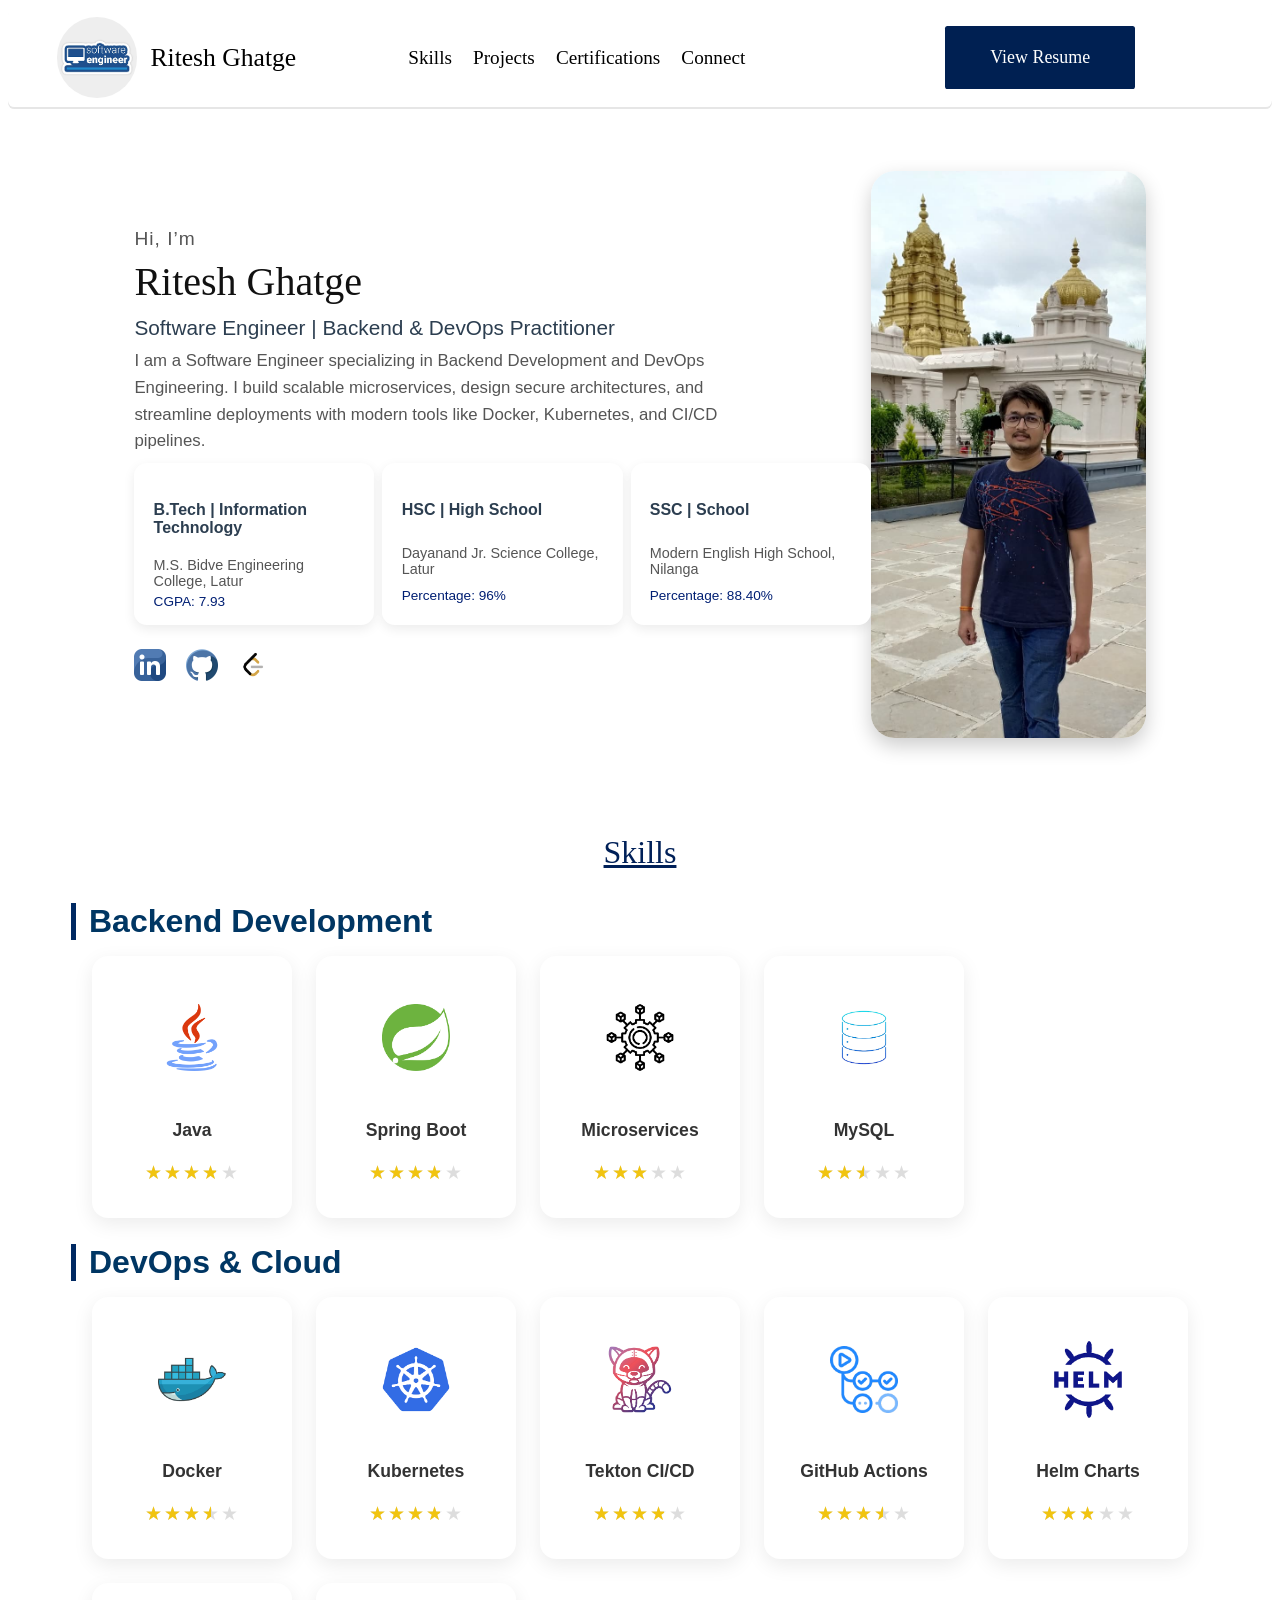
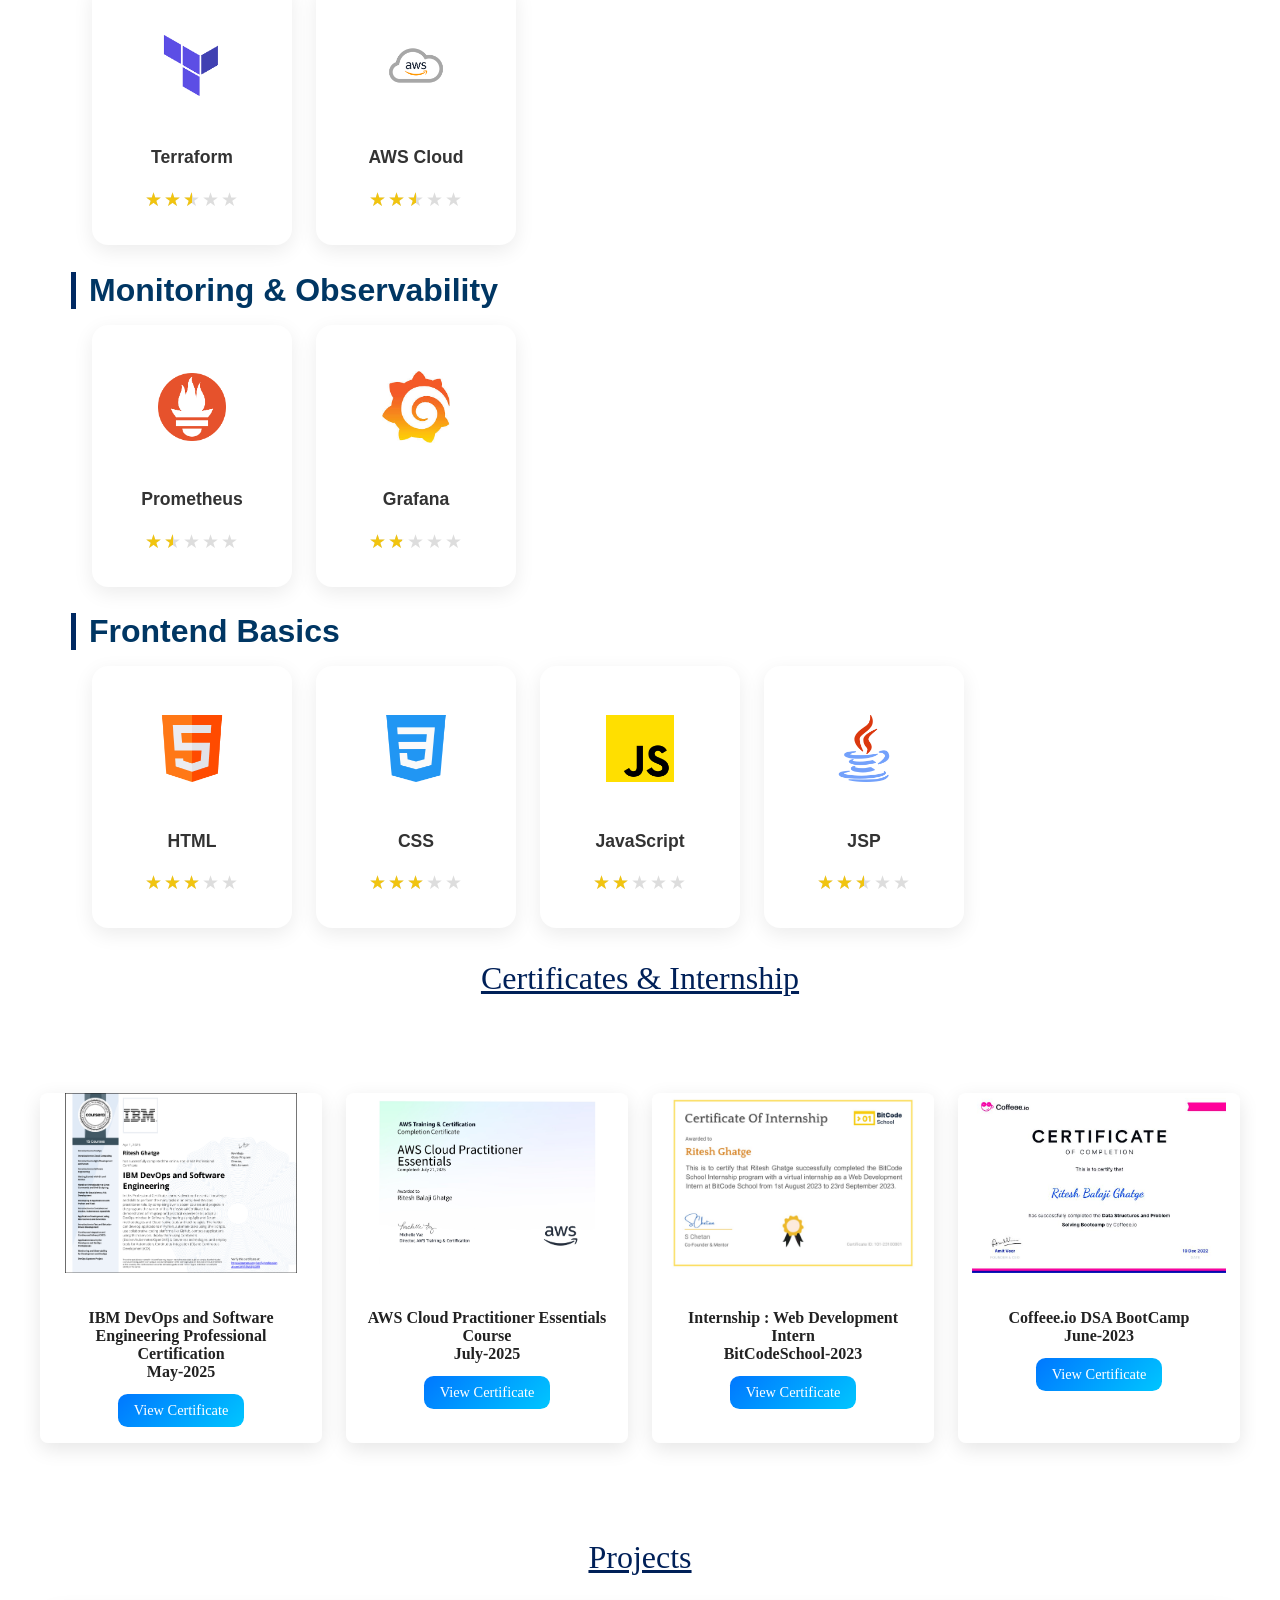
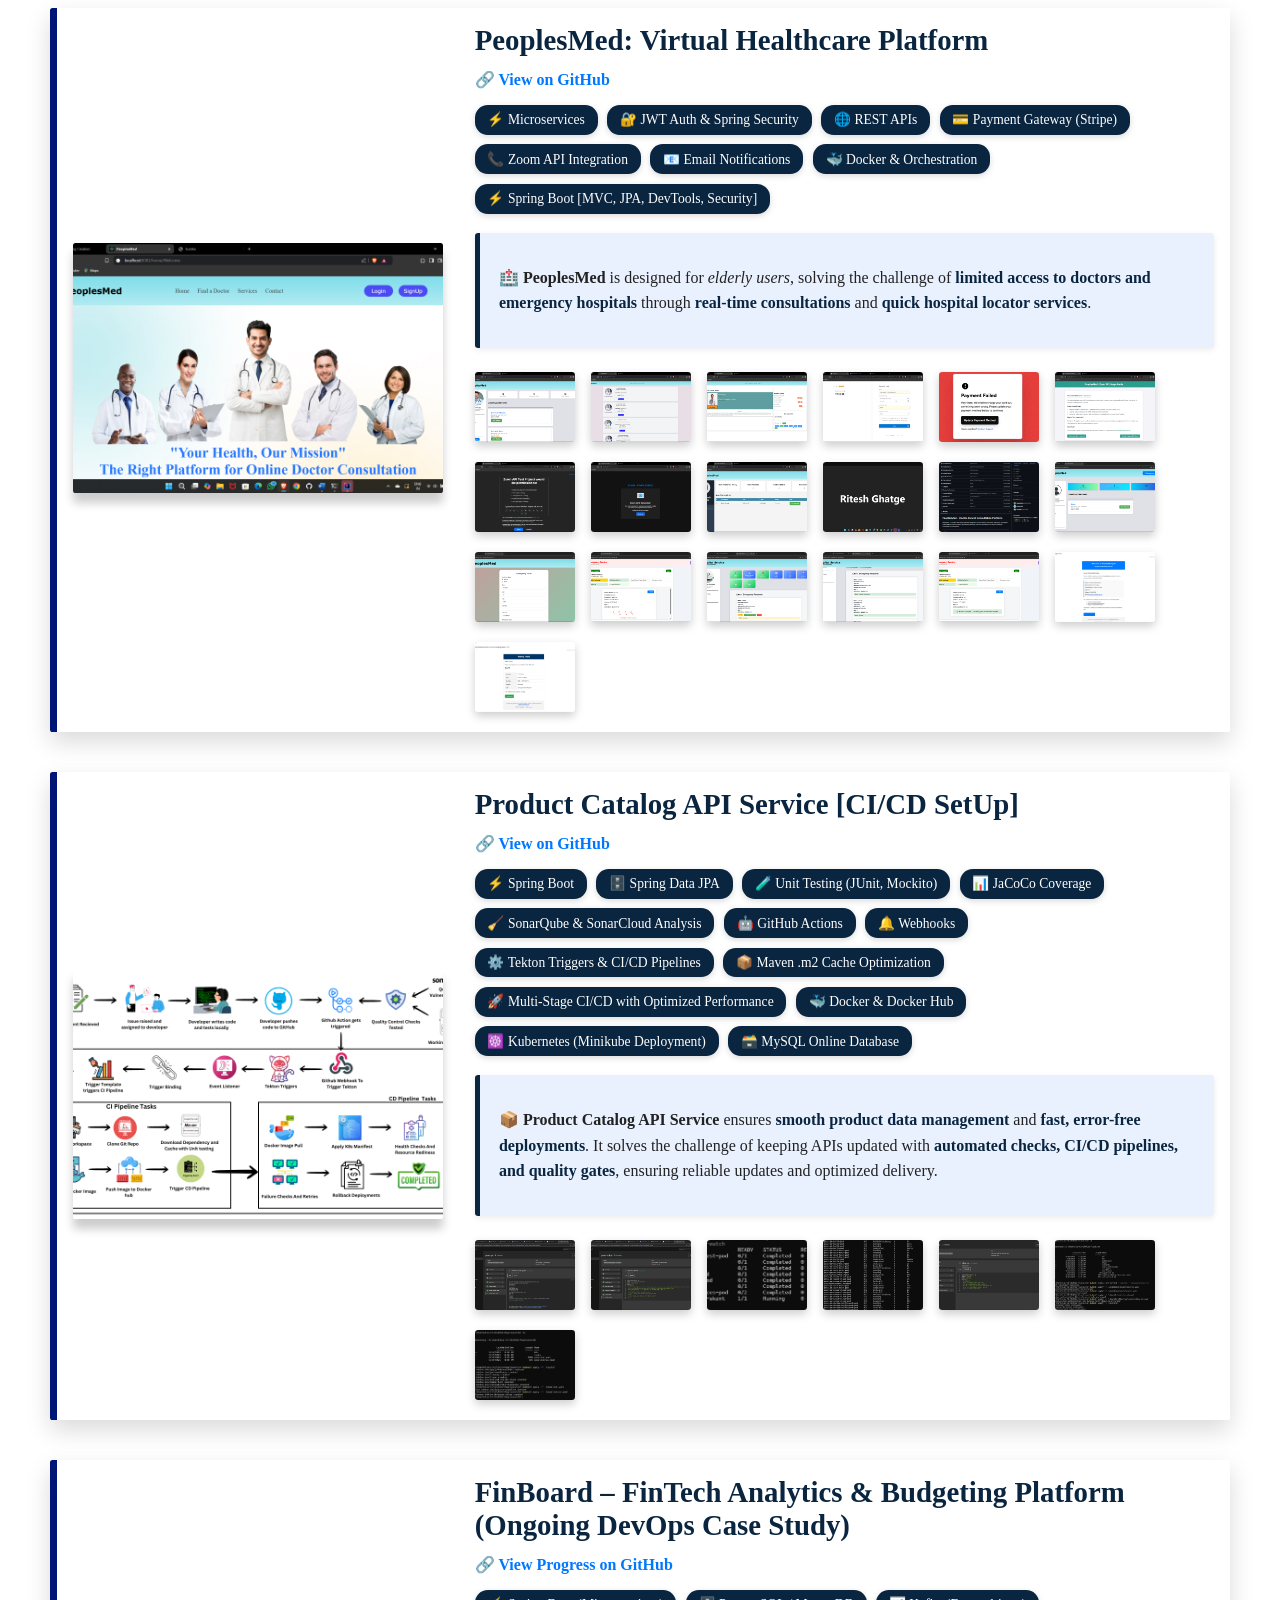
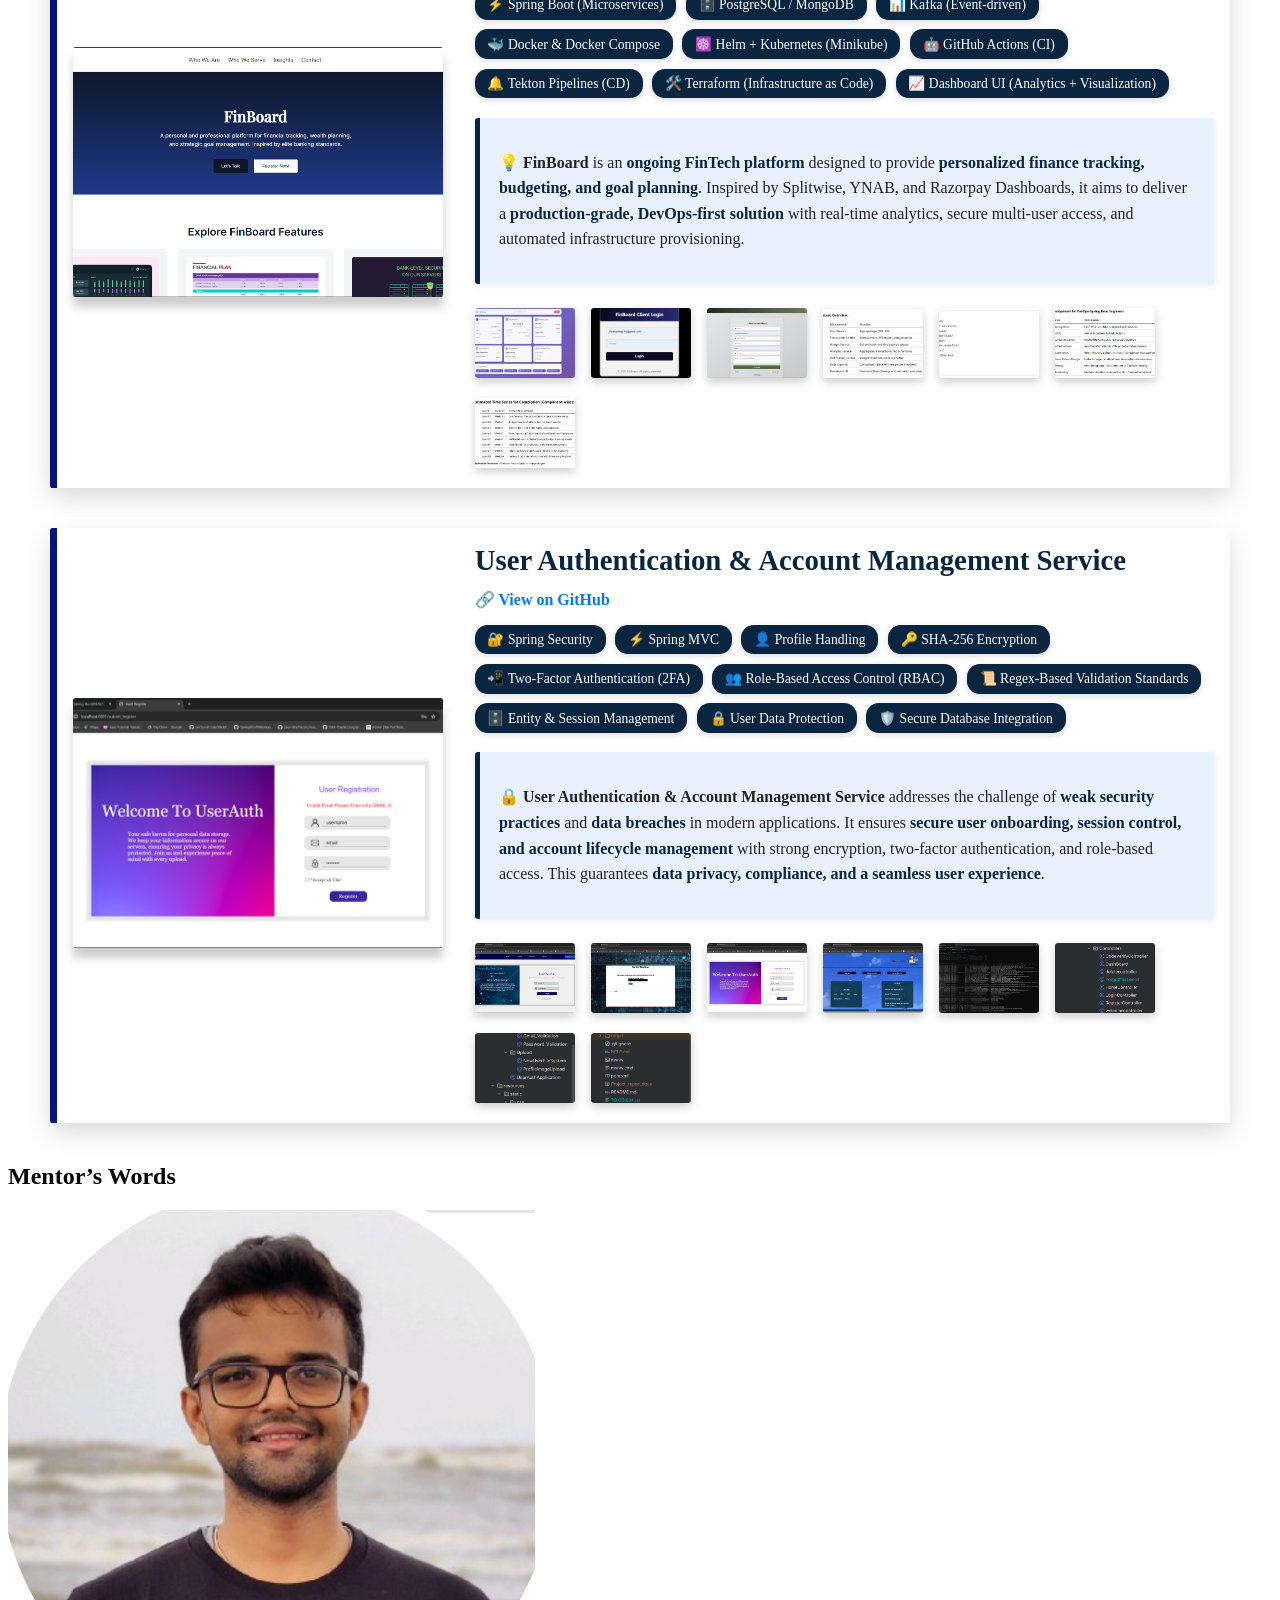
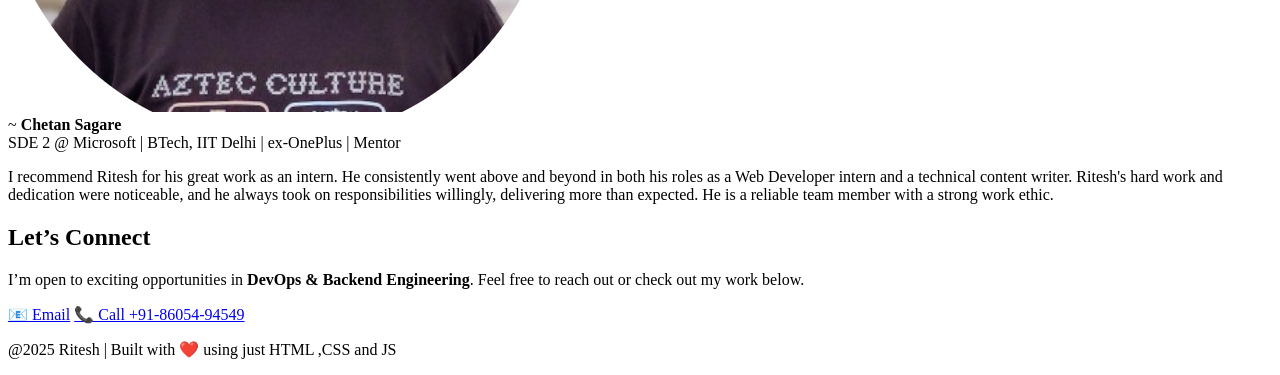
==== commit 7a2dcad9: "update" ====
--- a/index.html
+++ b/index.html
@@ -25,25 +25,26 @@
     
         </div>
         <div class="links">
-             <a href="#">Skills</a>
-             <a href="#">Projects</a>
-             <a href="#">Certifications</a>
-             <a href="#">Contact</a>
+             <a href="#skills">Skills</a>
+             <a href="#projects">Projects</a>
+             <a href="#certifications">Certifications</a>
+             <a href="#connect">Connect</a>
         </div>
         <div class="resume">
-            <a href="https://drive.google.com/file/d/1Je00_alSHM8EEd9OSarDaFFnQOm3r9sM/view?usp=sharing" target="_blank"><button>View Resume</button></a>
+            <a href="https://drive.google.com/file/d/1nvOO4DpHYdHFVHqfM_iTj4oLfu-97SPT/view?usp=sharing" target="_blank"><button>View Resume</button></a>
         </div>
         <div class="mob-links">
-            <a href="#" target="_blank"><img src="./Images/linkedin.png" alt="linked in"></a>
-            <a href="#" target="_blank"><img src="./Images/github.png" alt="github"></a>
-            <a href="#" target="_blank"><img src="./Images/leetcode1.png" alt="leetcode"></a>
+            <a href="https://www.linkedin.com/in/ritesh-ghatge-04apr/"><img src="./Images/linkedin.png" alt="linked in"></a>
+            <a href="https://github.com/GhatgeRitesh" ><img src="./Images/github.png" alt="github"></a>
+            <a href="https://leetcode.com/u/GhatgeRitesh/"><img src="./Images/leetcode1.png" alt="leetcode"></a>
         </div>
     </div>
      <div class="mobile-menu" id="mobileMenu">
-         <a href="#">Skills</a>
-         <a href="#">Projects</a>
-         <a href="#">Certifications</a>
-         <a href="https://drive.google.com/file/d/1Je00_alSHM8EEd9OSarDaFFnQOm3r9sM/view?usp=sharing" target="_blank"><button>View Resume</button></a>
+         <a href="#skills">Skills</a>
+         <a href="#projects">Projects</a>
+         <a href="#certifications">Certifications</a>
+         <a href="#connect">Connect</a>
+         <a href="https://drive.google.com/file/d/1nvOO4DpHYdHFVHqfM_iTj4oLfu-97SPT/view?usp=sharing" target="_blank"><button>View Resume</button></a>
       </div>
 
    <div class="intro">
@@ -51,7 +52,7 @@
      <div class="name">
        <span class="greet">Hi, I’m</span>
        <span class="myname">Ritesh Ghatge</span>
-       <span class="role">Software Engineer | Backend & DevOps Specialist</span></span>
+       <span class="role">Software Engineer | Backend & DevOps Practitioner</span></span>
        <span class="tagline">
         I am a Software Engineer specializing in Backend Development and DevOps Engineering. 
         I build scalable microservices, design secure architectures, and streamline deployments 
@@ -76,9 +77,9 @@
        </div>
       </div>
      <div class="web-links">
-            <a href="#" target="_blank"><img src="./Images/linkedin.png" alt="linked in"></a>
-            <a href="#" target="_blank"><img src="./Images/github.png" alt="github"></a>
-            <a href="#" target="_blank"><img src="./Images/leetcode1.png" alt="leetcode"></a>
+            <a href="https://www.linkedin.com/in/ritesh-ghatge-04apr/" ><img src="./Images/linkedin.png" alt="linked in"></a>
+            <a href="https://github.com/GhatgeRitesh" ><img src="./Images/github.png" alt="github"></a>
+            <a href="https://leetcode.com/u/GhatgeRitesh/"><img src="./Images/leetcode1.png" alt="leetcode"></a>
      </div>
   </div>
   <div class="profile_photo">
@@ -86,7 +87,7 @@
     </div>
   </div>
 
-   <div class="heading">
+   <div class="heading" id="skills">
         <p>Skills</p>
     </div>
   <!-- Skills Section -->
@@ -108,7 +109,7 @@
       </div>
 
       <div class="skill-card">
-        <img src="./Images/microservice-skill.jpeg" alt="Microservices">
+        <img src="./Images/microservice-skill.png" alt="Microservices">
         <div class="skill-name">Microservices</div>
         <div class="stars" style="--rating: 60%;"></div>
       </div>
@@ -132,19 +133,19 @@
       </div>
 
       <div class="skill-card">
-        <img src="./Images/k8s skill.png" alt="kubernetes">
+        <img src="./Images/k8s-skill.png" alt="kubernetes">
         <div class="skill-name">Kubernetes</div>
         <div class="stars" style="--rating: 75%;"></div>
       </div>
 
       <div class="skill-card">
-        <img src="./Images/tekton-cicd-skill.jpeg" alt="tekton">
+        <img src="./Images/tekton-cicd-skill.png" alt="tekton">
         <div class="skill-name">Tekton CI/CD</div>
         <div class="stars" style="--rating: 75%;"></div>
       </div>
 
       <div class="skill-card">
-        <img src="./Images/GA-skill.jpeg" alt="github actions">
+        <img src="./Images/GA-skill.png" alt="github actions">
         <div class="skill-name">GitHub Actions</div>
         <div class="stars" style="--rating: 70%;"></div>
       </div>
@@ -162,7 +163,7 @@
       </div>
 
        <div class="skill-card">
-        <img src="./Images/AWS_Cert.png" alt="terraform">
+        <img src="./Images/aws-cloud.png" alt="terraform">
         <div class="skill-name">AWS Cloud</div>
         <div class="stars" style="--rating: 50%;"></div>
       </div>
@@ -174,13 +175,13 @@
     <h2 class="skills-heading">Monitoring & Observability</h2>
     <div class="skills-grid">
       <div class="skill-card">
-        <img src="./Images/Prometheus skill.png" alt="Prometheus">
+        <img src="./Images/prometheus.png" alt="Prometheus">
         <div class="skill-name">Prometheus</div>
         <div class="stars" style="--rating: 30%;"></div>
       </div>
 
       <div class="skill-card">
-        <img src="./Images/grafana skill.jpeg" alt="grafana">
+        <img src="./Images/grafana.jpeg" alt="grafana">
         <div class="skill-name">Grafana</div>
         <div class="stars" style="--rating: 35%;"></div>
       </div>
@@ -200,7 +201,7 @@
 </section>
 
 
-  <div class="heading">
+  <div class="heading" id="certifications">
     <p>Certificates & Internship</p>
   </div>
    <!-- Certifications Section -->
@@ -210,7 +211,7 @@
       <img src="./Images/IBM DevOps Cert.png" alt="DevOps Certificate">
       <div class="cert-info">
         <p>IBM DevOps and Software Engineering Professional Certification <br> May-2025</p>
-        <a href="https://www.coursera.org/account/accomplishments/professional-cert/WKF4W64JLXW9" target="_blank">View Certificate</a>
+        <a href="https://www.coursera.org/account/accomplishments/professional-cert/WKF4W64JLXW9" >View Certificate</a>
       </div>
     </div>
 
@@ -218,7 +219,7 @@
       <img src="./Images/AWS_Cert.png" alt="AWS Certificate">
       <div class="cert-info">
         <p>AWS Cloud Practitioner Essentials <br> Course <br> July-2025</p>
-        <a href="/Images/AWS_Cert.png" target="_blank">View Certificate</a>
+        <a href="/Images/AWS_Cert.png" >View Certificate</a>
       </div>
     </div>
 
@@ -227,7 +228,7 @@
       <div class="cert-info">
         <p>Internship : Web Development Intern <br>
             BitCodeSchool-2023</p>
-        <a href="./Images/Internship Cert.jpg" target="_blank">View Certificate</a>
+        <a href="./Images/Internship Cert.jpg" >View Certificate</a>
       </div>
     </div>
 
@@ -235,16 +236,16 @@
       <img src="./Images/DSA-Cert.jpeg" alt="DSA">
       <div class="cert-info">
         <p>Coffeee.io DSA BootCamp <br>June-2023</p>
-        <a href="./Images/DSA-Cert.jpeg" target="_blank">View Certificate</a>
-      </div>
-    </div>
-    </div>
-  </div>
-
-   <div class="heading">
+        <a href="./Images/DSA-Cert.jpeg" >View Certificate</a>
+      </div>
+    </div>
+    </div>
+  </div>
+
+   <div class="heading" id="projects">
      <p>Projects</p>
    </div>
-   <div class="projects">
+   <div class="projects" >
 
 
           <div class="project-card">
@@ -255,10 +256,10 @@
         
           <!-- Description -->
           <div class="project-description">
-            <div class="project-name">PeoplesMed: Virtual Healthcare Platform  [CI/CD SetUp]</div>
+            <div class="project-name">PeoplesMed: Virtual Healthcare Platform</div>
             
             <div class="project-url">
-              <a href="#">🔗 View on GitHub</a>
+              <a href="https://github.com/GhatgeRitesh/PeoplesMed-A-Real-Time-Healthcare-Platform-with-Integrated-Emergency-and-Virtual-Care-Services">🔗 View on GitHub</a>
             </div>
         
             <!-- Tech Used -->
@@ -270,6 +271,7 @@
               <span>📞 Zoom API Integration</span>
               <span>📧 Email Notifications</span>
               <span>🐳 Docker & Orchestration</span>
+              <span>⚡ Spring Boot [MVC, JPA, DevTools, Security]</span>
             </div>
         
             <!-- Problem Statement -->
@@ -353,15 +355,15 @@
           <div class="project-card">
         <!-- Main Project Image -->
         <div class="project-img">
-          <img src="./Images/PeoplesMed/Screenshot (10).png" alt="Product Catalog API Service">
+          <img src="./Images/PCAS/1.png" alt="Product Catalog API Service">
         </div>
       
         <!-- Description -->
         <div class="project-description">
-          <div class="project-name">Product Catalog API Service</div>
+          <div class="project-name">Product Catalog API Service [CI/CD SetUp]</div>
           
           <div class="project-url">
-            <a href="#">🔗 View on GitHub</a>
+            <a href="https://github.com/GhatgeRitesh/Product-Catalog-API-Service">🔗 View on GitHub</a>
           </div>
       
           <!-- Tech Used -->
@@ -395,44 +397,178 @@
       
           <!-- Small Images -->
           <div class="project-images">
-            <a href="./Images/ProductCatalog/1.png"><img src="./Images/ProductCatalog/1.png" alt="Catalog Screenshot 1"></a>
-            <a href="./Images/ProductCatalog/2.png"><img src="./Images/ProductCatalog/2.png" alt="Catalog Screenshot 2"></a>
-            <a href="./Images/ProductCatalog/3.png"><img src="./Images/ProductCatalog/3.png" alt="Catalog Screenshot 3"></a>
-            <a href="./Images/ProductCatalog/4.png"><img src="./Images/ProductCatalog/4.png" alt="Catalog Screenshot 4"></a>
+            <a href="./Images/PCAS/Screenshot (22).png"><img src="./Images/PCAS/Screenshot (22).png" alt="Catalog Screenshot 1"></a>
+            <a href="./Images/PCAS/Screenshot (23).png"><img src="./Images/PCAS/Screenshot (23).png" alt="Catalog Screenshot 2"></a>
+            <a href="./Images/PCAS/Screenshot 2025-08-22 203309.png"><img src="./Images/PCAS/Screenshot 2025-08-22 203309.png" alt="Catalog Screenshot 1"></a>
+             <a href="./Images/PCAS/Screenshot 2025-08-22 203239.png"><img src="./Images/PCAS/Screenshot 2025-08-22 203239.png" alt="Catalog Screenshot 1"></a>
+            <a href="./Images/PCAS/Screenshot 2025-08-22 201949.png"><img src="./Images/PCAS/Screenshot 2025-08-22 201949.png" alt="Catalog Screenshot 2"></a>
+            <a href="./Images/PCAS/Screenshot 2025-08-22 202830.png"><img src="./Images/PCAS/Screenshot 2025-08-22 202830.png" alt="Catalog Screenshot 2"></a>
+            <a href="./Images/PCAS/Screenshot 2025-08-22 202917.png"><img src="./Images/PCAS/Screenshot 2025-08-22 202917.png" alt="Catalog Screenshot 1"></a>
+            
             <!-- Add more if needed -->
           </div>
         </div>
       </div>
+
+          <div class="project-card">
+            <!-- Main Project Image -->
+            <div class="project-img">
+              <img src="./Images/Findboard/Screenshot 2025-08-23 151439.png" alt="FinBoard – FinTech Analytics & Budgeting Platform">
+            </div>
+          
+            <!-- Description -->
+            <div class="project-description">
+              <div class="project-name">FinBoard – FinTech Analytics & Budgeting Platform (Ongoing DevOps Case Study)</div>
+              
+              <div class="project-url">
+                <a href="https://github.com/GhatgeRitesh/FinBoard-DevOps-Case-Study-">🔗 View Progress on GitHub</a>
+              </div>
+          
+              <!-- Tech Used -->
+              <div class="project-techstack">
+                <span>⚡ Spring Boot (Microservices)</span>
+                <span>🗄️ PostgreSQL / MongoDB</span>
+                <span>📊 Kafka (Event-driven)</span>
+                <span>🐳 Docker & Docker Compose</span>
+                <span>☸️ Helm + Kubernetes (Minikube)</span>
+                <span>🤖 GitHub Actions (CI)</span>
+                <span>🔔 Tekton Pipelines (CD)</span>
+                <span>🛠️ Terraform (Infrastructure as Code)</span>
+                <span>📈 Dashboard UI (Analytics + Visualization)</span>
+              </div>
+          
+              <!-- Project Objective -->
+              <div class="project-problem">
+                <p>
+                  💡 <strong>FinBoard</strong> is an <span class="highlight">ongoing FinTech platform</span> designed to provide  
+                  <span class="highlight">personalized finance tracking, budgeting, and goal planning</span>.  
+                  Inspired by Splitwise, YNAB, and Razorpay Dashboards, it aims to deliver a  
+                  <span class="highlight">production-grade, DevOps-first solution</span> with real-time analytics,  
+                  secure multi-user access, and automated infrastructure provisioning.  
+                </p>
+              </div>
+          
+          
+              <!-- Small Images -->
+              <div class="project-images">
+                <a href="./Images/Findboard/Screenshot 2025-08-23 151631.png"><img src="./Images/Findboard/Screenshot 2025-08-23 151631.png" alt="Service Architecture"></a>
+                <a href="./Images/Findboard/Screenshot 2025-08-23 151532.png"><img src="./Images/Findboard/Screenshot 2025-08-23 151532.png" alt="Dashboard UI"></a>
+                <a href="./Images/Findboard/Screenshot 2025-08-23 151516.png"><img src="./Images/Findboard/Screenshot 2025-08-23 151516.png" alt="K8s Deployment"></a>
+                <a href="./Images/Findboard/Screenshot 2025-08-23 150836.png"><img src="./Images/Findboard/Screenshot 2025-08-23 150836.png" alt="DevOps Pipeline"></a>
+                <a href="./Images/Findboard/Screenshot 2025-08-23 150849.png"><img src="./Images/Findboard/Screenshot 2025-08-23 150849.png" alt="K8s Deployment"></a>
+                <a href="./Images/Findboard/Screenshot 2025-08-23 150906.png"><img src="./Images/Findboard/Screenshot 2025-08-23 150906.png" alt="DevOps Pipeline"></a>
+                <a href="./Images/Findboard/Screenshot 2025-08-23 150929.png"><img src="./Images/Findboard/Screenshot 2025-08-23 150929.png" alt="K8s Deployment"></a>
+                
+                
+              </div>
+            </div>
+          </div>
+          
       
     
-    <div class="project-card">
-    <!-- Main Project Image -->
-    <div class="project-img">
-      <img src="./Images/AWS_Cert.png" alt="vault">
-    </div>
-
-    <!-- Description -->
-    <div class="project-description">
-      <div class="project-name">The Vault.</div>
-      <div class="project-tech">
-        <p>Tech Stack: Spring Boot, Docker, CI/CD, Kubernetes</p>
-      </div>
-      <div class="project-url">
-        <a href="#">🔗 View on GitHub</a>
-      </div>
-
-      <!-- Small Images -->
-      <div class="project-images">
-        <img src="./Images/vault1.jpg" alt="vault screen 1">
-        <img src="./Images/vault2.jpg" alt="vault screen 2">
-        <img src="./Images/vault3.jpg" alt="vault screen 3">
-      </div>
-    </div>
-    </div>
-
+              <div class="project-card">
+            <!-- Main Project Image -->
+            <div class="project-img">
+              <img src="./Images/UserAuth/Screenshot (127).png" alt="User Authentication and Account Management Service">
+            </div>
+          
+            <!-- Description -->
+            <div class="project-description">
+              <div class="project-name">User Authentication & Account Management Service</div>
+              
+              <div class="project-url">
+                <a href="https://github.com/GhatgeRitesh/User-Authentication-WebApplication">🔗 View on GitHub</a>
+              </div>
+          
+              <!-- Tech Used -->
+              <div class="project-techstack">
+                <span>🔐 Spring Security</span>
+                <span>⚡ Spring MVC</span>
+                <span>👤 Profile Handling</span>
+                <span>🔑 SHA-256 Encryption</span>
+                <span>📲 Two-Factor Authentication (2FA)</span>
+                <span>👥 Role-Based Access Control (RBAC)</span>
+                <span>📜 Regex-Based Validation Standards</span>
+                <span>🗄️ Entity & Session Management</span>
+                <span>🔒 User Data Protection</span>
+                <span>🛡️ Secure Database Integration</span>
+              </div>
+          
+              <!-- Problem Statement -->
+              <div class="project-problem">
+                <p>
+                  🔒 <strong>User Authentication & Account Management Service</strong> addresses the challenge of 
+                  <span class="highlight">weak security practices</span> and 
+                  <span class="highlight">data breaches</span> in modern applications.  
+                  It ensures <span class="highlight">secure user onboarding, session control, and account lifecycle management</span> 
+                  with strong encryption, two-factor authentication, and role-based access.  
+                  This guarantees <span class="highlight">data privacy, compliance, and a seamless user experience</span>.
+                </p>
+              </div>
+          
+              <!-- Small Images -->
+              <div class="project-images">
+                <a href="./Images/UserAuth/Screenshot (125).png"><img src="./Images/UserAuth/Screenshot (125).png" alt="Auth Screenshot 1"></a>
+                <a href="./Images/UserAuth/Screenshot (126).png"><img src="./Images/UserAuth/Screenshot (126).png" alt="Auth Screenshot 2"></a>
+                <a href="./Images/UserAuth/Screenshot (127).png"><img src="./Images/UserAuth/Screenshot (127).png" alt="Auth Screenshot 3"></a>
+                <a href="./Images/UserAuth/Screenshot (128).png"><img src="./Images/UserAuth/Screenshot (128).png" alt="Auth Screenshot 4"></a>
+                <a href="./Images/UserAuth/Screenshot (134).png"><img src="./Images/UserAuth/Screenshot (134).png" alt="Auth Screenshot 4"></a>
+                <a href="./Images/UserAuth/Screenshot 2024-05-05 123721.png"><img src="./Images/UserAuth/Screenshot 2024-05-05 123721.png" alt="Auth Screenshot 4"></a>
+                <a href="./Images/UserAuth/Screenshot 2024-05-05 123744.png"><img src="./Images/UserAuth/Screenshot 2024-05-05 123744.png" alt="Auth Screenshot 4"></a>
+                <a href="./Images/UserAuth/Screenshot 2024-05-05 123759.png"><img src="./Images/UserAuth/Screenshot 2024-05-05 123759.png" alt="Auth Screenshot 4"></a>
+
+                <!-- Add more screenshots if available -->
+              </div>
+            </div>
+          </div>
+          
 
 
    </div>
+
+   <!-- Testimonial Section -->
+     <section class="recommendation-section">
+         <h2 class="rec-heading">Mentor’s Words</h2>
+         <div class="recommendation-card">
+           <div class="rec-author">
+             <img src="./Images/metor.png" alt="Mentor Image" class="author-img">
+             <div class="author-info">
+               ~ <strong>Chetan Sagare</strong><br>
+               SDE 2 @ Microsoft | BTech, IIT Delhi | ex-OnePlus | Mentor
+             </div>
+           </div>
+           <p>
+             I recommend Ritesh for his great work as an intern. He consistently went above and beyond 
+             in both his roles as a Web Developer intern and a technical content writer. Ritesh's hard work 
+             and dedication were noticeable, and he always took on responsibilities willingly, delivering 
+             more than expected. He is a reliable team member with a strong work ethic.
+           </p>
+         </div>
+      </section>
+
+
+
+
+
+   <!-- Contact Section -->
+     <section class="contact" id="connect">
+       <h2>Let’s Connect</h2>
+       <p>
+         I’m open to exciting opportunities in <strong>DevOps & Backend Engineering</strong>.  
+         Feel free to reach out or check out my work below.
+       </p>
+     
+       <div class="contact-links">
+         <a href="mailto:riteshghatge30@gmail.com" target="_blank">📧 Email</a>
+         <a href="tel:+918605494549">📞 Call  +91-86054-94549</a>
+       </div>
+     </section>
+     
+     <!-- Footer -->
+     <footer class="footer">
+       <p>@2025 Ritesh | Built with ❤️ using just HTML ,CSS and JS</p>
+     </footer>
+     
 
 </body>
 </html>
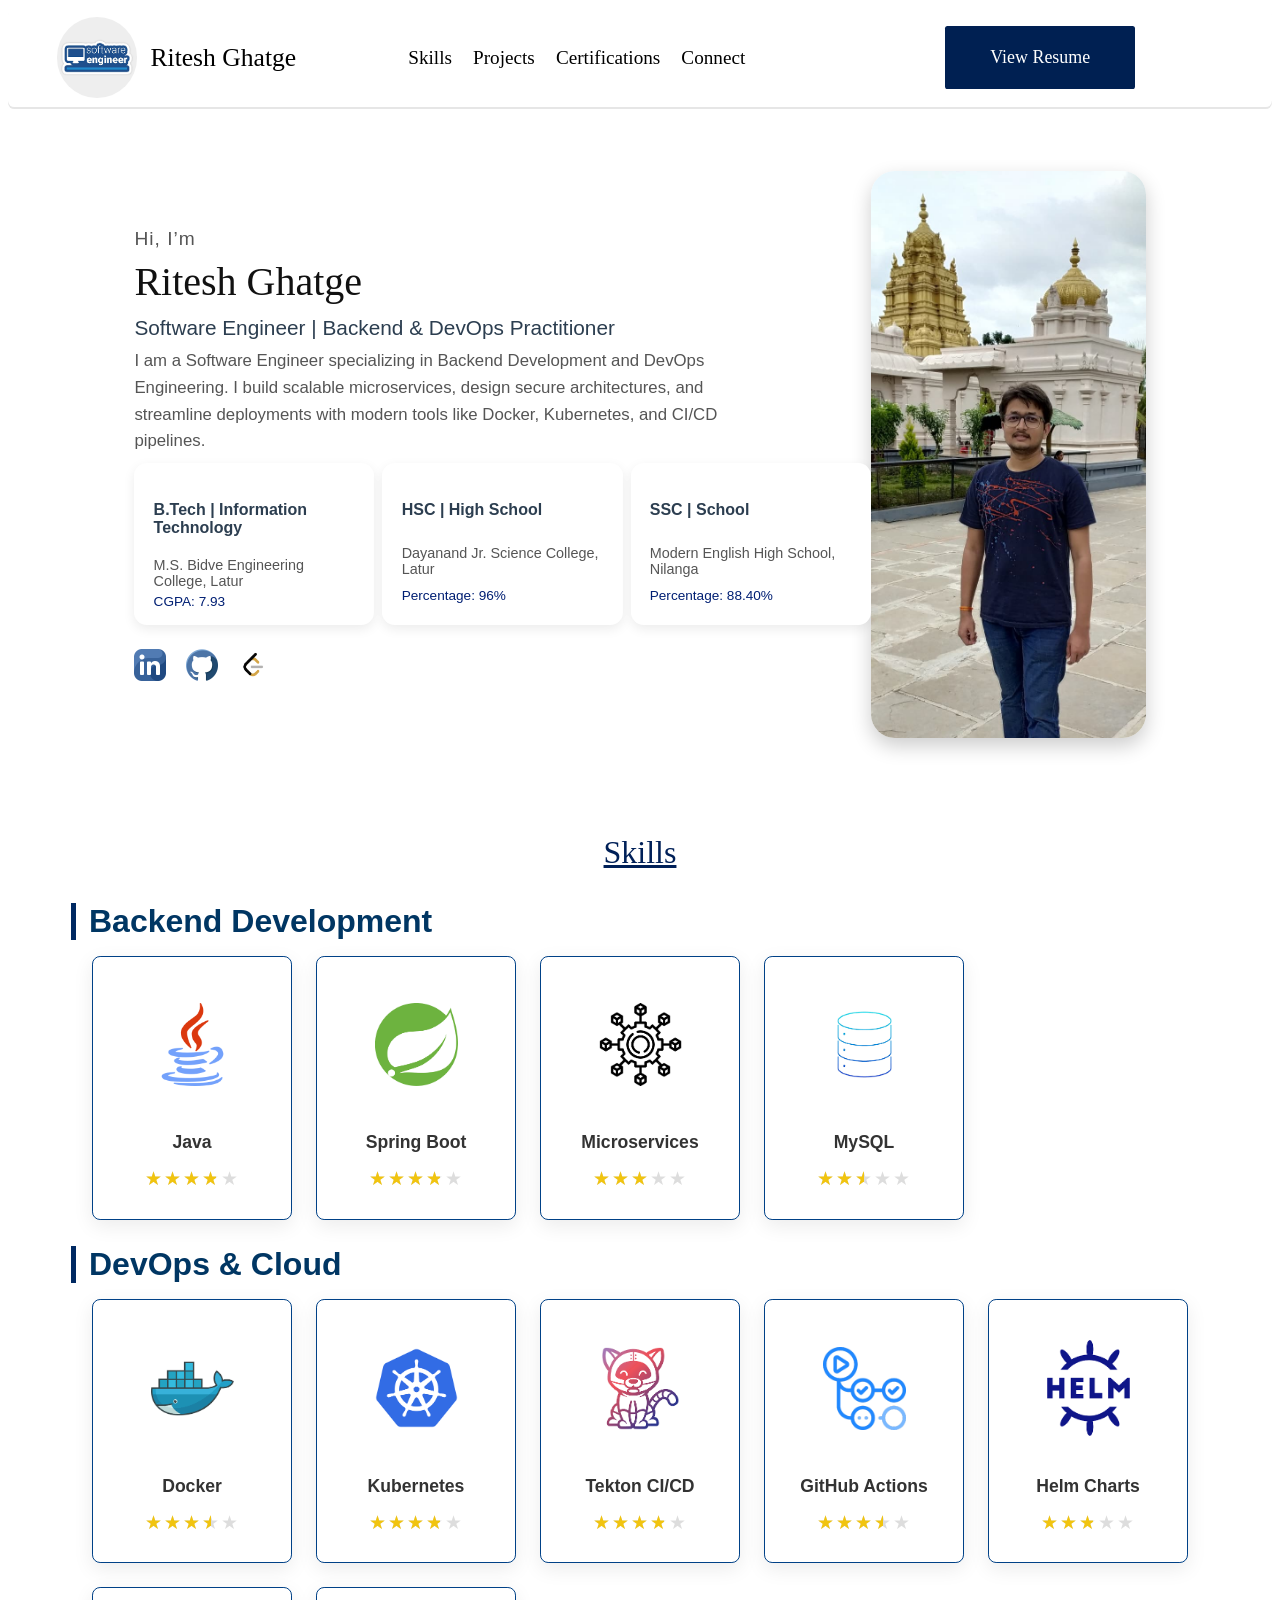
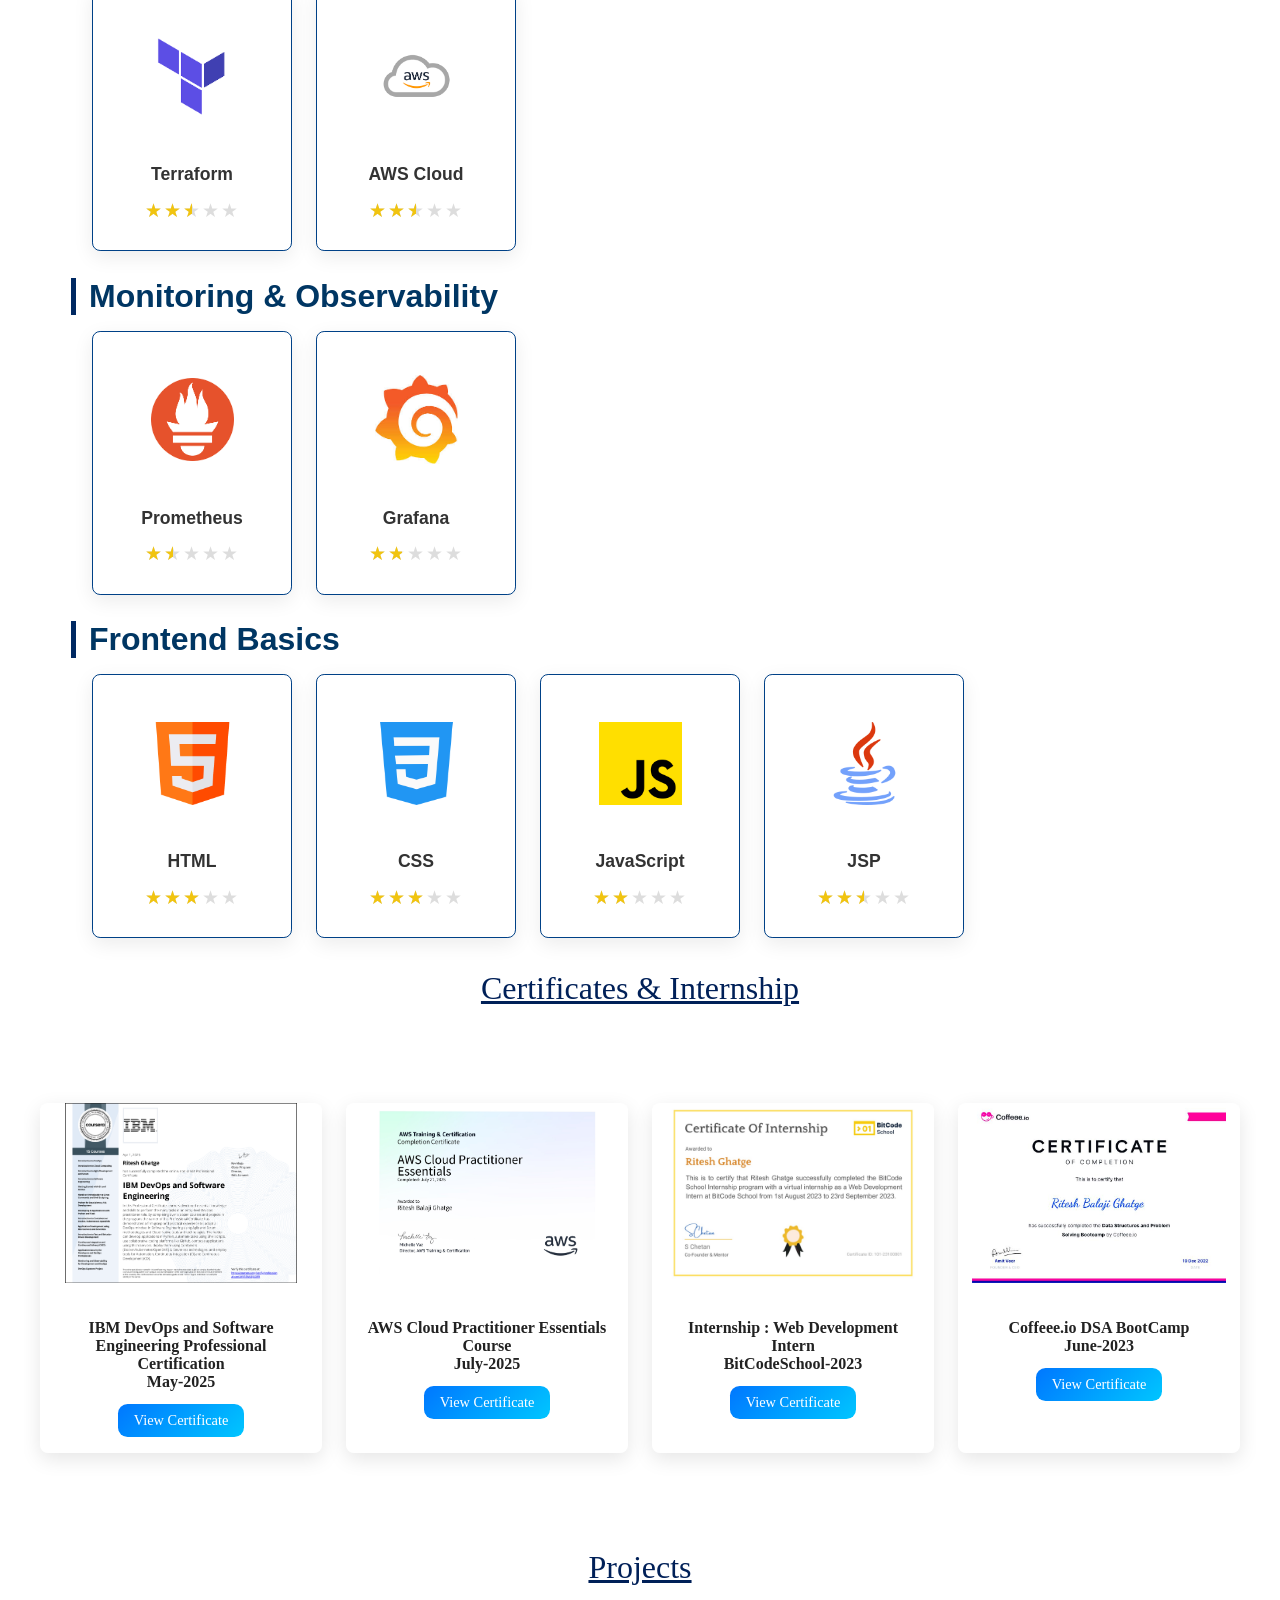
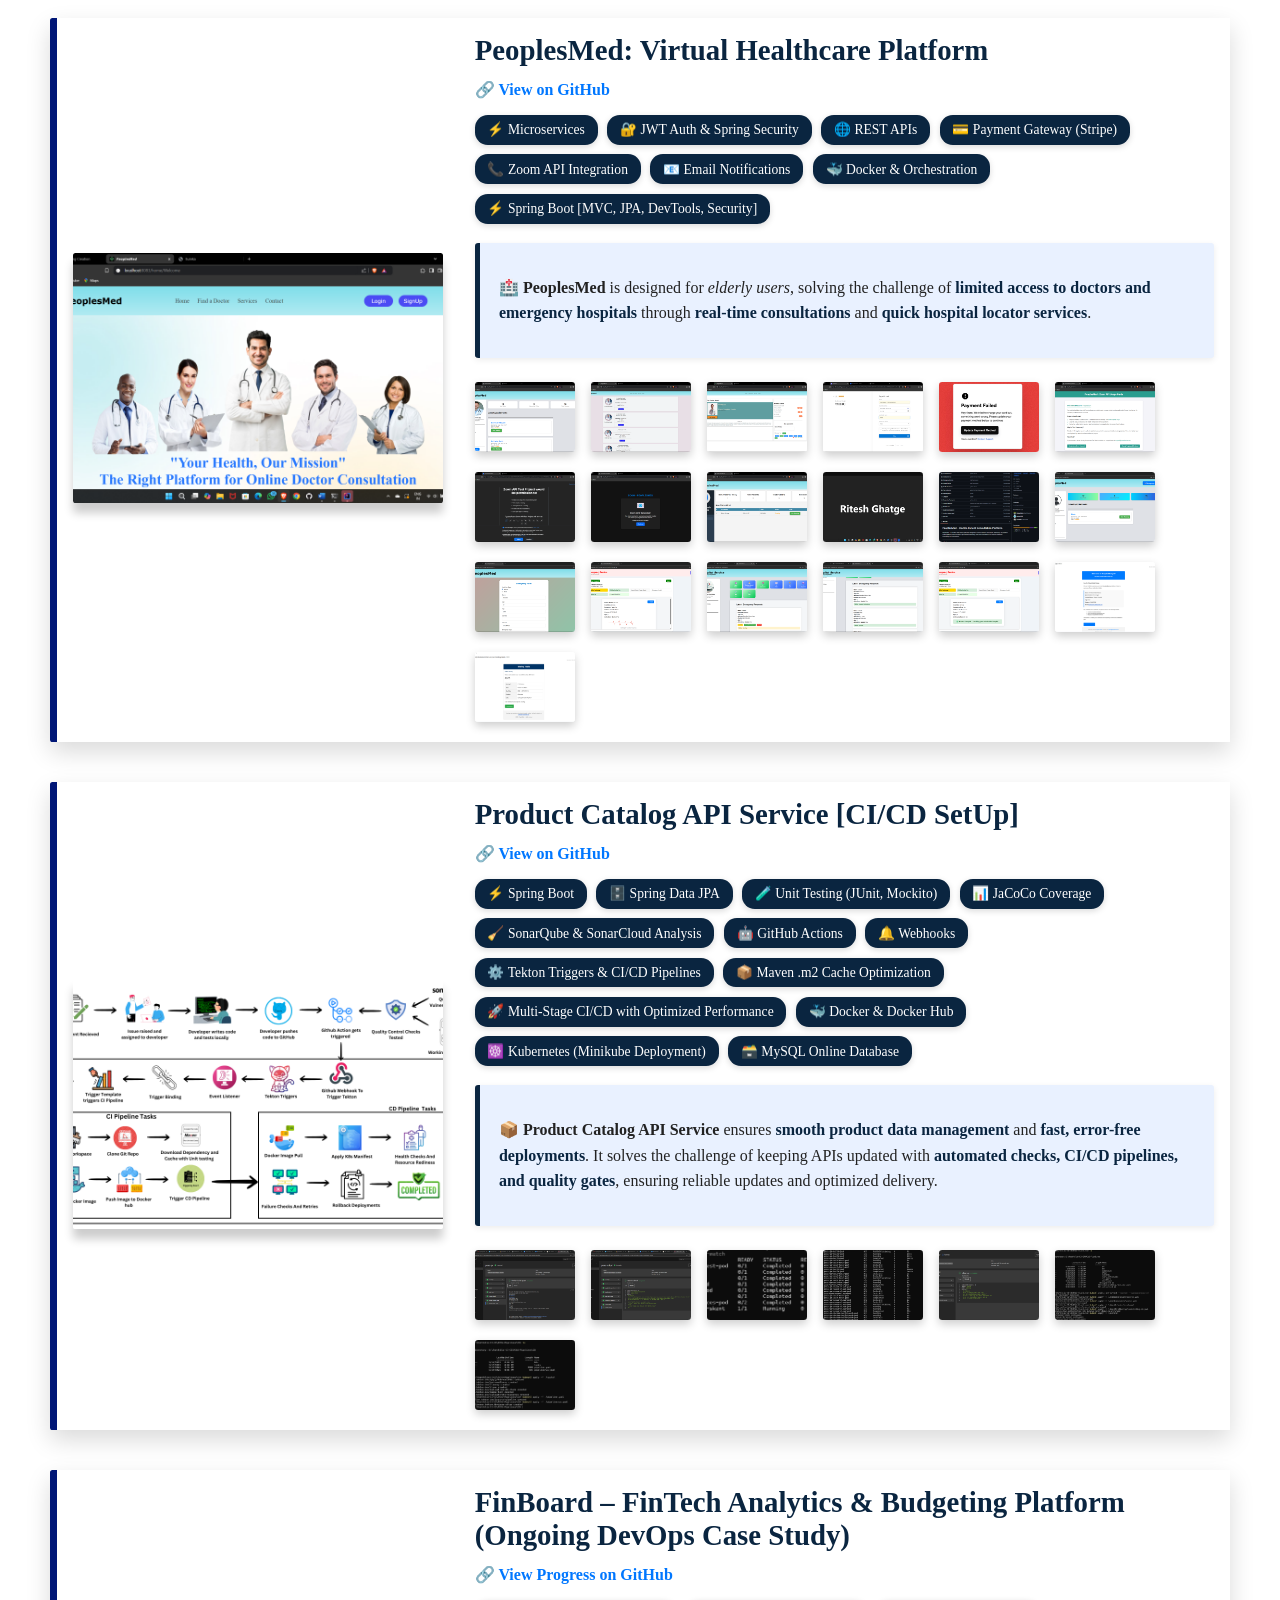
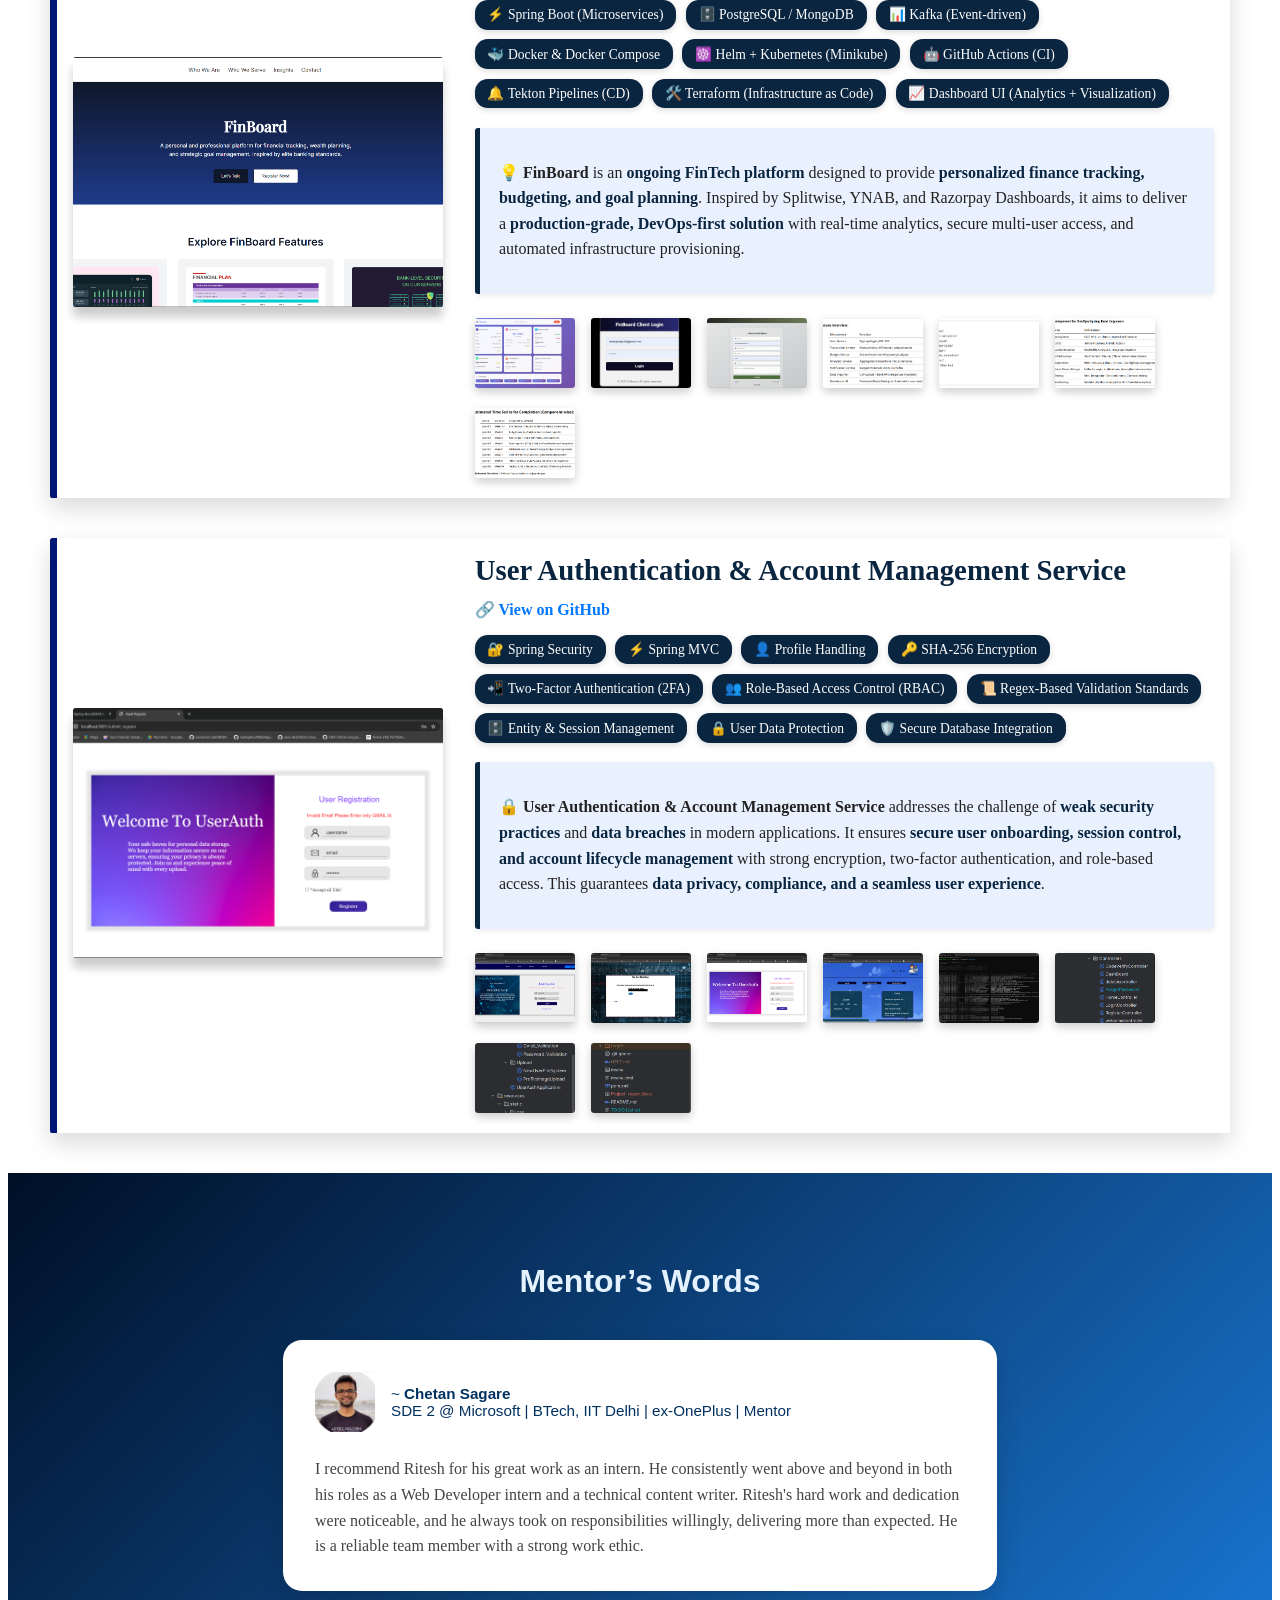
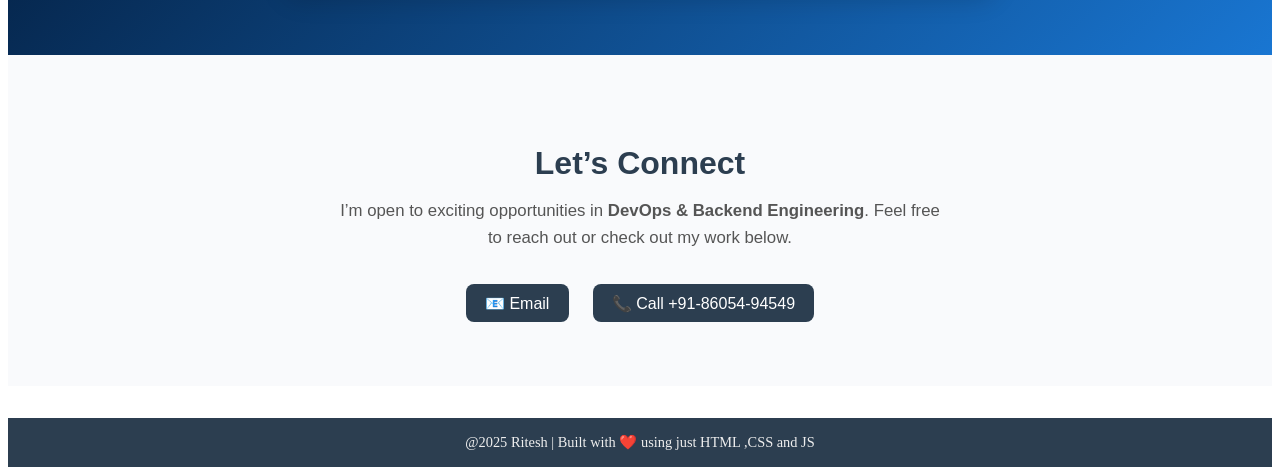
==== commit 1978c9c3: "update" ====
--- a/index.html
+++ b/index.html
@@ -219,7 +219,7 @@
       <img src="./Images/AWS_Cert.png" alt="AWS Certificate">
       <div class="cert-info">
         <p>AWS Cloud Practitioner Essentials <br> Course <br> July-2025</p>
-        <a href="/Images/AWS_Cert.png" >View Certificate</a>
+        <a href="./Images/AWS_Cert.png" >View Certificate</a>
       </div>
     </div>
 
--- a/css/home.css
+++ b/css/home.css
@@ -1,3 +1,7 @@
+html {
+  scroll-behavior: smooth;
+}
+
 .body{
     background-color: white;
 }
@@ -476,7 +480,7 @@
 /* Skill Card */
 .skill-card {
   background: #fff;
-  border-radius: 1rem;
+  border-radius: 0.9vh;
   padding: 1rem;
   box-shadow: 0 6px 20px rgba(0,0,0,0.08);
   text-align: center;
@@ -488,6 +492,8 @@
   flex-direction: column;
   justify-content: space-evenly;
   align-items: center;
+
+  border: 1px solid rgb(0, 65, 135);
 }
 
 .skill-card:hover {
@@ -497,8 +503,8 @@
 
 /* Skill Image */
 .skill-card img {
-  width: 40%;
-  height: 40%;
+  width: 50%;
+  height: 50%;
   object-fit: contain;
   margin-bottom: 1rem;
 }
@@ -778,10 +784,9 @@
 }
 
 @media (max-width: 768px) {
-  .projects{
-    width: 95%;
-  }  
+    
   .project-card {
+    width: 80%;
     flex-direction: column;
     align-items: center;
     text-align: center;
@@ -807,3 +812,148 @@
 }
 
 
+
+/* Testimonial Section */
+/* Recommendation Section */
+/* Section */
+.recommendation-section {
+  background: linear-gradient(135deg, #000f26, #1976d2);
+  padding: 4rem 1.5rem;
+  text-align: center;
+  color: #fff;
+}
+/* Heading */
+.rec-heading {
+  font-family: 'Montserrat', sans-serif;
+  font-size: 2rem;
+  font-weight: 600;
+  margin-bottom: 2.5rem;
+  color: #e3f2fd; /* light bluish white */
+  text-align: center;
+}
+
+/* Card */
+.recommendation-card {
+  background: #fff;
+  color: #333;
+  max-width: 650px;
+  margin: 0 auto;
+  padding: 2rem;
+  border-radius: 1.2rem;
+  box-shadow: 0 10px 25px rgba(0,0,0,0.15);
+  text-align: left;
+}
+
+/* Author Section */
+.rec-author {
+  display: flex;
+  align-items: center;
+  margin-bottom: 1.5rem;
+}
+
+.author-img {
+  width: 60px;
+  height: 60px;
+  object-fit: cover;
+  margin-right: 1rem;
+}
+
+.author-info {
+  font-family: 'Montserrat', sans-serif;
+  font-size: 0.95rem;
+  font-weight: 500;
+  color: #003060;
+}
+
+/* Text */
+.recommendation-card p {
+  font-family: Georgia, 'Times New Roman', Times, serif;
+  font-size: 1rem;
+  line-height: 1.6;
+  color: #444;
+  margin: 0;
+}
+
+/* Mobile */
+@media (max-width: 768px) {
+  .recommendation-card {
+    width: 85%;
+    padding: 1.5rem;
+  }
+
+  .rec-heading {
+    font-size: 1.6rem;
+  }
+
+  .recommendation-card p {
+    font-size: 0.95rem;
+  }
+
+  .author-img {
+    width: 50px;
+    height: 50px;
+  }
+}
+
+
+
+
+/* Contact Section */
+.contact {
+  text-align: center;
+  padding: 4rem 2rem;
+  background: #f9fafc;
+  font-family: 'Roboto', sans-serif;
+}
+
+.contact h2 {
+  font-size: 2rem;
+  font-weight: 600;
+  color: #2c3e50;
+  margin-bottom: 1rem;
+}
+
+.contact p {
+  font-size: 1.05rem;
+  color: #555;
+  max-width: 600px;
+  margin: 0 auto 2rem;
+  line-height: 1.6;
+}
+
+.contact-links {
+  display: flex;
+  justify-content: center;
+  gap: 1.5rem;
+  flex-wrap: wrap;
+}
+
+.contact-links a {
+  background: #2c3e50;
+  color: #fff;
+  text-decoration: none;
+  padding: 0.6rem 1.2rem;
+  border-radius: 0.5rem;
+  font-weight: 500;
+  transition: background 0.3s ease, transform 0.3s ease;
+}
+
+.contact-links a:hover {
+  background: #f1c40f;
+  color: #222;
+  transform: translateY(-3px);
+}
+
+/* Footer */
+.footer {
+  background: #2c3e50;
+  color: #eee;
+  text-align: center;
+  padding: 1rem;
+  font-size: 0.9rem;
+  margin-top: 2rem;
+}
+
+.footer p {
+  margin: 0;
+}
